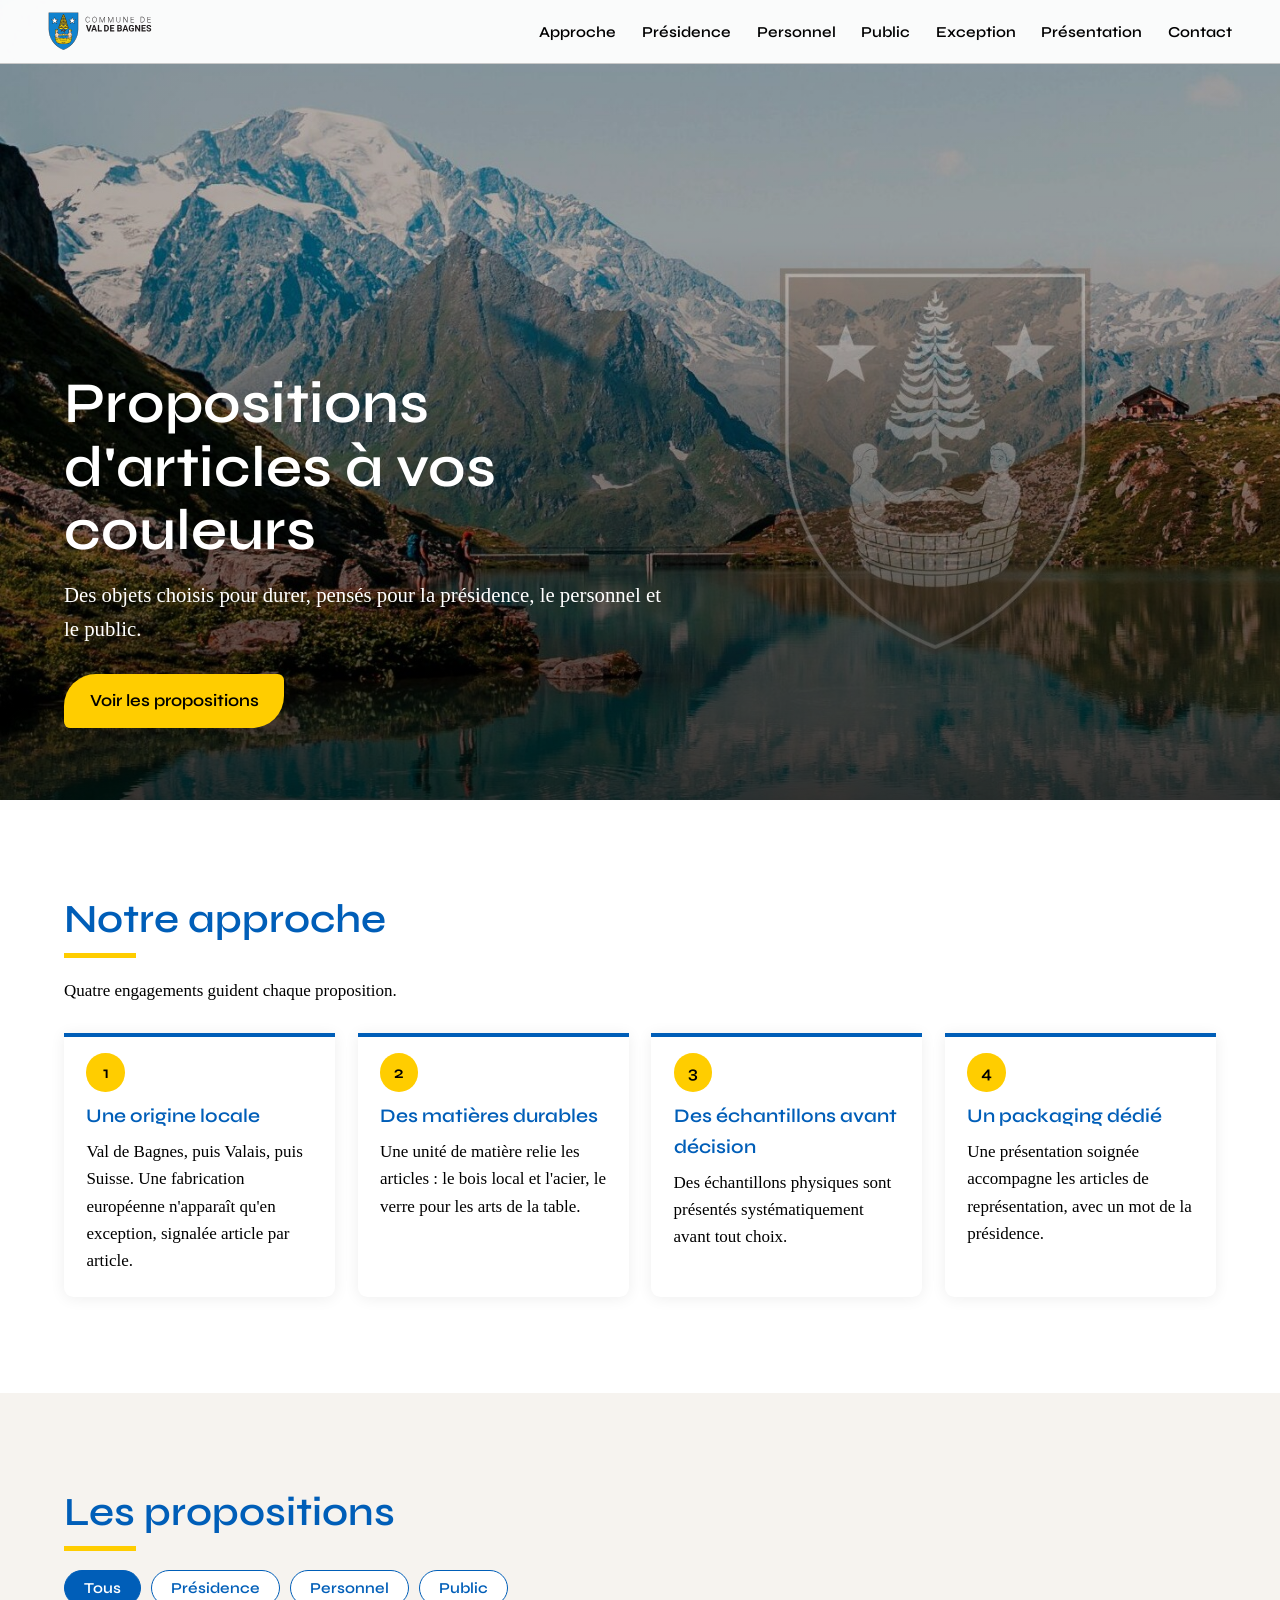
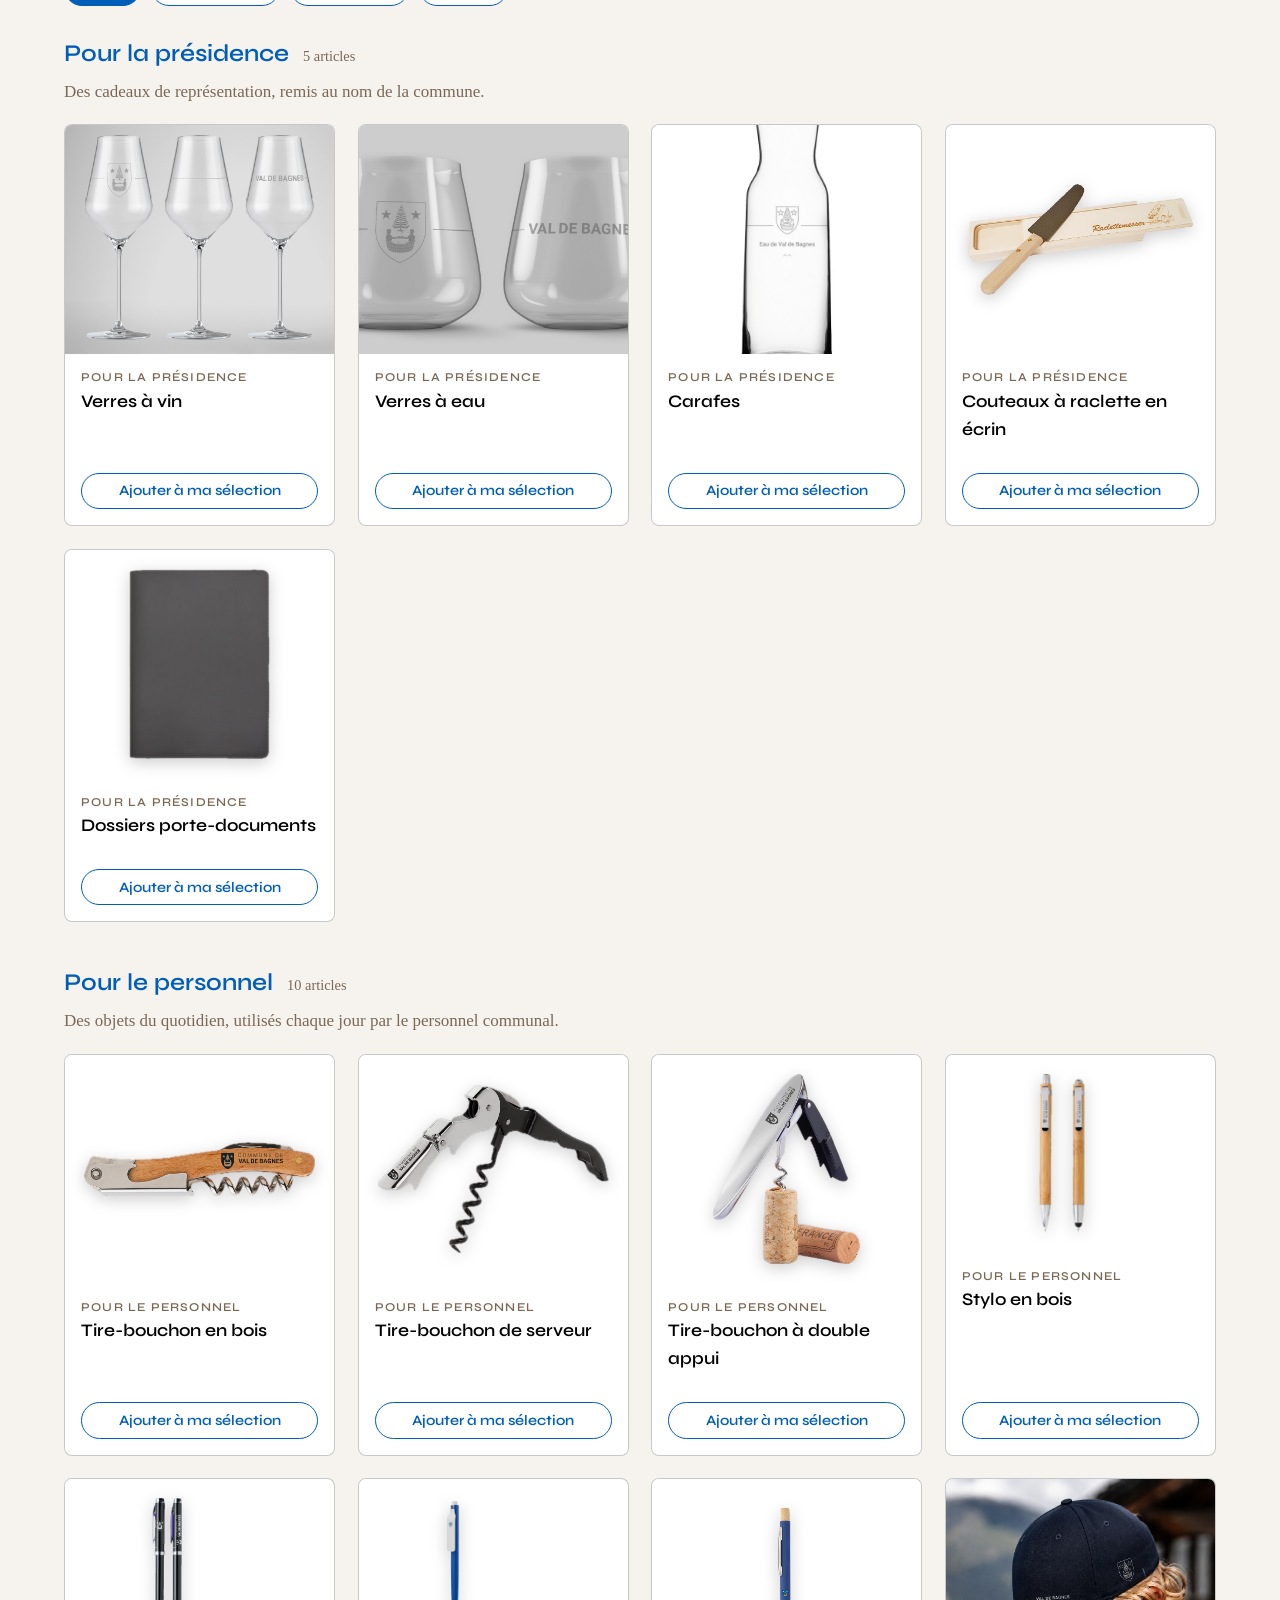
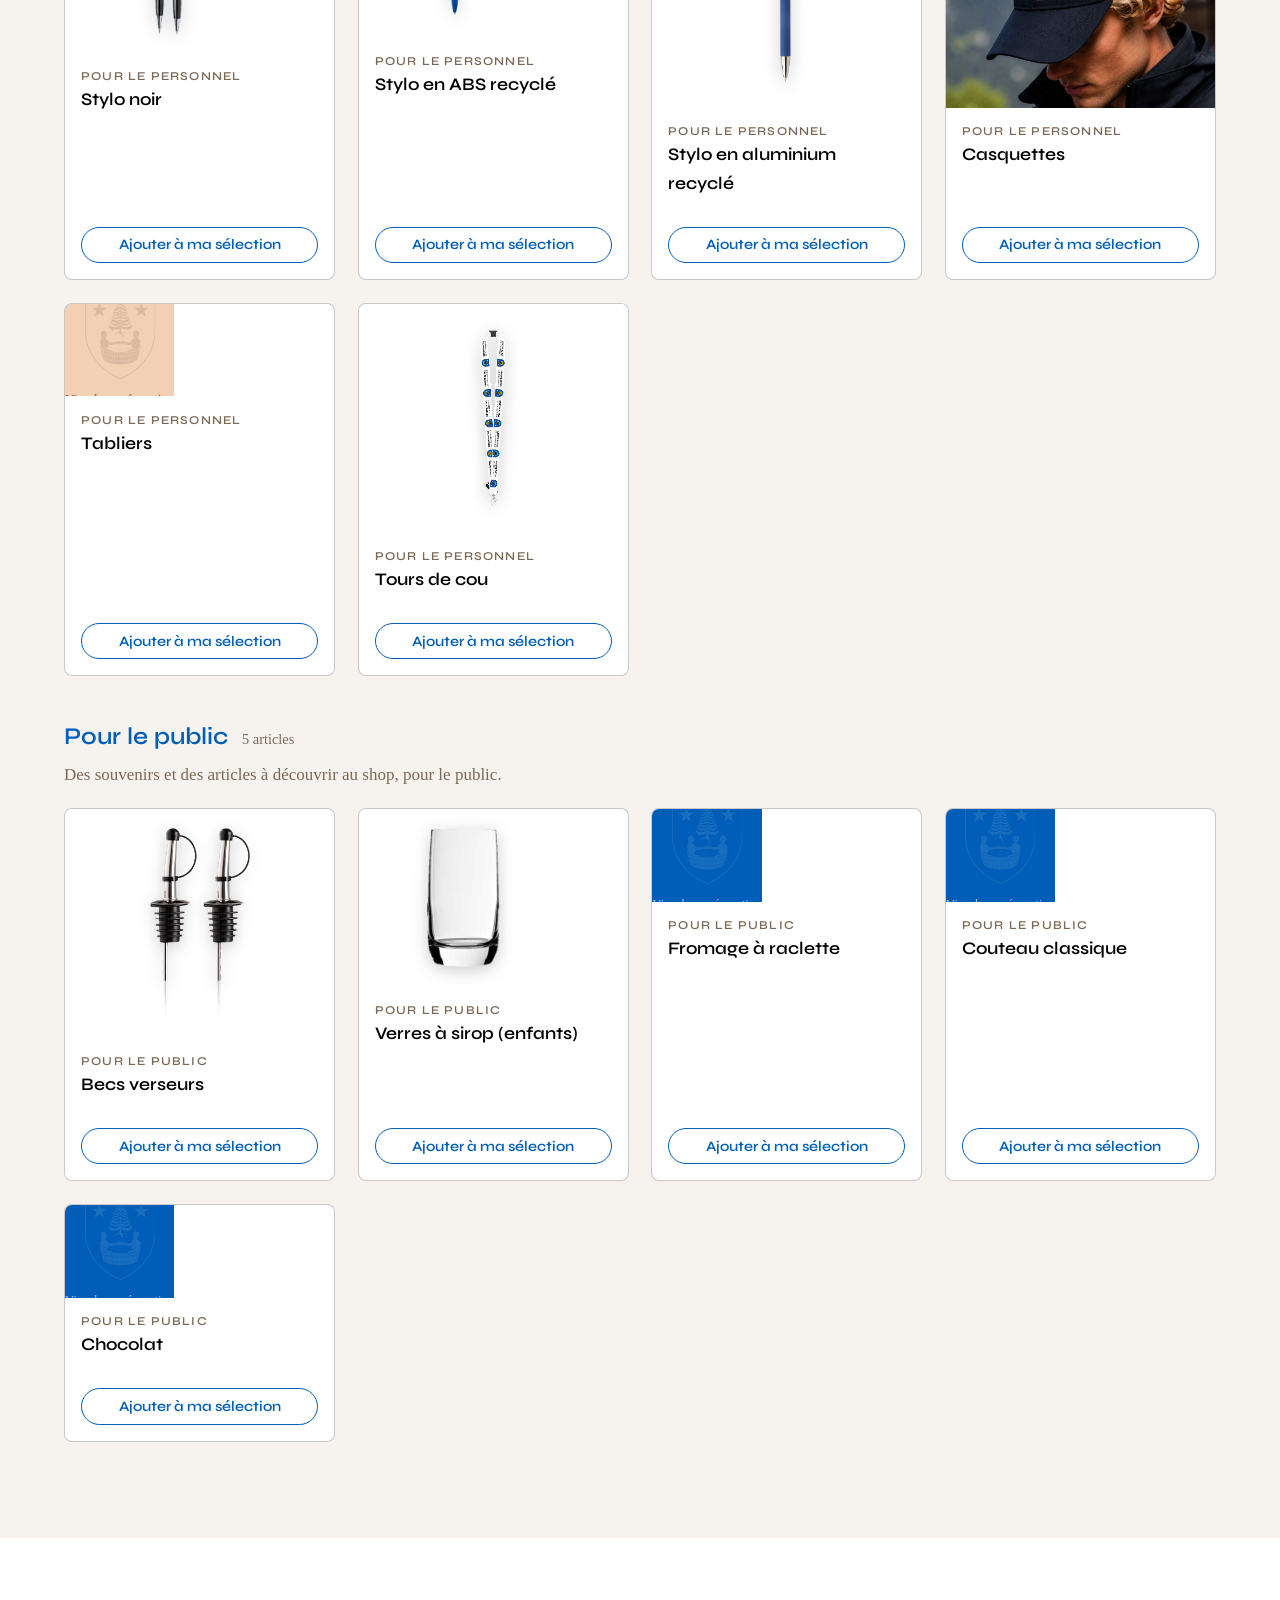
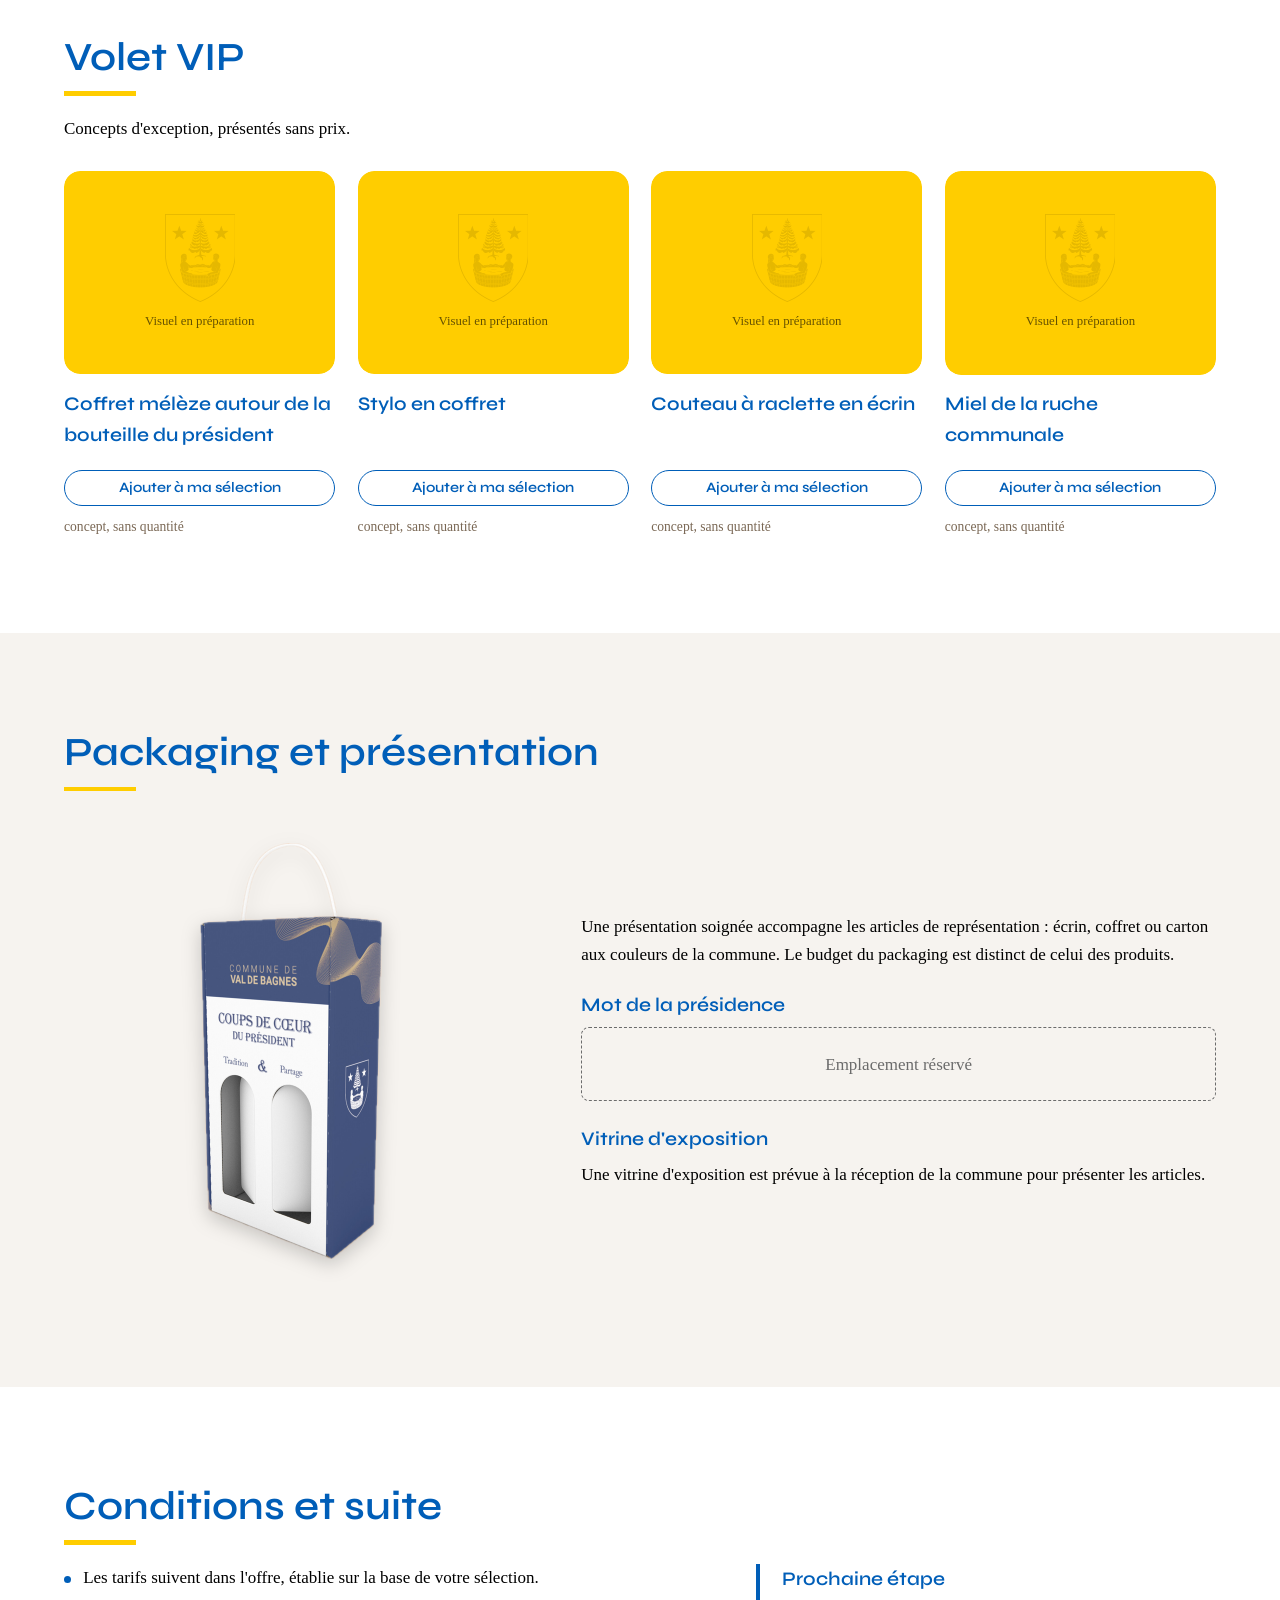
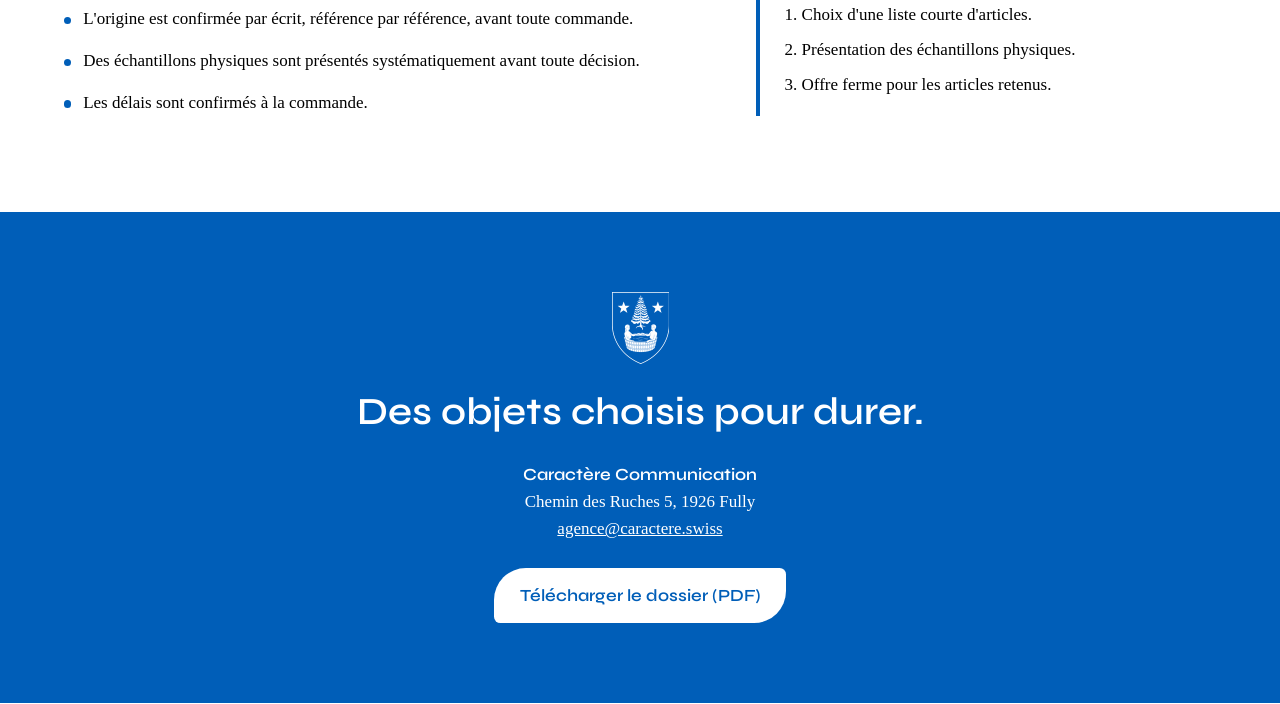
==== index.html @ a979a8ec "Publication 261025" ====
<!doctype html>
<html lang="fr-CH">
<head>
<meta charset="utf-8">
<meta name="viewport" content="width=device-width, initial-scale=1">
<meta name="robots" content="noindex, nofollow">
<meta name="author" content="Caractère Communication">
<title>Propositions d'articles à vos couleurs · Commune de Val de Bagnes</title>
<link rel="stylesheet" href="css/charte.css">
<link rel="stylesheet" href="css/landing.css">

</head>
<body class="mode-web">
<a class="saut" href="#contenu">Aller au contenu</a>
<header class="entete">
  <a class="entete-logo" href="#haut"><img src="assets/logos/logo-commune-couleur.svg" alt="Commune de Val de Bagnes"></a>
  <nav aria-label="Sections"><ul>
    <li><a href="#approche">Approche</a></li>
    <li><a href="#chap-president">Présidence</a></li>
    <li><a href="#chap-personnel">Personnel</a></li>
    <li><a href="#chap-public">Public</a></li>
    <li><a href="#exception">Exception</a></li>
    <li><a href="#presentation">Présentation</a></li>
    <li><a href="#contact">Contact</a></li>
  </ul></nav>
</header>
<main id="contenu">
<section class="accroche" id="haut">
  <img class="accroche-fond" src="assets/visuels/fond-couverture.jpg" alt="">
  <div class="accroche-texte">
    <h1>Propositions d'articles à vos couleurs</h1>
    <p>Des objets choisis pour durer, pensés pour la présidence, le personnel et le public.</p>
    <a class="bouton" href="#articles">Voir les propositions</a>
  </div>
</section>

<section class="bloc" id="approche">
  <h2>Notre approche</h2>
  <p class="intro">Quatre engagements guident chaque proposition.</p>
  <ul class="cartes-approche">
    <li><span class="num">1</span><h3>Une origine locale</h3><p>Val de Bagnes, puis Valais, puis Suisse. Une fabrication européenne n'apparaît qu'en exception, signalée article par article.</p></li>
    <li><span class="num">2</span><h3>Des matières durables</h3><p>Une unité de matière relie les articles : le bois local et l'acier, le verre pour les arts de la table.</p></li>
    <li><span class="num">3</span><h3>Des échantillons avant décision</h3><p>Des échantillons physiques sont présentés systématiquement avant tout choix.</p></li>
    <li><span class="num">4</span><h3>Un packaging dédié</h3><p>Une présentation soignée accompagne les articles de représentation, avec un mot de la présidence.</p></li>
  </ul>
</section>

<section class="bloc bloc-gris" id="articles">
  <h2>Les propositions</h2>
  <div class="filtres" role="group" aria-label="Filtrer par famille">
    <button type="button" class="filtre" data-filtre="tous" aria-pressed="true">Tous</button>
    <button type="button" class="filtre" data-filtre="president" aria-pressed="false">Présidence</button>
    <button type="button" class="filtre" data-filtre="personnel" aria-pressed="false">Personnel</button>
    <button type="button" class="filtre" data-filtre="public" aria-pressed="false">Public</button>
  </div>
  <div id="grille">
    <div class="chapitre-web" id="chap-president" data-famille="president">
      <h3 class="chapitre-web-titre">Pour la présidence <span class="chapitre-web-nb">5 articles</span></h3>
      <p class="chapitre-web-intro">Des cadeaux de représentation, remis au nom de la commune.</p>
      <ul class="grille">
        <li class="carte-item" data-famille="president">
      <button type="button" class="carte famille-president" data-id="A01" aria-haspopup="dialog">
        <span class="carte-visuel vis-photo"><img class="photo" src="assets/visuels/verres/verre-vin-v03-1-sans-signature.jpg" alt="Verres à vin" loading="lazy">
          <span class="voile"><span>Verres à vin personnalisés aux couleurs de la commune.</span><span class="voile-origine">Fabrication annoncée : à confirmer</span></span>
        </span>
        <span class="carte-texte"><span class="carte-famille">Pour la présidence</span><span class="carte-titre">Verres à vin</span></span>
      </button>
      <div class="sel">
      <button type="button" class="sel-btn" data-sel-id="A01" aria-pressed="false"><span class="sel-txt">Ajouter à ma sélection</span><span class="sr"> : Verres à vin</span></button>
      <label class="sel-qte" hidden><span>Quantité envisagée</span><select data-sel-qte="A01"><option value="500">500</option><option value="1 000">1 000</option><option value="2 000">2 000</option><option value="à définir" selected>à définir</option></select></label>
    </div>
    </li>
        <li class="carte-item" data-famille="president">
      <button type="button" class="carte famille-president" data-id="A04" aria-haspopup="dialog">
        <span class="carte-visuel vis-photo"><img class="photo" src="assets/visuels/verres/verre-eau-v03-2-sans-signature.jpg" alt="Verres à eau" loading="lazy">
          <span class="voile"><span>Verres à eau personnalisés aux couleurs de la commune.</span><span class="voile-origine">Fabrication annoncée : à confirmer</span></span>
        </span>
        <span class="carte-texte"><span class="carte-famille">Pour la présidence</span><span class="carte-titre">Verres à eau</span></span>
      </button>
      <div class="sel">
      <button type="button" class="sel-btn" data-sel-id="A04" aria-pressed="false"><span class="sel-txt">Ajouter à ma sélection</span><span class="sr"> : Verres à eau</span></button>
      <label class="sel-qte" hidden><span>Quantité envisagée</span><select data-sel-qte="A04"><option value="500">500</option><option value="1 000">1 000</option><option value="2 000">2 000</option><option value="à définir" selected>à définir</option></select></label>
    </div>
    </li>
        <li class="carte-item" data-famille="president">
      <button type="button" class="carte famille-president" data-id="A06" aria-haspopup="dialog">
        <span class="carte-visuel vis-photo"><img class="photo" src="assets/visuels/verres/carafe-decor-v03-2.jpg" alt="Carafes" loading="lazy">
          <span class="voile"><span>Carafes personnalisées aux couleurs de la commune.</span><span class="voile-origine">Fabrication annoncée : à confirmer</span></span>
        </span>
        <span class="carte-texte"><span class="carte-famille">Pour la présidence</span><span class="carte-titre">Carafes</span></span>
      </button>
      <div class="sel">
      <button type="button" class="sel-btn" data-sel-id="A06" aria-pressed="false"><span class="sel-txt">Ajouter à ma sélection</span><span class="sr"> : Carafes</span></button>
      <label class="sel-qte" hidden><span>Quantité envisagée</span><select data-sel-qte="A06"><option value="500">500</option><option value="1 000">1 000</option><option value="2 000">2 000</option><option value="à définir" selected>à définir</option></select></label>
    </div>
    </li>
        <li class="carte-item" data-famille="president">
      <button type="button" class="carte famille-president" data-id="A09" aria-haspopup="dialog">
        <span class="carte-visuel vis-detoure"><img src="assets/visuels/detoures/couteau-raclette-ecrin.png" alt="Couteaux à raclette en écrin" loading="lazy">
          <span class="voile"><span>Couteaux à raclette présentés en écrin, personnalisés aux couleurs de la commune.</span><span class="voile-origine">Fabrication annoncée : à confirmer</span></span>
        </span>
        <span class="carte-texte"><span class="carte-famille">Pour la présidence</span><span class="carte-titre">Couteaux à raclette en écrin</span></span>
      </button>
      <div class="sel">
      <button type="button" class="sel-btn" data-sel-id="A09" aria-pressed="false"><span class="sel-txt">Ajouter à ma sélection</span><span class="sr"> : Couteaux à raclette en écrin</span></button>
      <label class="sel-qte" hidden><span>Quantité envisagée</span><select data-sel-qte="A09"><option value="500">500</option><option value="1 000">1 000</option><option value="2 000">2 000</option><option value="à définir" selected>à définir</option></select></label>
    </div>
    </li>
        <li class="carte-item" data-famille="president">
      <button type="button" class="carte famille-president" data-id="A11" aria-haspopup="dialog">
        <span class="carte-visuel vis-detoure"><img src="assets/visuels/detoures/dossiers-porte-documents.png" alt="Dossiers porte-documents" loading="lazy">
          <span class="voile"><span>Dossiers porte-documents personnalisés aux couleurs de la commune.</span><span class="voile-origine">Fabrication annoncée : à confirmer</span></span>
        </span>
        <span class="carte-texte"><span class="carte-famille">Pour la présidence</span><span class="carte-titre">Dossiers porte-documents</span></span>
      </button>
      <div class="sel">
      <button type="button" class="sel-btn" data-sel-id="A11" aria-pressed="false"><span class="sel-txt">Ajouter à ma sélection</span><span class="sr"> : Dossiers porte-documents</span></button>
      <label class="sel-qte" hidden><span>Quantité envisagée</span><select data-sel-qte="A11"><option value="500">500</option><option value="1 000">1 000</option><option value="2 000">2 000</option><option value="à définir" selected>à définir</option></select></label>
    </div>
    </li>
      </ul>
    </div>
    <div class="chapitre-web" id="chap-personnel" data-famille="personnel">
      <h3 class="chapitre-web-titre">Pour le personnel <span class="chapitre-web-nb">10 articles</span></h3>
      <p class="chapitre-web-intro">Des objets du quotidien, utilisés chaque jour par le personnel communal.</p>
      <ul class="grille">
        <li class="carte-item" data-famille="personnel">
      <button type="button" class="carte famille-personnel" data-id="A03" aria-haspopup="dialog">
        <span class="carte-visuel vis-detoure"><img src="assets/visuels/detoures/tire-bouchon.png" alt="Tire-bouchon en bois" loading="lazy">
          <span class="voile"><span>Tire-bouchon avec décapsuleur, en bois de hêtre certifié FSC et acier inoxydable, personnalisé aux couleurs de la commune.</span><span class="voile-origine">Fabrication annoncée : à confirmer</span></span>
        </span>
        <span class="carte-texte"><span class="carte-famille">Pour le personnel</span><span class="carte-titre">Tire-bouchon en bois</span></span>
      </button>
      <div class="sel">
      <button type="button" class="sel-btn" data-sel-id="A03" aria-pressed="false"><span class="sel-txt">Ajouter à ma sélection</span><span class="sr"> : Tire-bouchon en bois</span></button>
      <label class="sel-qte" hidden><span>Quantité envisagée</span><select data-sel-qte="A03"><option value="500">500</option><option value="1 000">1 000</option><option value="2 000">2 000</option><option value="à définir" selected>à définir</option></select></label>
    </div>
    </li>
        <li class="carte-item" data-famille="personnel">
      <button type="button" class="carte famille-personnel" data-id="A15" aria-haspopup="dialog">
        <span class="carte-visuel vis-detoure"><img src="assets/visuels/detoures/tire-bouchon-serveur.png" alt="Tire-bouchon de serveur" loading="lazy">
          <span class="voile"><span>Tire-bouchon de serveur en acier inoxydable, avec lame pour couper la capsule, double levier et décapsuleur, personnalisé aux couleurs de la commune.</span><span class="voile-origine">Fabrication annoncée : à confirmer</span></span>
        </span>
        <span class="carte-texte"><span class="carte-famille">Pour le personnel</span><span class="carte-titre">Tire-bouchon de serveur</span></span>
      </button>
      <div class="sel">
      <button type="button" class="sel-btn" data-sel-id="A15" aria-pressed="false"><span class="sel-txt">Ajouter à ma sélection</span><span class="sr"> : Tire-bouchon de serveur</span></button>
      <label class="sel-qte" hidden><span>Quantité envisagée</span><select data-sel-qte="A15"><option value="500">500</option><option value="1 000">1 000</option><option value="2 000">2 000</option><option value="à définir" selected>à définir</option></select></label>
    </div>
    </li>
        <li class="carte-item" data-famille="personnel">
      <button type="button" class="carte famille-personnel" data-id="A16" aria-haspopup="dialog">
        <span class="carte-visuel vis-detoure"><img src="assets/visuels/detoures/tire-bouchon-double-appui.png" alt="Tire-bouchon à double appui" loading="lazy">
          <span class="voile"><span>Tire-bouchon à double appui en alliage de zinc, personnalisé aux couleurs de la commune.</span><span class="voile-origine">Fabrication annoncée : à confirmer</span></span>
        </span>
        <span class="carte-texte"><span class="carte-famille">Pour le personnel</span><span class="carte-titre">Tire-bouchon à double appui</span></span>
      </button>
      <div class="sel">
      <button type="button" class="sel-btn" data-sel-id="A16" aria-pressed="false"><span class="sel-txt">Ajouter à ma sélection</span><span class="sr"> : Tire-bouchon à double appui</span></button>
      <label class="sel-qte" hidden><span>Quantité envisagée</span><select data-sel-qte="A16"><option value="500">500</option><option value="1 000">1 000</option><option value="2 000">2 000</option><option value="à définir" selected>à définir</option></select></label>
    </div>
    </li>
        <li class="carte-item" data-famille="personnel">
      <button type="button" class="carte famille-personnel" data-id="A07" aria-haspopup="dialog">
        <span class="carte-visuel vis-detoure"><img src="assets/visuels/detoures/stylo.png" alt="Stylo en bois" loading="lazy">
          <span class="voile"><span>Stylo en bois et métal, personnalisé aux couleurs de la commune.</span><span class="voile-origine">Fabrication annoncée : à confirmer</span></span>
        </span>
        <span class="carte-texte"><span class="carte-famille">Pour le personnel</span><span class="carte-titre">Stylo en bois</span></span>
      </button>
      <div class="sel">
      <button type="button" class="sel-btn" data-sel-id="A07" aria-pressed="false"><span class="sel-txt">Ajouter à ma sélection</span><span class="sr"> : Stylo en bois</span></button>
      <label class="sel-qte" hidden><span>Quantité envisagée</span><select data-sel-qte="A07"><option value="500">500</option><option value="1 000">1 000</option><option value="2 000">2 000</option><option value="à définir" selected>à définir</option></select></label>
    </div>
    </li>
        <li class="carte-item" data-famille="personnel">
      <button type="button" class="carte famille-personnel" data-id="A17" aria-haspopup="dialog">
        <span class="carte-visuel vis-detoure"><img src="assets/visuels/detoures/stylo-noir.png" alt="Stylo noir" loading="lazy">
          <span class="voile"><span>Stylo à bille noir à finitions chromées, personnalisé aux couleurs de la commune.</span><span class="voile-origine">Fabrication annoncée : à confirmer</span></span>
        </span>
        <span class="carte-texte"><span class="carte-famille">Pour le personnel</span><span class="carte-titre">Stylo noir</span></span>
      </button>
      <div class="sel">
      <button type="button" class="sel-btn" data-sel-id="A17" aria-pressed="false"><span class="sel-txt">Ajouter à ma sélection</span><span class="sr"> : Stylo noir</span></button>
      <label class="sel-qte" hidden><span>Quantité envisagée</span><select data-sel-qte="A17"><option value="500">500</option><option value="1 000">1 000</option><option value="2 000">2 000</option><option value="à définir" selected>à définir</option></select></label>
    </div>
    </li>
        <li class="carte-item" data-famille="personnel">
      <button type="button" class="carte famille-personnel" data-id="A19" aria-haspopup="dialog">
        <span class="carte-visuel vis-detoure"><img src="assets/visuels/extraits/stylo-1.png" alt="Stylo en ABS recyclé" loading="lazy">
          <span class="voile"><span>Stylo en ABS recyclé, encre à faible viscosité, personnalisé aux couleurs de la commune.</span><span class="voile-origine">Fabrication annoncée : à confirmer</span></span>
        </span>
        <span class="carte-texte"><span class="carte-famille">Pour le personnel</span><span class="carte-titre">Stylo en ABS recyclé</span></span>
      </button>
      <div class="sel">
      <button type="button" class="sel-btn" data-sel-id="A19" aria-pressed="false"><span class="sel-txt">Ajouter à ma sélection</span><span class="sr"> : Stylo en ABS recyclé</span></button>
      <label class="sel-qte" hidden><span>Quantité envisagée</span><select data-sel-qte="A19"><option value="500">500</option><option value="1 000">1 000</option><option value="2 000">2 000</option><option value="à définir" selected>à définir</option></select></label>
    </div>
    </li>
        <li class="carte-item" data-famille="personnel">
      <button type="button" class="carte famille-personnel" data-id="A21" aria-haspopup="dialog">
        <span class="carte-visuel vis-detoure"><img src="assets/visuels/extraits/stylo-3.png" alt="Stylo en aluminium recyclé" loading="lazy">
          <span class="voile"><span>Stylo à bille en aluminium recyclé, finition caoutchoutée, bouton en bambou et détails chromés, personnalisé aux couleurs de la commune.</span><span class="voile-origine">Fabrication annoncée : à confirmer</span></span>
        </span>
        <span class="carte-texte"><span class="carte-famille">Pour le personnel</span><span class="carte-titre">Stylo en aluminium recyclé</span></span>
      </button>
      <div class="sel">
      <button type="button" class="sel-btn" data-sel-id="A21" aria-pressed="false"><span class="sel-txt">Ajouter à ma sélection</span><span class="sr"> : Stylo en aluminium recyclé</span></button>
      <label class="sel-qte" hidden><span>Quantité envisagée</span><select data-sel-qte="A21"><option value="500">500</option><option value="1 000">1 000</option><option value="2 000">2 000</option><option value="à définir" selected>à définir</option></select></label>
    </div>
    </li>
        <li class="carte-item" data-famille="personnel">
      <button type="button" class="carte famille-personnel" data-id="A08" aria-haspopup="dialog">
        <span class="carte-visuel vis-photo"><img class="photo" src="assets/visuels/casquette.jpg" alt="Casquettes" loading="lazy">
          <span class="voile"><span>Casquettes personnalisées aux couleurs de la commune.</span><span class="voile-origine">Fabrication annoncée : à confirmer</span></span>
        </span>
        <span class="carte-texte"><span class="carte-famille">Pour le personnel</span><span class="carte-titre">Casquettes</span></span>
      </button>
      <div class="sel">
      <button type="button" class="sel-btn" data-sel-id="A08" aria-pressed="false"><span class="sel-txt">Ajouter à ma sélection</span><span class="sr"> : Casquettes</span></button>
      <label class="sel-qte" hidden><span>Quantité envisagée</span><select data-sel-qte="A08"><option value="500">500</option><option value="1 000">1 000</option><option value="2 000">2 000</option><option value="à définir" selected>à définir</option></select></label>
    </div>
    </li>
        <li class="carte-item" data-famille="personnel">
      <button type="button" class="carte famille-personnel" data-id="A10" aria-haspopup="dialog">
        <span class="carte-visuel vis-vide"><span class="vide-web"><img src="assets/logos/blason-noir.png" alt=""><em>Visuel en préparation</em></span>
          <span class="voile"><span>Tabliers personnalisés aux couleurs de la commune.</span><span class="voile-origine">Fabrication annoncée : à confirmer</span></span>
        </span>
        <span class="carte-texte"><span class="carte-famille">Pour le personnel</span><span class="carte-titre">Tabliers</span></span>
      </button>
      <div class="sel">
      <button type="button" class="sel-btn" data-sel-id="A10" aria-pressed="false"><span class="sel-txt">Ajouter à ma sélection</span><span class="sr"> : Tabliers</span></button>
      <label class="sel-qte" hidden><span>Quantité envisagée</span><select data-sel-qte="A10"><option value="500">500</option><option value="1 000">1 000</option><option value="2 000">2 000</option><option value="à définir" selected>à définir</option></select></label>
    </div>
    </li>
        <li class="carte-item" data-famille="personnel">
      <button type="button" class="carte famille-personnel" data-id="A22" aria-haspopup="dialog">
        <span class="carte-visuel vis-detoure"><img src="assets/visuels/extraits/tour-de-cou-1.png" alt="Tours de cou" loading="lazy">
          <span class="voile"><span>Tour de cou en RPET (matière recyclée), avec mousqueton en métal et système anti-étranglement, imprimé sur les deux côtés aux couleurs de la commune.</span><span class="voile-origine">Fabrication annoncée : à confirmer</span></span>
        </span>
        <span class="carte-texte"><span class="carte-famille">Pour le personnel</span><span class="carte-titre">Tours de cou</span></span>
      </button>
      <div class="sel">
      <button type="button" class="sel-btn" data-sel-id="A22" aria-pressed="false"><span class="sel-txt">Ajouter à ma sélection</span><span class="sr"> : Tours de cou</span></button>
      <label class="sel-qte" hidden><span>Quantité envisagée</span><select data-sel-qte="A22"><option value="500">500</option><option value="1 000">1 000</option><option value="2 000">2 000</option><option value="à définir" selected>à définir</option></select></label>
    </div>
    </li>
      </ul>
    </div>
    <div class="chapitre-web" id="chap-public" data-famille="public">
      <h3 class="chapitre-web-titre">Pour le public <span class="chapitre-web-nb">5 articles</span></h3>
      <p class="chapitre-web-intro">Des souvenirs et des articles à découvrir au shop, pour le public.</p>
      <ul class="grille">
        <li class="carte-item" data-famille="public">
      <button type="button" class="carte famille-public" data-id="A02" aria-haspopup="dialog">
        <span class="carte-visuel vis-detoure"><img src="assets/visuels/detoures/becs-verseurs.png" alt="Becs verseurs" loading="lazy">
          <span class="voile"><span>Becs verseurs personnalisés aux couleurs de la commune.</span><span class="voile-origine">Fabrication annoncée : à confirmer</span></span>
        </span>
        <span class="carte-texte"><span class="carte-famille">Pour le public</span><span class="carte-titre">Becs verseurs</span></span>
      </button>
      <div class="sel">
      <button type="button" class="sel-btn" data-sel-id="A02" aria-pressed="false"><span class="sel-txt">Ajouter à ma sélection</span><span class="sr"> : Becs verseurs</span></button>
      <label class="sel-qte" hidden><span>Quantité envisagée</span><select data-sel-qte="A02"><option value="500">500</option><option value="1 000">1 000</option><option value="2 000">2 000</option><option value="à définir" selected>à définir</option></select></label>
    </div>
    </li>
        <li class="carte-item" data-famille="public">
      <button type="button" class="carte famille-public" data-id="A05" aria-haspopup="dialog">
        <span class="carte-visuel vis-detoure"><img src="assets/visuels/detoures/verres-sirop.png" alt="Verres à sirop (enfants)" loading="lazy">
          <span class="voile"><span>Verres à sirop pour enfants, personnalisés aux couleurs de la commune.</span><span class="voile-origine">Fabrication annoncée : à confirmer</span></span>
        </span>
        <span class="carte-texte"><span class="carte-famille">Pour le public</span><span class="carte-titre">Verres à sirop (enfants)</span></span>
      </button>
      <div class="sel">
      <button type="button" class="sel-btn" data-sel-id="A05" aria-pressed="false"><span class="sel-txt">Ajouter à ma sélection</span><span class="sr"> : Verres à sirop (enfants)</span></button>
      <label class="sel-qte" hidden><span>Quantité envisagée</span><select data-sel-qte="A05"><option value="500">500</option><option value="1 000">1 000</option><option value="2 000">2 000</option><option value="à définir" selected>à définir</option></select></label>
    </div>
    </li>
        <li class="carte-item" data-famille="public">
      <button type="button" class="carte famille-public" data-id="A12" aria-haspopup="dialog">
        <span class="carte-visuel vis-vide"><span class="vide-web"><img src="assets/logos/blason-noir.png" alt=""><em>Visuel en préparation</em></span>
          <span class="voile"><span>Fromage à raclette présenté aux couleurs de la commune.</span><span class="voile-origine">Fabrication annoncée : à confirmer</span></span>
        </span>
        <span class="carte-texte"><span class="carte-famille">Pour le public</span><span class="carte-titre">Fromage à raclette</span></span>
      </button>
      <div class="sel">
      <button type="button" class="sel-btn" data-sel-id="A12" aria-pressed="false"><span class="sel-txt">Ajouter à ma sélection</span><span class="sr"> : Fromage à raclette</span></button>
      <label class="sel-qte" hidden><span>Quantité envisagée</span><select data-sel-qte="A12"><option value="500">500</option><option value="1 000">1 000</option><option value="2 000">2 000</option><option value="à définir" selected>à définir</option></select></label>
    </div>
    </li>
        <li class="carte-item" data-famille="public">
      <button type="button" class="carte famille-public" data-id="A13" aria-haspopup="dialog">
        <span class="carte-visuel vis-vide"><span class="vide-web"><img src="assets/logos/blason-noir.png" alt=""><em>Visuel en préparation</em></span>
          <span class="voile"><span>Couteau de poche traditionnel, lame inox de 8,5 cm, manche en bois personnalisé aux couleurs de la commune, livré avec une pierre à aiguiser naturelle.</span><span class="voile-origine">Fabrication annoncée : à confirmer</span></span>
        </span>
        <span class="carte-texte"><span class="carte-famille">Pour le public</span><span class="carte-titre">Couteau classique</span></span>
      </button>
      <div class="sel">
      <button type="button" class="sel-btn" data-sel-id="A13" aria-pressed="false"><span class="sel-txt">Ajouter à ma sélection</span><span class="sr"> : Couteau classique</span></button>
      <label class="sel-qte" hidden><span>Quantité envisagée</span><select data-sel-qte="A13"><option value="500">500</option><option value="1 000">1 000</option><option value="2 000">2 000</option><option value="à définir" selected>à définir</option></select></label>
    </div>
    </li>
        <li class="carte-item" data-famille="public">
      <button type="button" class="carte famille-public" data-id="A14" aria-haspopup="dialog">
        <span class="carte-visuel vis-vide"><span class="vide-web"><img src="assets/logos/blason-noir.png" alt=""><em>Visuel en préparation</em></span>
          <span class="voile"><span>Chocolats de Thoos Raphaël, chocolatier-pâtissier à Sarreyer, présentés aux couleurs de la commune.</span><span class="voile-origine">Fabrication annoncée : à confirmer</span></span>
        </span>
        <span class="carte-texte"><span class="carte-famille">Pour le public</span><span class="carte-titre">Chocolat</span></span>
      </button>
      <div class="sel">
      <button type="button" class="sel-btn" data-sel-id="A14" aria-pressed="false"><span class="sel-txt">Ajouter à ma sélection</span><span class="sr"> : Chocolat</span></button>
      <label class="sel-qte" hidden><span>Quantité envisagée</span><select data-sel-qte="A14"><option value="500">500</option><option value="1 000">1 000</option><option value="2 000">2 000</option><option value="à définir" selected>à définir</option></select></label>
    </div>
    </li>
      </ul>
    </div>
  </div>
</section>

<section class="bloc" id="exception">
  <h2>Volet VIP</h2>
  <p class="intro">Concepts d'exception, présentés sans prix.</p>
  <ul class="cartes-vip">
    <li><div class="vip-vis"><span class="vide-web"><img src="assets/logos/blason-noir.png" alt=""><em>Visuel en préparation</em></span></div><h3>Coffret mélèze autour de la bouteille du président</h3><div class="sel">
      <button type="button" class="sel-btn" data-sel-id="concept-1" aria-pressed="false"><span class="sel-txt">Ajouter à ma sélection</span><span class="sr"> : Coffret mélèze autour de la bouteille du président</span></button>
      <p class="sel-note">concept, sans quantité</p>
    </div></li>
    <li><div class="vip-vis"><span class="vide-web"><img src="assets/logos/blason-noir.png" alt=""><em>Visuel en préparation</em></span></div><h3>Stylo en coffret</h3><div class="sel">
      <button type="button" class="sel-btn" data-sel-id="concept-2" aria-pressed="false"><span class="sel-txt">Ajouter à ma sélection</span><span class="sr"> : Stylo en coffret</span></button>
      <p class="sel-note">concept, sans quantité</p>
    </div></li>
    <li><div class="vip-vis"><span class="vide-web"><img src="assets/logos/blason-noir.png" alt=""><em>Visuel en préparation</em></span></div><h3>Couteau à raclette en écrin</h3><div class="sel">
      <button type="button" class="sel-btn" data-sel-id="concept-3" aria-pressed="false"><span class="sel-txt">Ajouter à ma sélection</span><span class="sr"> : Couteau à raclette en écrin</span></button>
      <p class="sel-note">concept, sans quantité</p>
    </div></li>
    <li><div class="vip-vis"><span class="vide-web"><img src="assets/logos/blason-noir.png" alt=""><em>Visuel en préparation</em></span></div><h3>Miel de la ruche communale</h3><div class="sel">
      <button type="button" class="sel-btn" data-sel-id="concept-4" aria-pressed="false"><span class="sel-txt">Ajouter à ma sélection</span><span class="sr"> : Miel de la ruche communale</span></button>
      <p class="sel-note">concept, sans quantité</p>
    </div></li>
  </ul>
</section>


<section class="bloc bloc-gris" id="presentation">
  <h2>Packaging et présentation</h2>
  <div class="presentation">
    <div class="presentation-vis vis-detoure"><img src="assets/visuels/detoures/packaging-coffret.png" alt="Packaging et présentation"></div>
    <div>
      <p>Une présentation soignée accompagne les articles de représentation : écrin, coffret ou carton aux couleurs de la commune. Le budget du packaging est distinct de celui des produits.</p>
      <h3>Mot de la présidence</h3>
      <div class="cadre-mot">Emplacement réservé</div>
      <h3>Vitrine d'exposition</h3>
      <p>Une vitrine d'exposition est prévue à la réception de la commune pour présenter les articles.</p>
    </div>
  </div>
</section>

<section class="bloc" id="suite">
  <h2>Conditions et suite</h2>
  <div class="suite-grille">
    <ul><li>Les tarifs suivent dans l'offre, établie sur la base de votre sélection.</li><li>L'origine est confirmée par écrit, référence par référence, avant toute commande.</li><li>Des échantillons physiques sont présentés systématiquement avant toute décision.</li><li>Les délais sont confirmés à la commande.</li></ul>
    <div class="suite-etapes"><h3>Prochaine étape</h3><ol><li>Choix d'une liste courte d'articles.</li><li>Présentation des échantillons physiques.</li><li>Offre ferme pour les articles retenus.</li></ol></div>
  </div>
</section>
</main>

<footer class="pied" id="contact">
  <img class="pied-blason" src="assets/logos/blason-blanc.png" alt="">
  <p class="pied-phrase">Des objets choisis pour durer.</p>
  <address>
    <strong>Caractère Communication</strong><br>Chemin des Ruches 5, 1926 Fully<br>
    <a href="mailto:agence@caractere.swiss">agence@caractere.swiss</a>
  </address>
  <a class="bouton bouton-clair" href="VDB_dossier-goodies_v2.pdf" download>Télécharger le dossier (PDF)</a>
</footer>

<dialog id="detail" aria-labelledby="detail-titre">
  <button type="button" class="fermer" id="detail-fermer" aria-label="Fermer">&times;</button>
  <div class="detail-grille">
    <div class="detail-vis" id="detail-vis"></div>
    <div class="detail-texte">
      <p class="carte-famille" id="detail-famille"></p>
      <h2 id="detail-titre"></h2>
      <p id="detail-description"></p>
      <dl>
        <dt>Matière</dt><dd id="detail-matiere"></dd>
        <dt>Fabrication annoncée</dt><dd id="detail-origine"></dd>
        <dt>Personnalisation</dt><dd id="detail-perso"></dd>
        <dt>À noter</dt><dd id="detail-mention"></dd>
      </dl>
      <div id="detail-nuancier"></div>
    </div>
  </div>
</dialog>
<button type="button" class="sel-indicateur" id="sel-indicateur" aria-haspopup="dialog" hidden>Ma sélection (<span id="sel-n">0</span>)</button>
<p class="sr" id="sel-live" role="status" aria-live="polite"></p>
<dialog id="selection" class="dialogue-sel" aria-labelledby="sel-titre">
  <button type="button" class="fermer" id="sel-fermer" aria-label="Fermer la sélection">&times;</button>
  <div class="sel-corps">
    <h2 id="sel-titre">Ma sélection</h2>
    <p class="sel-intro">Articles retenus pour votre demande d'offre.</p>
    <ul class="sel-liste" id="sel-liste"></ul>
    <label class="sel-remarque-label" for="sel-remarque">Remarque (facultatif)</label>
    <textarea id="sel-remarque" rows="3" maxlength="600"></textarea>
    <div class="sel-envoi">
      <a class="bouton" id="sel-envoyer" href="#">Envoyer ma demande d'offre</a>
      <div id="sel-copie" hidden>
        <button type="button" class="bouton" id="sel-copier">Copier ma demande</button>
        <p class="sel-adresse">Adresse : <strong id="sel-adresse"></strong></p>
        <textarea id="sel-texte" rows="7" readonly aria-label="Copier ma demande"></textarea>
        <p id="sel-copie-msg" role="status"></p>
      </div>
    </div>
    <p class="sel-phrase">Votre demande nous parvient par votre messagerie. Elle ne vous engage à rien : nous revenons vers vous avec une offre.</p>
  </div>
</dialog>
<script type="application/json" id="donnees-selection">{"courriel":"agence@caractere.swiss","objet":"Demande d'offre · articles à vos couleurs · Commune de Val de Bagnes","corps_intro":"Ma sélection :","concept_court":"concept","signature":"Demande envoyée depuis le dossier de propositions (octobre 2026)","seuil":1500,"famille_concept":"Concept d'exception","ajouter":"Ajouter à ma sélection","retirer":"Retirer de ma sélection","sans_quantite":"concept, sans quantité","quantite_label":"Quantité envisagée","retirer_court":"Retirer","copie_ok":"Demande copiée. Collez-la dans un message à l'adresse ci-dessous.","copie_echec":"Copie impossible : sélectionnez le texte ci-dessous et copiez-le.","concepts":[{"id":"concept-1","nom":"Coffret mélèze autour de la bouteille du président"},{"id":"concept-2","nom":"Stylo en coffret"},{"id":"concept-3","nom":"Couteau à raclette en écrin"},{"id":"concept-4","nom":"Miel de la ruche communale"}]}</script>
<script type="application/json" id="donnees-articles">[{"id":"A01","nom":"Verres à vin","famille":"Pour la présidence","description":"Verres à vin personnalisés aux couleurs de la commune.","matiere":"Verre","origine":"à confirmer","personnalisation":"Gravure, 1 couleur","visuel":"assets/visuels/verres/verre-vin-v03-1-sans-signature.jpg","detoure":false,"type":"photo","couleurs":[],"mention":"","classe":"famille-president"},{"id":"A04","nom":"Verres à eau","famille":"Pour la présidence","description":"Verres à eau personnalisés aux couleurs de la commune.","matiere":"","origine":"à confirmer","personnalisation":"à définir","visuel":"assets/visuels/verres/verre-eau-v03-2-sans-signature.jpg","detoure":false,"type":"photo","couleurs":[],"mention":"","classe":"famille-president"},{"id":"A06","nom":"Carafes","famille":"Pour la présidence","description":"Carafes personnalisées aux couleurs de la commune.","matiere":"","origine":"à confirmer","personnalisation":"à définir","visuel":"assets/visuels/verres/carafe-decor-v03-2.jpg","detoure":false,"type":"photo","couleurs":[],"mention":"","classe":"famille-president"},{"id":"A09","nom":"Couteaux à raclette en écrin","famille":"Pour la présidence","description":"Couteaux à raclette présentés en écrin, personnalisés aux couleurs de la commune.","matiere":"","origine":"à confirmer","personnalisation":"à définir","visuel":"assets/visuels/detoures/couteau-raclette-ecrin.png","detoure":true,"type":"detoure","couleurs":[],"mention":"","classe":"famille-president"},{"id":"A11","nom":"Dossiers porte-documents","famille":"Pour la présidence","description":"Dossiers porte-documents personnalisés aux couleurs de la commune.","matiere":"","origine":"à confirmer","personnalisation":"à définir","visuel":"assets/visuels/detoures/dossiers-porte-documents.png","detoure":true,"type":"detoure","couleurs":[],"mention":"","classe":"famille-president"},{"id":"A03","nom":"Tire-bouchon en bois","famille":"Pour le personnel","description":"Tire-bouchon avec décapsuleur, en bois de hêtre certifié FSC et acier inoxydable, personnalisé aux couleurs de la commune.","matiere":"Bois de hêtre et acier inoxydable","origine":"à confirmer","personnalisation":"Gravure laser","visuel":"assets/visuels/detoures/tire-bouchon.png","detoure":true,"type":"detoure","couleurs":[],"mention":"","classe":"famille-personnel"},{"id":"A15","nom":"Tire-bouchon de serveur","famille":"Pour le personnel","description":"Tire-bouchon de serveur en acier inoxydable, avec lame pour couper la capsule, double levier et décapsuleur, personnalisé aux couleurs de la commune.","matiere":"Acier inoxydable","origine":"à confirmer","personnalisation":"Gravure laser","visuel":"assets/visuels/detoures/tire-bouchon-serveur.png","detoure":true,"type":"detoure","couleurs":[],"mention":"","classe":"famille-personnel"},{"id":"A16","nom":"Tire-bouchon à double appui","famille":"Pour le personnel","description":"Tire-bouchon à double appui en alliage de zinc, personnalisé aux couleurs de la commune.","matiere":"Alliage de zinc","origine":"à confirmer","personnalisation":"Gravure laser","visuel":"assets/visuels/detoures/tire-bouchon-double-appui.png","detoure":true,"type":"detoure","couleurs":[],"mention":"","classe":"famille-personnel"},{"id":"A07","nom":"Stylo en bois","famille":"Pour le personnel","description":"Stylo en bois et métal, personnalisé aux couleurs de la commune.","matiere":"Bois et métal","origine":"à confirmer","personnalisation":"Tampographie, 2 couleurs","visuel":"assets/visuels/detoures/stylo.png","detoure":true,"type":"detoure","couleurs":[],"mention":"","classe":"famille-personnel"},{"id":"A17","nom":"Stylo noir","famille":"Pour le personnel","description":"Stylo à bille noir à finitions chromées, personnalisé aux couleurs de la commune.","matiere":"","origine":"à confirmer","personnalisation":"à définir","visuel":"assets/visuels/detoures/stylo-noir.png","detoure":true,"type":"detoure","couleurs":[],"mention":"","classe":"famille-personnel"},{"id":"A19","nom":"Stylo en ABS recyclé","famille":"Pour le personnel","description":"Stylo en ABS recyclé, encre à faible viscosité, personnalisé aux couleurs de la commune.","matiere":"ABS recyclé","origine":"à confirmer","personnalisation":"Impression du blason","visuel":"assets/visuels/extraits/stylo-1.png","detoure":true,"type":"detoure","couleurs":[],"mention":"","classe":"famille-personnel"},{"id":"A21","nom":"Stylo en aluminium recyclé","famille":"Pour le personnel","description":"Stylo à bille en aluminium recyclé, finition caoutchoutée, bouton en bambou et détails chromés, personnalisé aux couleurs de la commune.","matiere":"Aluminium recyclé et bambou","origine":"à confirmer","personnalisation":"Impression UV en quadrichromie","visuel":"assets/visuels/extraits/stylo-3.png","detoure":true,"type":"detoure","couleurs":[],"mention":"","classe":"famille-personnel"},{"id":"A08","nom":"Casquettes","famille":"Pour le personnel","description":"Casquettes personnalisées aux couleurs de la commune.","matiere":"","origine":"à confirmer","personnalisation":"à définir","visuel":"assets/visuels/casquette.jpg","detoure":false,"type":"photo","couleurs":[],"mention":"","classe":"famille-personnel"},{"id":"A10","nom":"Tabliers","famille":"Pour le personnel","description":"Tabliers personnalisés aux couleurs de la commune.","matiere":"","origine":"à confirmer","personnalisation":"à définir","visuel":"","detoure":false,"type":"vide","couleurs":[],"mention":"","classe":"famille-personnel"},{"id":"A22","nom":"Tours de cou","famille":"Pour le personnel","description":"Tour de cou en RPET (matière recyclée), avec mousqueton en métal et système anti-étranglement, imprimé sur les deux côtés aux couleurs de la commune.","matiere":"RPET (matière recyclée) et métal","origine":"à confirmer","personnalisation":"Sublimation recto verso en quadrichromie","visuel":"assets/visuels/extraits/tour-de-cou-1.png","detoure":true,"type":"detoure","couleurs":[],"mention":"Quantité minimum à confirmer","classe":"famille-personnel"},{"id":"A02","nom":"Becs verseurs","famille":"Pour le public","description":"Becs verseurs personnalisés aux couleurs de la commune.","matiere":"","origine":"à confirmer","personnalisation":"à définir","visuel":"assets/visuels/detoures/becs-verseurs.png","detoure":true,"type":"detoure","couleurs":[],"mention":"","classe":"famille-public"},{"id":"A05","nom":"Verres à sirop (enfants)","famille":"Pour le public","description":"Verres à sirop pour enfants, personnalisés aux couleurs de la commune.","matiere":"","origine":"à confirmer","personnalisation":"à définir","visuel":"assets/visuels/detoures/verres-sirop.png","detoure":true,"type":"detoure","couleurs":[],"mention":"","classe":"famille-public"},{"id":"A12","nom":"Fromage à raclette","famille":"Pour le public","description":"Fromage à raclette présenté aux couleurs de la commune.","matiere":"","origine":"à confirmer","personnalisation":"à définir","visuel":"","detoure":false,"type":"vide","couleurs":[],"mention":"","classe":"famille-public"},{"id":"A13","nom":"Couteau classique","famille":"Pour le public","description":"Couteau de poche traditionnel, lame inox de 8,5 cm, manche en bois personnalisé aux couleurs de la commune, livré avec une pierre à aiguiser naturelle.","matiere":"","origine":"à confirmer","personnalisation":"à définir","visuel":"","detoure":false,"type":"vide","couleurs":[],"mention":"","classe":"famille-public"},{"id":"A14","nom":"Chocolat","famille":"Pour le public","description":"Chocolats de Thoos Raphaël, chocolatier-pâtissier à Sarreyer, présentés aux couleurs de la commune.","matiere":"","origine":"à confirmer","personnalisation":"à définir","visuel":"","detoure":false,"type":"vide","couleurs":[],"mention":"","classe":"famille-public"}]</script>
<script src="js/landing.js"></script>
</body>
</html>
---- css/charte.css ----
/* Charte du client. Généré par export-v2.mjs depuis client.json (typographie : agence) : ne pas modifier à la main. */

@font-face {
  font-family: "Syne";
  src: url("../assets/polices/Syne-SemiBold.ttf") format("truetype");
  font-weight: 600;
  font-style: normal;
}
@font-face {
  font-family: "Poppins";
  src: url("../assets/polices/Poppins-Light.ttf") format("truetype");
  font-weight: 300;
  font-style: normal;
}
@font-face {
  font-family: "Poppins";
  src: url("../assets/polices/Poppins-Regular.ttf") format("truetype");
  font-weight: 400;
  font-style: normal;
}

:root {
  --bleu: #005EB8;
  --jaune: #FFCD00;
  --taupe: #7A6855;
  --sable: #F3CFB3;
  --noir: #000000;
  --arche: #FFCD00;
  --fond: #FFFFFF;
  --filet: #C8C8C8;
  --cadre: #E4E4E4;
  --cadre-texte: #6B6B6B;
  --police-titre: "Syne";
  --police-texte: "Poppins";
  --poids-titre: 600;
  --poids-texte: 300;
  --poids-texte-plein: 400;
}
---- css/landing.css ----
/* Page d'atterrissage. Couleurs et polices viennent de charte.css (variables). Aucune ressource externe. */

* { box-sizing: border-box; }
html { scroll-behavior: smooth; scroll-padding-top: 4.5rem; -webkit-text-size-adjust: 100%; }
@media (prefers-reduced-motion: reduce) { html { scroll-behavior: auto; } * { transition: none !important; } }

body {
  margin: 0; background: var(--fond); color: var(--noir);
  font-family: var(--police-texte); font-weight: var(--poids-texte); font-synthesis: none; font-size: 1.0625rem; line-height: 1.6;
  overflow-x: hidden;
}
h1, h2, h3, strong, .carte-famille, .carte-titre, .filtre, .bouton, dt { font-family: var(--police-titre); font-weight: var(--poids-titre); }
h1, h2, h3, p, ul, ol, dl, dd, address { margin: 0; padding: 0; }
ul, ol { list-style: none; }
img { max-width: 100%; height: auto; display: block; }
a { color: var(--bleu); }
:focus-visible { outline: 0.2rem solid var(--bleu); outline-offset: 0.2rem; }
.sr { position: absolute; width: 1px; height: 1px; overflow: hidden; clip: rect(0 0 0 0); white-space: nowrap; }
.saut { position: absolute; left: -999px; top: 0; background: var(--fond); padding: 0.6rem 1rem; z-index: 100; }
.saut:focus { left: 0.5rem; top: 0.5rem; }

/* ---- en-tête fixe ---- */
.entete {
  position: fixed; top: 0; left: 0; right: 0; z-index: 50; height: 4rem;
  display: flex; align-items: center; justify-content: space-between; gap: 1rem;
  padding: 0 clamp(1rem, 4vw, 3rem);
  background: rgba(255, 255, 255, 0.96); border-bottom: 0.1rem solid var(--filet);
}
.entete-logo img { height: 2.4rem; width: auto; }
.entete nav ul { display: flex; gap: clamp(0.6rem, 2vw, 1.6rem); flex-wrap: nowrap; }
.entete nav a { color: var(--noir); text-decoration: none; font-family: var(--police-titre); font-weight: var(--poids-titre); font-size: 0.95rem; padding: 0.3rem 0; border-bottom: 0.18rem solid transparent; }
.entete nav a:hover, .entete nav a:focus-visible { border-bottom-color: var(--arche); }
@media (max-width: 40rem) {
  .entete { height: auto; min-height: 4rem; flex-wrap: wrap; padding-block: 0.4rem; }
  .entete nav { width: 100%; overflow-x: auto; }
  .entete nav ul { gap: 1rem; padding-bottom: 0.3rem; }
  .entete nav a { font-size: 0.85rem; white-space: nowrap; }
  html { scroll-padding-top: 6.5rem; }
}

/* ---- bandeau d'accroche ---- */
.accroche { position: relative; min-height: min(100vh, 50rem); min-height: min(100svh, 50rem); display: flex; align-items: flex-end; color: var(--fond); overflow: hidden; }
/* Le blason est dans la photo (40,7 à 56,5 % de la largeur, 40,5 à 75 % de la hauteur). Au-dessus de 56rem la photo est
   agrandie à 150 % et calée à gauche : le blason passe à 61-85 % de la largeur, à droite du texte (qui s'arrête à 59 %).
   Au-dessous de 56rem le texte passe sous la photo entière : le blason reste dégagé. */
.accroche-fond { position: absolute; top: 0; left: 0; width: 150%; max-width: none; height: 100%; object-fit: cover; object-position: 50% 60%; }
.accroche::before { content: ""; position: absolute; inset: 0; z-index: 1; background: linear-gradient(to top, rgba(0, 0, 0, 0.72), rgba(0, 0, 0, 0.15) 70%); }
.accroche-texte, .accroche-texte * { text-shadow: none; }
.accroche p { font-weight: var(--poids-texte-plein); }
.accroche-texte { position: relative; z-index: 2; max-width: min(46rem, 59%); padding: 6rem clamp(1rem, 5vw, 4rem) clamp(2.5rem, 8vh, 5rem); }
.accroche h1 { font-size: clamp(2rem, 6vw, 3.6rem); line-height: 1.1; margin-bottom: 1rem; }
.accroche p { font-size: clamp(1.05rem, 2.2vw, 1.3rem); margin-bottom: 1.8rem; }
@media (max-width: 56rem) {
  .accroche { display: block; min-height: 0; background: var(--bleu); }
  .accroche::before { display: none; }
  .accroche-fond { position: relative; width: 100%; max-width: 100%; height: auto; aspect-ratio: 4 / 3; object-position: 48% 50%; }
  .accroche-texte { max-width: none; padding: 2rem clamp(1rem, 5vw, 4rem) 3rem; }
}
.bouton { display: inline-block; background: var(--jaune); color: var(--noir); text-decoration: none; padding: 0.85rem 1.6rem; border-radius: 2rem 0.4rem 2rem 0.4rem; }
.bouton:hover { background: var(--fond); }
.bouton-clair { background: var(--fond); color: var(--bleu); }
.bouton-clair:hover { background: var(--jaune); color: var(--noir); }

/* ---- blocs ---- */
.bloc { padding: clamp(3rem, 8vw, 6rem) clamp(1rem, 5vw, 4rem); max-width: 80rem; margin: 0 auto; }
.bloc-gris { max-width: none; background: #F6F3EF; }
.bloc-gris > * { max-width: 72rem; margin-left: auto; margin-right: auto; }
.bloc h2 { font-size: clamp(1.7rem, 4vw, 2.5rem); line-height: 1.15; color: var(--bleu); margin-bottom: 1.2rem; }
.bloc h2::after { content: ""; display: block; width: 4.5rem; height: 0.3rem; background: var(--jaune); margin-top: 0.7rem; }
.bloc h3 { font-size: 1.2rem; color: var(--bleu); margin: 1.4rem 0 0.4rem; }
.intro { max-width: 40rem; margin-bottom: 1.8rem; }

/* ---- approche ---- */
.cartes-approche { display: grid; grid-template-columns: repeat(auto-fit, minmax(15rem, 1fr)); gap: 1.4rem; }
.cartes-approche li { position: relative; padding: 4rem 1.4rem 1.4rem; border-top: 0.25rem solid var(--bleu); background: var(--fond); border-radius: 0 0 0.6rem 0.6rem; box-shadow: 0 0.1rem 0.9rem rgba(0, 0, 0, 0.07); }
.cartes-approche .num { position: absolute; left: 1.4rem; top: 1rem; width: 2.4rem; height: 2.4rem; border-radius: 50%; background: var(--jaune); display: flex; align-items: center; justify-content: center; font-family: var(--police-titre); font-weight: var(--poids-titre); }
.cartes-approche h3 { margin-top: 0; }

/* ---- filtres ---- */
.filtres { display: flex; flex-wrap: wrap; gap: 0.6rem; margin-bottom: 1.8rem; }
.filtre { border: 0.12rem solid var(--bleu); background: var(--fond); color: var(--bleu); padding: 0.5rem 1.2rem; border-radius: 2rem; font-size: 0.95rem; cursor: pointer; }
.filtre:hover { background: #EAF2FA; }
.filtre[aria-pressed="true"] { background: var(--bleu); color: var(--fond); }

/* ---- grille de cartes ---- */
.grille { display: grid; grid-template-columns: repeat(auto-fill, minmax(16rem, 1fr)); gap: 1.4rem; }
.carte-item[hidden] { display: none; }
/* flex en colonne, contenu calé en haut : un bouton centre son contenu à la verticale, ce qui laissait une bande blanche au-dessus du visuel quand la carte est étirée par la grille */
.carte { width: 100%; text-align: left; font: inherit; padding: 0; border: 0.1rem solid var(--filet); background: var(--fond); cursor: pointer; border-radius: 0.5rem; overflow: hidden; display: flex; flex-direction: column; justify-content: flex-start; color: inherit; }
.carte:hover { box-shadow: 0 0.2rem 1.2rem rgba(0, 0, 0, 0.14); }
/* aucun aplat de couleur derrière un produit détouré ni derrière une photo : le visuel est posé sur le fond blanc de la carte ; seule la carte « Visuel en préparation » est pleine */
.carte-visuel { position: relative; display: flex; align-items: center; justify-content: center; aspect-ratio: 4 / 3.4; padding: 1.2rem; overflow: hidden; background: var(--fond); }
.carte-visuel > img { max-width: 100%; max-height: 100%; width: auto; height: auto; object-fit: contain; filter: drop-shadow(0 0.3rem 0.5rem rgba(0, 0, 0, 0.2)); }
.carte-visuel > img.photo { width: 100%; height: 100%; max-height: none; object-fit: cover; filter: none; border-radius: 1rem; }
/* photo et carte « Visuel en préparation » : pleine largeur, collées au haut de la carte (le haut arrondi est celui de la carte, qui rogne) ; le produit détouré garde sa marge */
.carte-visuel.vis-photo, .carte-visuel.vis-vide { padding: 0; }
.carte-visuel.vis-photo > img.photo, .carte-visuel.vis-vide > .vide-web { border-radius: 0; }
.vide-web { display: flex; flex-direction: column; align-items: center; justify-content: center; gap: 0.6rem; background: var(--arche); border-radius: 1rem; }
.carte-visuel > .vide-web { width: 100%; height: 100%; }
.carte.famille-personnel .vide-web { background: var(--sable); }
.carte.famille-public .vide-web { background: var(--bleu); }
.vide-web img { height: 5.5rem; width: auto; opacity: 0.1; }
.vide-web em { font-style: normal; font-size: 0.8rem; opacity: 0.6; }
.carte.famille-public .vide-web img { filter: invert(1); }
.carte.famille-public .vide-web em { color: var(--fond); }
.voile { position: absolute; inset: 0; padding: 1rem; display: flex; flex-direction: column; justify-content: flex-end; gap: 0.5rem; background: rgba(0, 94, 184, 0.93); color: var(--fond); font-size: 0.9rem; line-height: 1.4; font-weight: var(--poids-texte-plein); opacity: 0; transition: opacity 0.2s; }
.carte:hover .voile, .carte:focus-visible .voile { opacity: 1; }
@media (hover: none) { .voile { display: none; } }
.voile-origine { font-family: var(--police-titre); font-weight: var(--poids-titre); font-size: 0.8rem; }
.carte-texte { display: block; padding: 0.9rem 1rem 1.1rem; }
.carte-famille { display: block; font-size: 0.75rem; text-transform: uppercase; letter-spacing: 0.1em; color: var(--taupe); }
.carte-titre { display: block; font-size: 1.1rem; color: var(--noir); }

/* description rendue sur 2 lignes ou moins : à gauche (classe posée par js/landing.js d'après la hauteur rendue) */
.court { text-align: left; }

/* ---- concepts d'exception ---- */
.cartes-vip { display: grid; grid-template-columns: repeat(auto-fit, minmax(14rem, 1fr)); gap: 1.4rem; }
.vip-vis { aspect-ratio: 4 / 3; border-radius: 1rem; display: flex; align-items: center; justify-content: center; overflow: hidden; }
.vip-vis > img { width: 100%; height: 100%; object-fit: cover; }
.vip-vis > .vide-web { width: 100%; height: 100%; }
.cartes-vip h3 { margin-top: 0.9rem; }

/* ---- présentation ---- */
.presentation { display: grid; grid-template-columns: minmax(0, 1fr) minmax(0, 1.4fr); gap: clamp(1.5rem, 5vw, 4rem); align-items: center; }
.presentation-vis { padding: 2rem; display: flex; justify-content: center; }
.presentation-vis img { max-height: 26rem; width: auto; filter: drop-shadow(0 0.4rem 0.6rem rgba(0, 0, 0, 0.2)); }
.presentation-vis.vis-photo { padding: 0; }
.presentation-vis.vis-photo img { border-radius: 1rem; filter: none; }
.cadre-mot { border: 0.1rem dashed var(--cadre-texte); border-radius: 0.5rem; padding: 1.4rem; text-align: center; color: var(--cadre-texte); }
blockquote { margin: 0; padding: 0.6rem 1rem; border-left: 0.3rem solid var(--jaune); }
@media (max-width: 48rem) { .presentation { grid-template-columns: 1fr; } }

/* ---- suite ---- */
.suite-grille { display: grid; grid-template-columns: 1.4fr 1fr; gap: clamp(1.5rem, 5vw, 3rem); }
.suite-grille > ul { display: grid; gap: 0.9rem; }
.suite-grille > ul li { padding-left: 1.2rem; position: relative; }
.suite-grille > ul li::before { content: ""; position: absolute; left: 0; top: 0.7em; width: 0.45rem; height: 0.45rem; border-radius: 50%; background: var(--bleu); }
.suite-etapes { border-left: 0.3rem solid var(--bleu); padding-left: 1.4rem; }
.suite-etapes h3 { margin-top: 0; }
.suite-etapes ol { list-style: decimal; padding-left: 1.2rem; display: grid; gap: 0.5rem; }
@media (max-width: 48rem) { .suite-grille { grid-template-columns: 1fr; } }

/* ---- pied ---- */
.pied { background: var(--bleu); color: var(--fond); text-align: center; padding: clamp(3rem, 8vw, 5rem) 1rem; display: flex; flex-direction: column; align-items: center; gap: 1.6rem; }
.pied-blason { height: 4.5rem; width: auto; }
.pied-phrase { font-family: var(--police-titre); font-weight: var(--poids-titre); font-size: clamp(1.5rem, 4vw, 2.4rem); line-height: 1.2; max-width: 40rem; }
.pied address { font-style: normal; }
.pied a { color: var(--fond); }
.pied .bouton-clair { color: var(--bleu); }

/* ---- panneau de détail ---- */
dialog { border: 0; padding: 0; width: min(54rem, calc(100vw - 1.5rem)); max-height: calc(100vh - 1.5rem); max-height: calc(100svh - 1.5rem); border-radius: 0.8rem; color: var(--noir); background: var(--fond); overflow: auto; }
dialog::backdrop { background: rgba(0, 0, 0, 0.6); }
.fermer { position: absolute; right: 0.6rem; top: 0.6rem; z-index: 2; width: 2.6rem; height: 2.6rem; border-radius: 50%; border: 0; background: var(--fond); font-size: 1.6rem; line-height: 1; cursor: pointer; color: var(--noir); }
.detail-grille { display: grid; grid-template-columns: 1fr 1fr; min-height: 22rem; }
/* panneau de détail : produit détouré sur le fond blanc ; photo à arrondi régulier ; sans visuel, carte pleine à la couleur de la famille */
.detail-vis { padding: 2rem; display: flex; align-items: center; justify-content: center; }
.detail-vis.vis-vide { background: var(--arche); border-radius: 1rem; margin: 2rem 0 2rem 1.2rem; padding: 0; }
.detail-vis.vis-vide.famille-personnel { background: var(--sable); }
.detail-vis.vis-vide.famille-public { background: var(--bleu); }
.detail-vis img { max-height: 22rem; width: auto; filter: drop-shadow(0 0.3rem 0.5rem rgba(0, 0, 0, 0.2)); }
.detail-vis img.photo { width: 100%; height: 100%; max-height: 24rem; object-fit: cover; border-radius: 1rem; filter: none; }
.detail-texte { padding: 2.2rem 1.8rem 1.8rem; }
.detail-texte h2 { font-size: 1.7rem; color: var(--bleu); margin: 0.3rem 0 0.8rem; }
.detail-texte dl { margin-top: 1.2rem; display: grid; gap: 0.2rem; }
.detail-texte dt { font-size: 0.85rem; color: var(--taupe); margin-top: 0.6rem; }
.detail-texte dd { margin: 0; }
#detail-nuancier { display: flex; gap: 0.5rem; margin-top: 1rem; flex-wrap: wrap; }
#detail-nuancier span { width: 1.6rem; height: 1.6rem; border-radius: 50%; border: 0.1rem solid rgba(0, 0, 0, 0.3); }
@media (max-width: 40rem) { .detail-grille { grid-template-columns: 1fr; } .detail-vis { min-height: 14rem; } .detail-vis img { max-height: 14rem; } }

/* ---- sélection : bouton sous chaque carte, indicateur fixe, panneau de demande d'offre ---- */
.carte-item { display: flex; flex-direction: column; }
.carte-item .carte { border-bottom: 0; border-radius: 0.5rem 0.5rem 0 0; flex: 1; }
.sel { display: flex; flex-direction: column; gap: 0.6rem; padding: 0.7rem 1rem 1rem; background: var(--fond); }
.carte-item .sel { border: 0.1rem solid var(--filet); border-top: 0; border-radius: 0 0 0.5rem 0.5rem; }
.sel-btn { font-family: var(--police-titre); font-weight: var(--poids-titre); font-size: 0.9rem; cursor: pointer; border: 0.12rem solid var(--bleu); background: var(--fond); color: var(--bleu); padding: 0.55rem 1rem; border-radius: 2rem; width: 100%; }
.sel-btn:hover { background: var(--sable); }
.sel-btn[aria-pressed="true"] { background: var(--bleu); color: var(--fond); }
.sel-qte { display: flex; flex-direction: column; gap: 0.25rem; font-size: 0.85rem; color: var(--taupe); }
.sel-qte[hidden] { display: none; }
.sel-qte span { font-family: var(--police-titre); font-weight: var(--poids-titre); }
.sel-qte select, #sel-remarque, #sel-texte { font: inherit; font-size: 0.95rem; color: var(--noir); background: var(--fond); border: 0.1rem solid var(--taupe); border-radius: 0.4rem; padding: 0.45rem 0.6rem; width: 100%; }
.sel-note { font-size: 0.85rem; color: var(--taupe); }
.cartes-vip li { display: flex; flex-direction: column; }
.cartes-vip .sel { padding: 0.8rem 0 0; margin-top: auto; }

.sel-indicateur { position: fixed; right: clamp(0.75rem, 2vw, 1.5rem); bottom: clamp(0.75rem, 2vw, 1.5rem); z-index: 40; font-family: var(--police-titre); font-weight: var(--poids-titre); font-size: 1rem; cursor: pointer; border: 0.12rem solid var(--noir); background: var(--jaune); color: var(--noir); padding: 0.7rem 1.3rem; border-radius: 2rem 0.4rem 2rem 0.4rem; box-shadow: 0 0.2rem 1rem rgba(0, 0, 0, 0.25); }
.sel-indicateur[hidden] { display: none; }
.sel-indicateur:hover { background: var(--fond); }

.dialogue-sel { width: min(36rem, calc(100vw - 1.5rem)); }
.sel-corps { padding: 2rem 1.5rem 1.5rem; display: flex; flex-direction: column; gap: 0.9rem; }
.sel-corps h2 { font-size: 1.6rem; color: var(--bleu); padding-right: 2.5rem; }
.sel-liste { display: grid; gap: 0.6rem; }
.sel-liste li { display: flex; align-items: center; justify-content: space-between; gap: 0.8rem; padding: 0.7rem 0.9rem; background: var(--fond); border: 0.1rem solid var(--filet); border-left: 0.3rem solid var(--bleu); border-radius: 0 0.4rem 0.4rem 0; }
.sel-ligne { display: flex; flex-direction: column; min-width: 0; }
.sel-ligne strong { overflow-wrap: anywhere; }
.sel-famille { font-size: 0.75rem; text-transform: uppercase; letter-spacing: 0.1em; color: var(--taupe); }
.sel-quantite { font-size: 0.9rem; }
.sel-retirer { font-family: var(--police-titre); font-weight: var(--poids-titre); font-size: 0.85rem; cursor: pointer; border: 0.12rem solid var(--taupe); background: var(--fond); color: var(--noir); padding: 0.4rem 0.8rem; border-radius: 2rem; white-space: nowrap; }
.sel-retirer:hover { background: var(--sable); }
.sel-remarque-label { font-family: var(--police-titre); font-weight: var(--poids-titre); font-size: 0.9rem; color: var(--bleu); }
#sel-remarque, #sel-texte { resize: vertical; }
.sel-envoi { display: flex; flex-direction: column; gap: 0.7rem; }
.sel-envoi .bouton { text-align: center; border: 0; font-size: 1rem; cursor: pointer; }
.sel-envoi [hidden] { display: none; }
#sel-copie { display: flex; flex-direction: column; gap: 0.7rem; }
#sel-copie[hidden] { display: none; }
.sel-phrase { font-size: 0.9rem; color: var(--taupe); }
@media (max-width: 40rem) { .sel-liste li { flex-wrap: wrap; } }

/* ---- chapitres (présidence, personnel, public) : mêmes trois chapitres que le PDF ---- */
.chapitre-web { scroll-margin-top: 5rem; margin-top: 2.6rem; }
.chapitre-web:first-child { margin-top: 0; }
.bloc .chapitre-web-titre { font-size: 1.5rem; margin: 0 0 0.3rem; }
.chapitre-web-nb { font-family: var(--police-texte); font-weight: 400; font-size: 0.9rem; color: var(--taupe); margin-left: 0.5rem; }
.chapitre-web-intro { margin: 0 0 1.2rem; color: var(--taupe); }
.chapitre-web[hidden] { display: none; }

/* ---- écran tactile ou étroit : cibles d'au moins 44 x 44 px (WCAG 2.5.5), en-tête qui reste lisible ---- */
@media (pointer: coarse), (max-width: 40rem) {
  .entete-logo { display: flex; align-items: center; min-height: 2.75rem; }
  .entete nav a { display: inline-flex; align-items: center; min-height: 2.75rem; padding: 0 0.3rem; }
  .filtre, .sel-btn, .sel-retirer, .sel-qte select, .sel-indicateur, .sel-envoi .bouton, .bouton { min-height: 2.75rem; }
  .fermer { width: 2.75rem; height: 2.75rem; }
  .pied address a { display: inline-block; min-height: 2.75rem; line-height: 2.75rem; }
  html { scroll-padding-top: 8rem; }
}
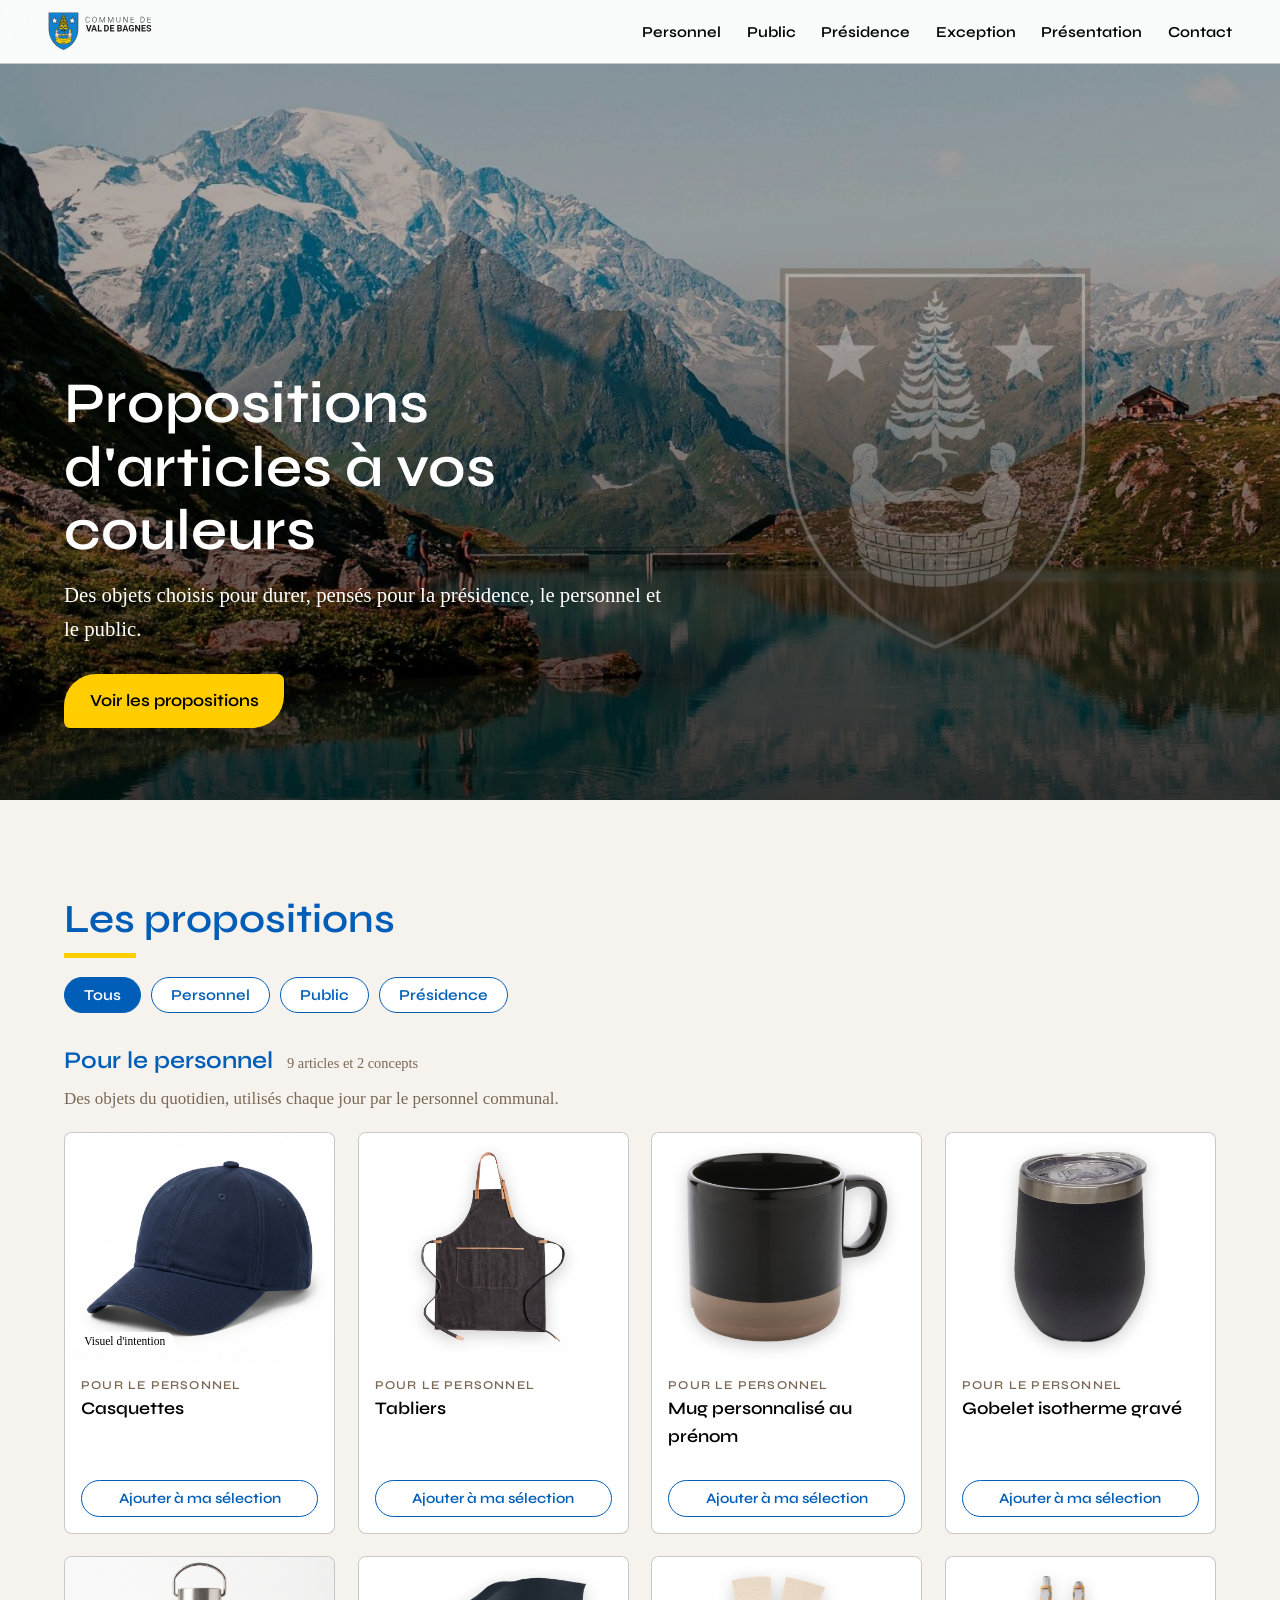
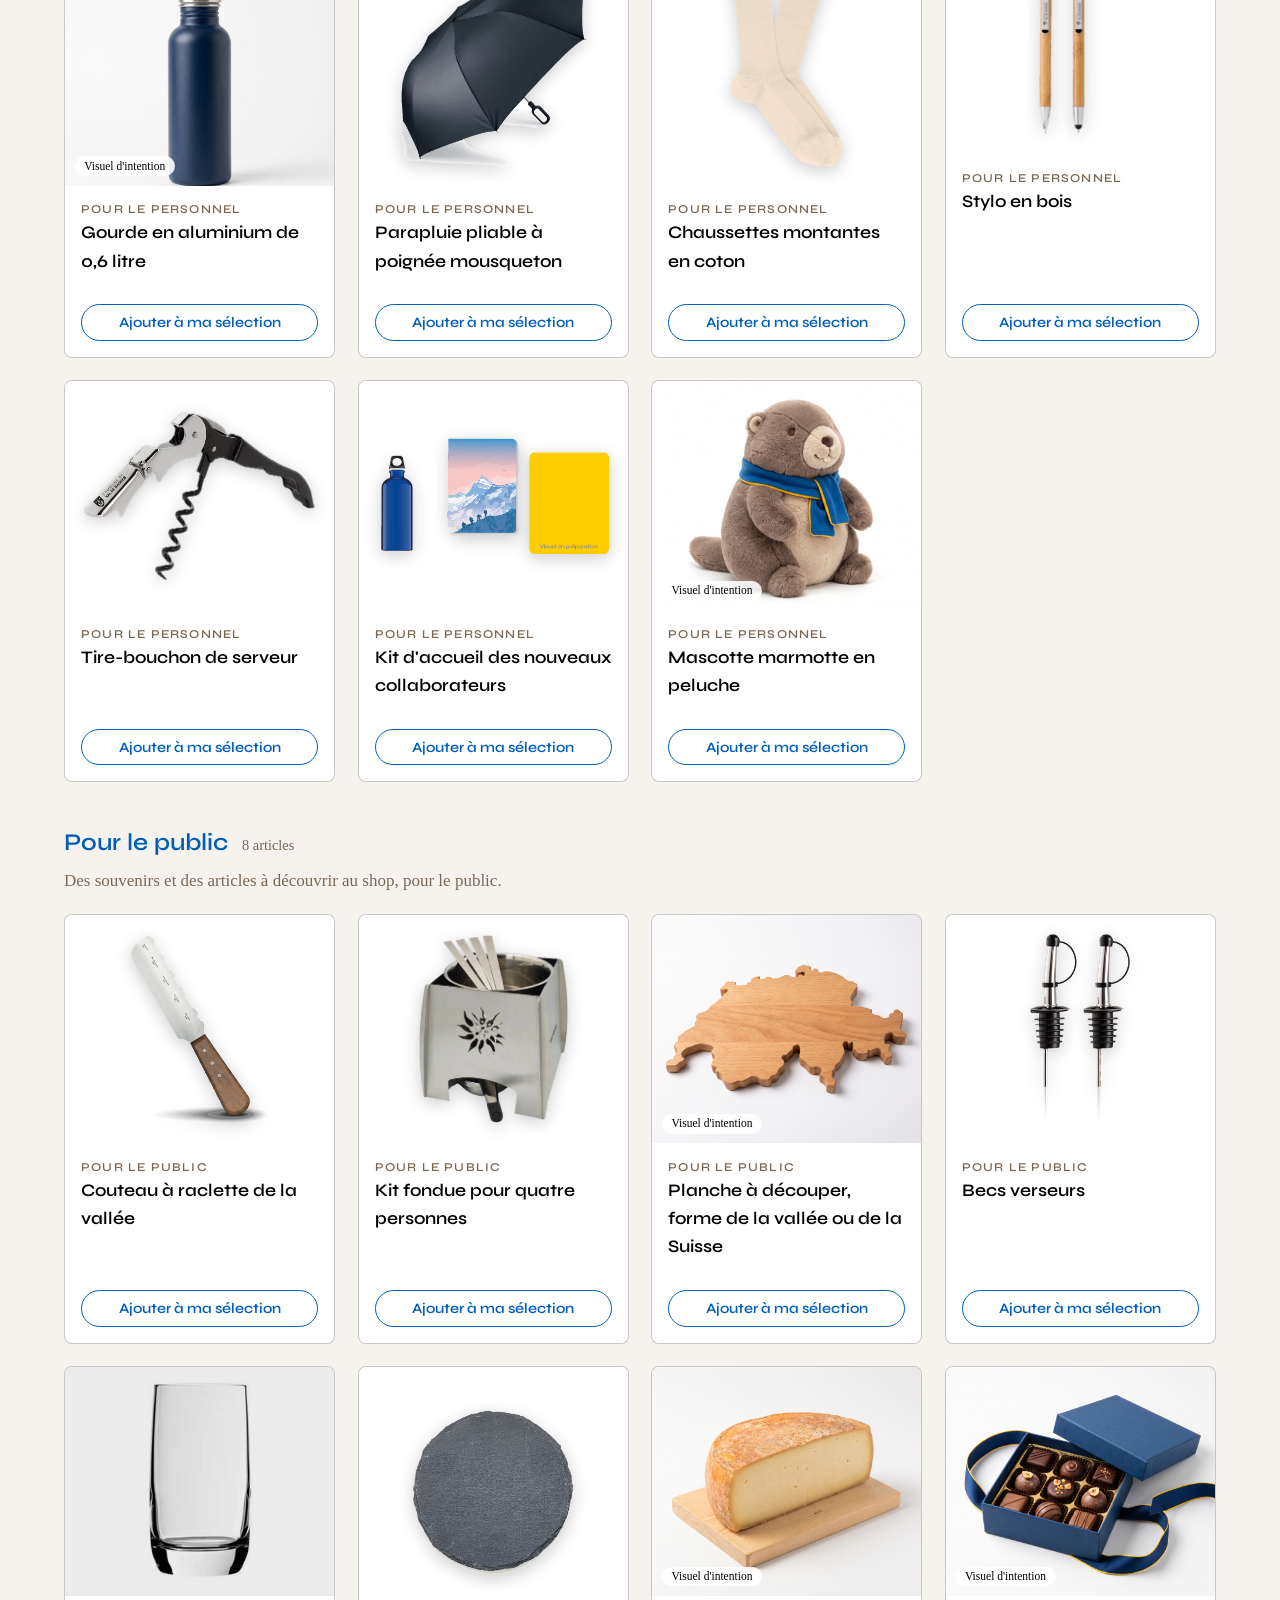
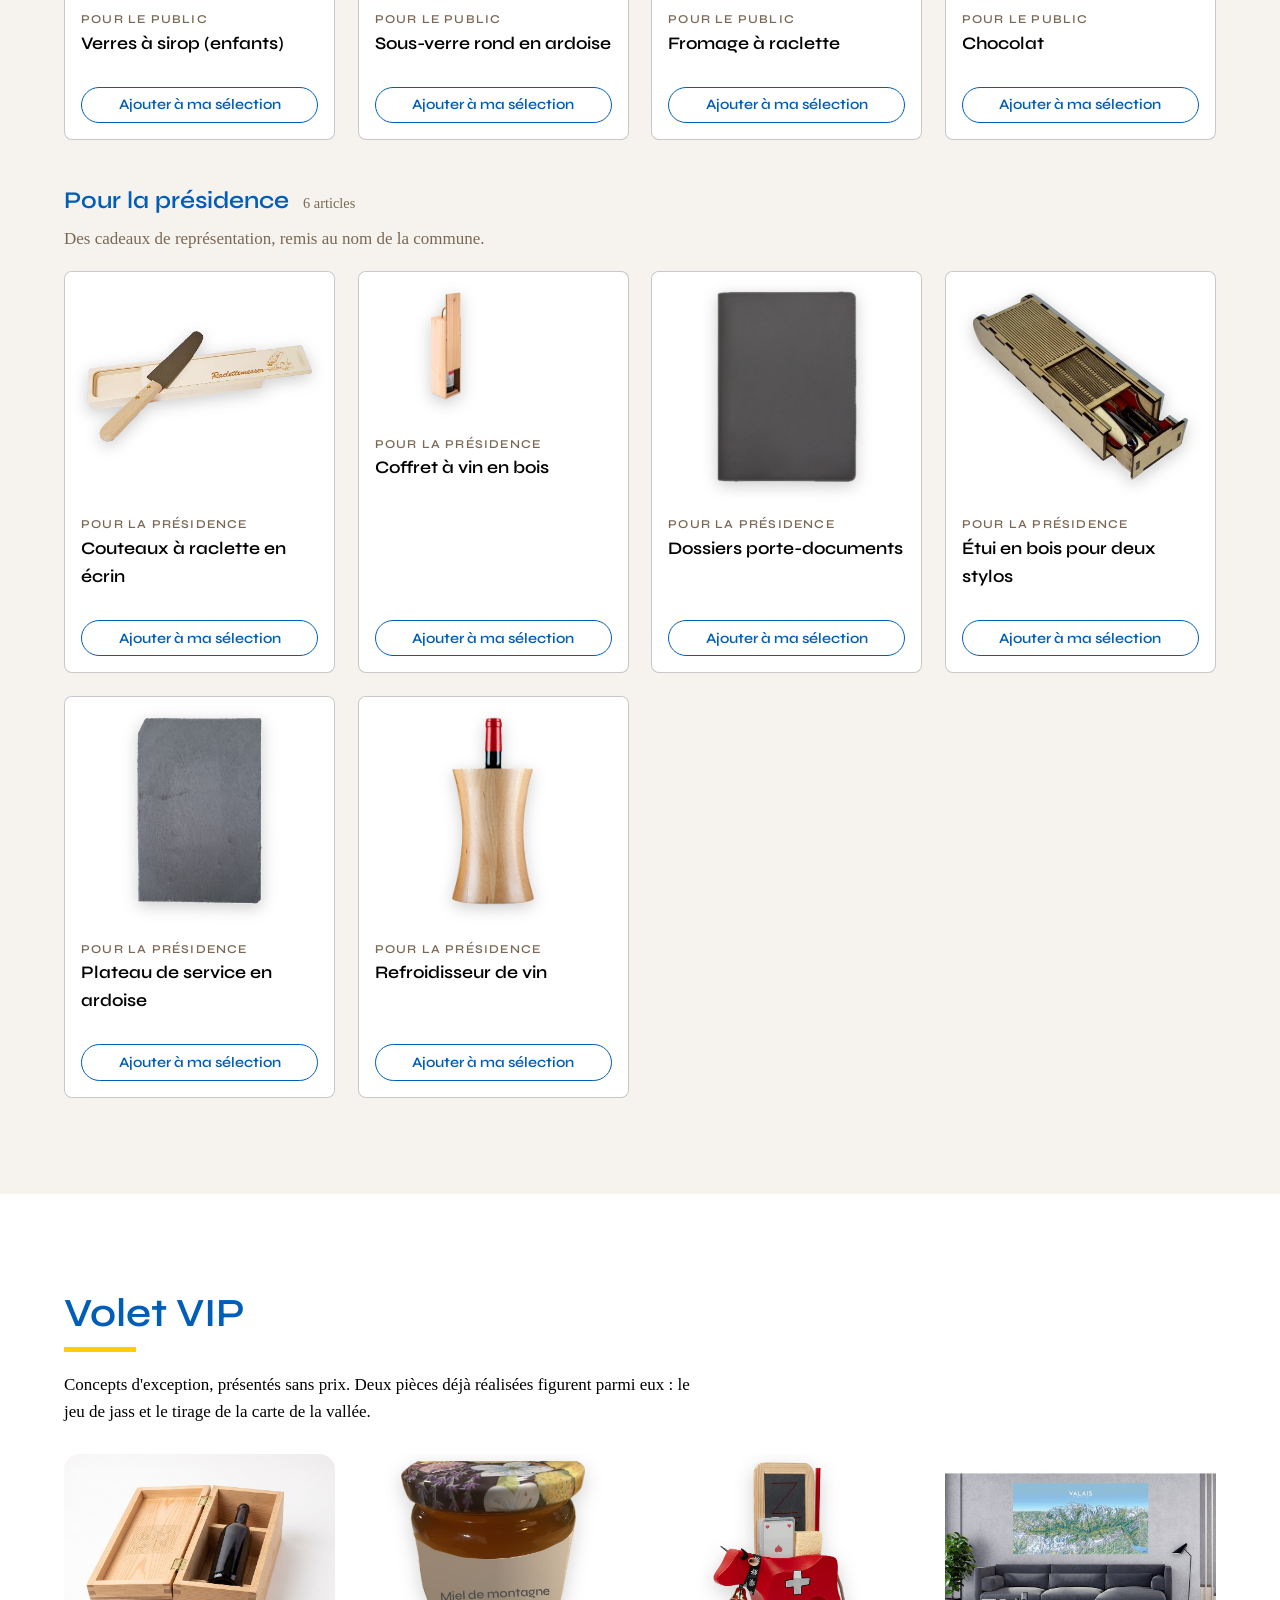
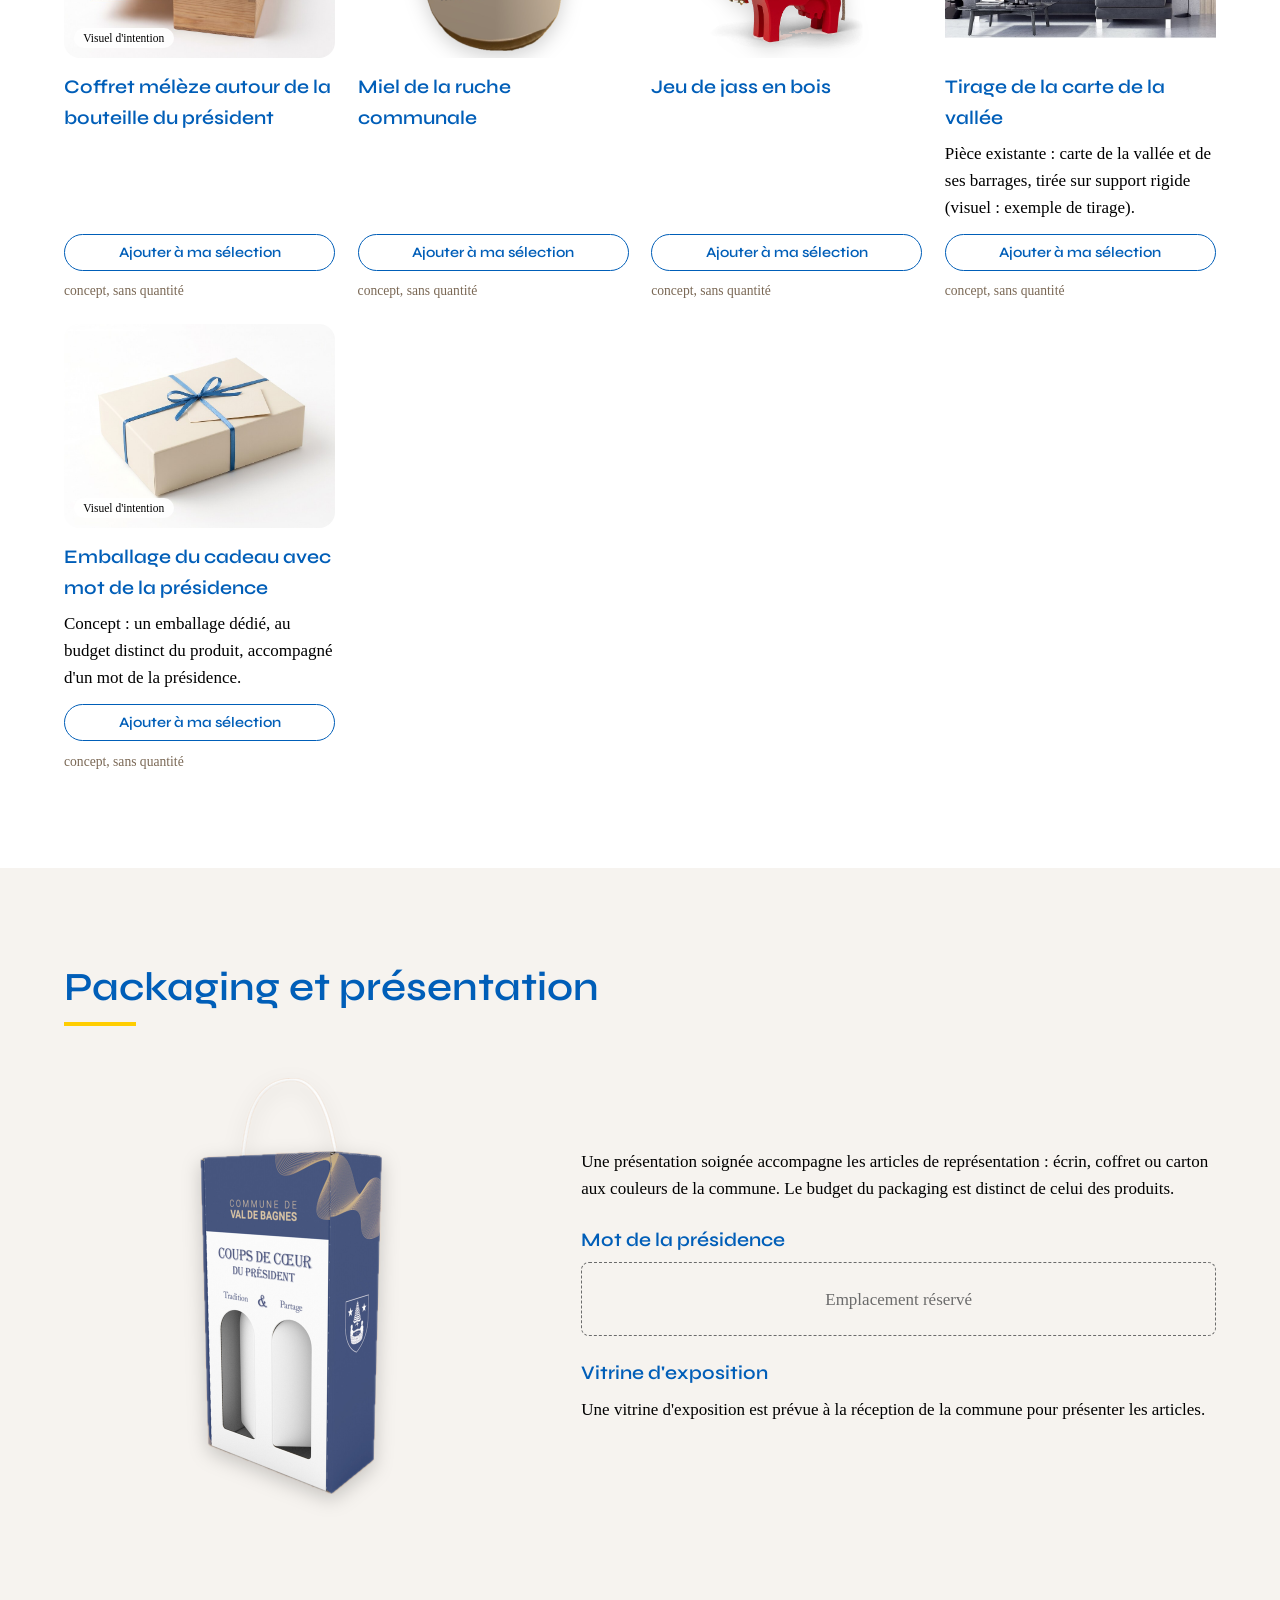
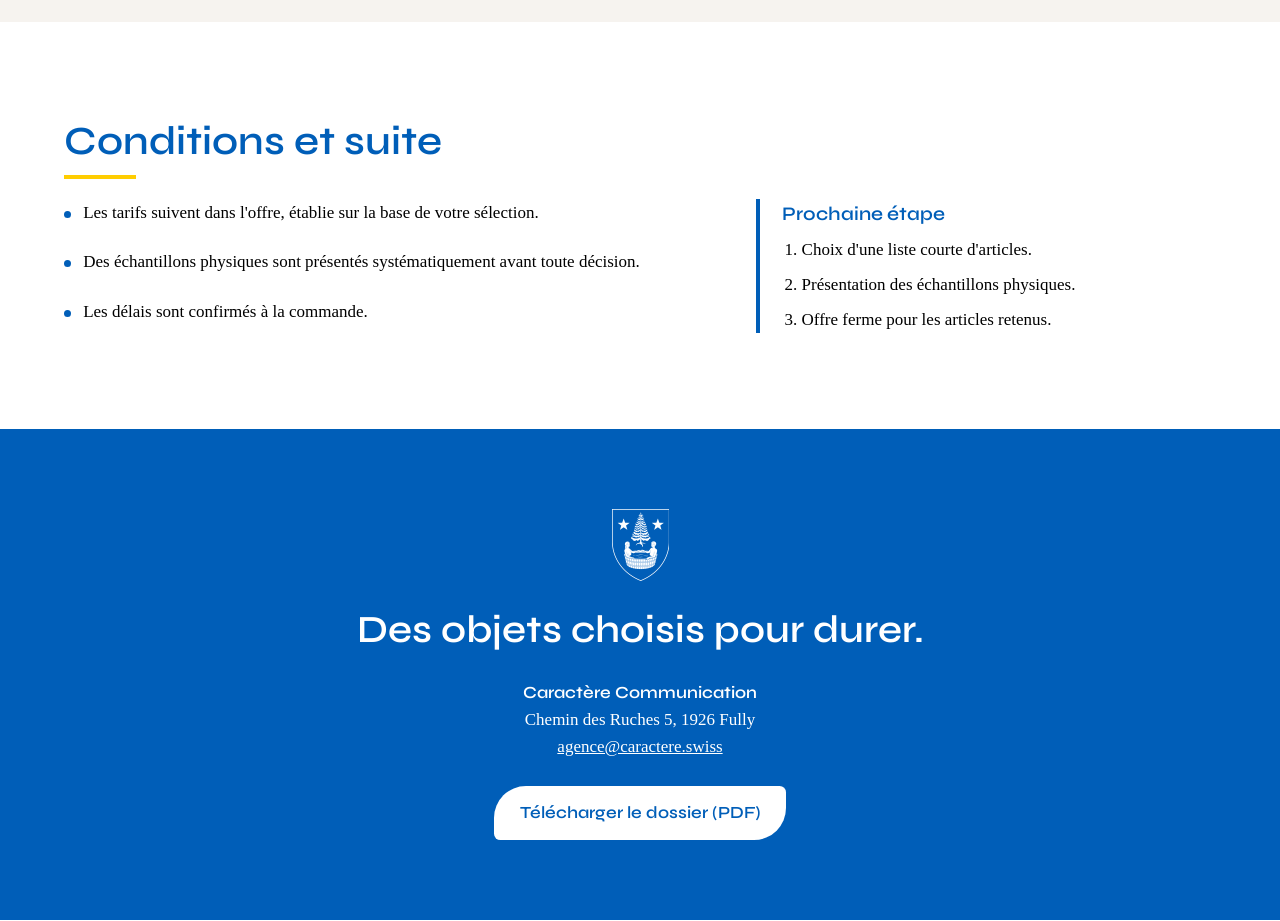
==== commit bb6b53bf: "Publication 261026" ====
--- a/index.html
+++ b/index.html
@@ -15,10 +15,9 @@
 <header class="entete">
   <a class="entete-logo" href="#haut"><img src="assets/logos/logo-commune-couleur.svg" alt="Commune de Val de Bagnes"></a>
   <nav aria-label="Sections"><ul>
-    <li><a href="#approche">Approche</a></li>
-    <li><a href="#chap-president">Présidence</a></li>
     <li><a href="#chap-personnel">Personnel</a></li>
     <li><a href="#chap-public">Public</a></li>
+    <li><a href="#chap-president">Présidence</a></li>
     <li><a href="#exception">Exception</a></li>
     <li><a href="#presentation">Présentation</a></li>
     <li><a href="#contact">Contact</a></li>
@@ -34,70 +33,263 @@
   </div>
 </section>
 
-<section class="bloc" id="approche">
-  <h2>Notre approche</h2>
-  <p class="intro">Quatre engagements guident chaque proposition.</p>
-  <ul class="cartes-approche">
-    <li><span class="num">1</span><h3>Une origine locale</h3><p>Val de Bagnes, puis Valais, puis Suisse. Une fabrication européenne n'apparaît qu'en exception, signalée article par article.</p></li>
-    <li><span class="num">2</span><h3>Des matières durables</h3><p>Une unité de matière relie les articles : le bois local et l'acier, le verre pour les arts de la table.</p></li>
-    <li><span class="num">3</span><h3>Des échantillons avant décision</h3><p>Des échantillons physiques sont présentés systématiquement avant tout choix.</p></li>
-    <li><span class="num">4</span><h3>Un packaging dédié</h3><p>Une présentation soignée accompagne les articles de représentation, avec un mot de la présidence.</p></li>
-  </ul>
-</section>
-
 <section class="bloc bloc-gris" id="articles">
   <h2>Les propositions</h2>
   <div class="filtres" role="group" aria-label="Filtrer par famille">
     <button type="button" class="filtre" data-filtre="tous" aria-pressed="true">Tous</button>
-    <button type="button" class="filtre" data-filtre="president" aria-pressed="false">Présidence</button>
     <button type="button" class="filtre" data-filtre="personnel" aria-pressed="false">Personnel</button>
     <button type="button" class="filtre" data-filtre="public" aria-pressed="false">Public</button>
+    <button type="button" class="filtre" data-filtre="president" aria-pressed="false">Présidence</button>
   </div>
   <div id="grille">
+    <div class="chapitre-web" id="chap-personnel" data-famille="personnel">
+      <h3 class="chapitre-web-titre">Pour le personnel <span class="chapitre-web-nb">9 articles et 2 concepts</span></h3>
+      <p class="chapitre-web-intro">Des objets du quotidien, utilisés chaque jour par le personnel communal.</p>
+      <ul class="grille">
+        <li class="carte-item" data-famille="personnel">
+      <button type="button" class="carte famille-personnel" data-id="A08" aria-haspopup="dialog">
+        <span class="carte-visuel vis-photo"><img class="photo" src="assets/visuels/ia/a08-casquette.png" alt="Casquettes" loading="lazy"><span class="etiquette-intention">Visuel d'intention</span>
+          <span class="voile"><span>Casquettes personnalisées aux couleurs de la commune.</span></span>
+        </span>
+        <span class="carte-texte"><span class="carte-famille">Pour le personnel</span><span class="carte-titre">Casquettes</span></span>
+      </button>
+      <div class="sel">
+      <button type="button" class="sel-btn" data-sel-id="A08" aria-pressed="false"><span class="sel-txt">Ajouter à ma sélection</span><span class="sr"> : Casquettes</span></button>
+      <label class="sel-qte" hidden><span>Quantité envisagée</span><select data-sel-qte="A08"><option value="500">500</option><option value="1 000">1 000</option><option value="2 000">2 000</option><option value="à définir" selected>à définir</option></select></label>
+    </div>
+    </li>
+        <li class="carte-item" data-famille="personnel">
+      <button type="button" class="carte famille-personnel" data-id="A10" aria-haspopup="dialog">
+        <span class="carte-visuel vis-detoure"><img src="assets/visuels/detoures-g23/A10-tablier-toile.png" alt="Tabliers" loading="lazy">
+          <span class="voile"><span>Tabliers personnalisés aux couleurs de la commune.</span></span>
+        </span>
+        <span class="carte-texte"><span class="carte-famille">Pour le personnel</span><span class="carte-titre">Tabliers</span></span>
+      </button>
+      <div class="sel">
+      <button type="button" class="sel-btn" data-sel-id="A10" aria-pressed="false"><span class="sel-txt">Ajouter à ma sélection</span><span class="sr"> : Tabliers</span></button>
+      <label class="sel-qte" hidden><span>Quantité envisagée</span><select data-sel-qte="A10"><option value="500">500</option><option value="1 000">1 000</option><option value="2 000">2 000</option><option value="à définir" selected>à définir</option></select></label>
+    </div>
+    </li>
+        <li class="carte-item" data-famille="personnel">
+      <button type="button" class="carte famille-personnel" data-id="A59" aria-haspopup="dialog">
+        <span class="carte-visuel vis-detoure"><img src="assets/visuels/detoures-g23/A59-mug-ceramique.png" alt="Mug personnalisé au prénom" loading="lazy">
+          <span class="voile"><span>Mug en céramique, avec le prénom de chaque collaborateur. Idée reprise du mug offert en 2024.</span></span>
+        </span>
+        <span class="carte-texte"><span class="carte-famille">Pour le personnel</span><span class="carte-titre">Mug personnalisé au prénom</span></span>
+      </button>
+      <div class="sel">
+      <button type="button" class="sel-btn" data-sel-id="A59" aria-pressed="false"><span class="sel-txt">Ajouter à ma sélection</span><span class="sr"> : Mug personnalisé au prénom</span></button>
+      <label class="sel-qte" hidden><span>Quantité envisagée</span><select data-sel-qte="A59"><option value="500">500</option><option value="1 000">1 000</option><option value="2 000">2 000</option><option value="à définir" selected>à définir</option></select></label>
+    </div>
+    </li>
+        <li class="carte-item" data-famille="personnel">
+      <button type="button" class="carte famille-personnel" data-id="A25" aria-haspopup="dialog">
+        <span class="carte-visuel vis-detoure"><img src="assets/visuels/detoures-g24/A25-gobelet.png" alt="Gobelet isotherme gravé" loading="lazy">
+          <span class="voile"><span>Gobelet isotherme à couvercle, pour boisson chaude ou froide. Idée proposée : un prénom gravé pour chaque collaborateur.</span></span>
+        </span>
+        <span class="carte-texte"><span class="carte-famille">Pour le personnel</span><span class="carte-titre">Gobelet isotherme gravé</span></span>
+      </button>
+      <div class="sel">
+      <button type="button" class="sel-btn" data-sel-id="A25" aria-pressed="false"><span class="sel-txt">Ajouter à ma sélection</span><span class="sr"> : Gobelet isotherme gravé</span></button>
+      <label class="sel-qte" hidden><span>Quantité envisagée</span><select data-sel-qte="A25"><option value="500">500</option><option value="1 000">1 000</option><option value="2 000">2 000</option><option value="à définir" selected>à définir</option></select></label>
+    </div>
+    </li>
+        <li class="carte-item" data-famille="personnel">
+      <button type="button" class="carte famille-personnel" data-id="A61" aria-haspopup="dialog">
+        <span class="carte-visuel vis-photo"><img class="photo" src="assets/visuels/ia/a61-gourde.png" alt="Gourde en aluminium de 0,6 litre" loading="lazy"><span class="etiquette-intention">Visuel d'intention</span>
+          <span class="voile"><span>Gourde légère en aluminium, réutilisable, à bouchon vissé, pour les sorties et le bureau.</span></span>
+        </span>
+        <span class="carte-texte"><span class="carte-famille">Pour le personnel</span><span class="carte-titre">Gourde en aluminium de 0,6 litre</span></span>
+      </button>
+      <div class="sel">
+      <button type="button" class="sel-btn" data-sel-id="A61" aria-pressed="false"><span class="sel-txt">Ajouter à ma sélection</span><span class="sr"> : Gourde en aluminium de 0,6 litre</span></button>
+      <label class="sel-qte" hidden><span>Quantité envisagée</span><select data-sel-qte="A61"><option value="500">500</option><option value="1 000">1 000</option><option value="2 000">2 000</option><option value="à définir" selected>à définir</option></select></label>
+    </div>
+    </li>
+        <li class="carte-item" data-famille="personnel">
+      <button type="button" class="carte famille-personnel" data-id="A70" aria-haspopup="dialog">
+        <span class="carte-visuel vis-detoure"><img src="assets/visuels/g20/g20-parapluie-pliable.png" alt="Parapluie pliable à poignée mousqueton" loading="lazy">
+          <span class="voile"><span>Parapluie pliable avec poignée à mousqueton pour l'accrocher au sac.</span></span>
+        </span>
+        <span class="carte-texte"><span class="carte-famille">Pour le personnel</span><span class="carte-titre">Parapluie pliable à poignée mousqueton</span></span>
+      </button>
+      <div class="sel">
+      <button type="button" class="sel-btn" data-sel-id="A70" aria-pressed="false"><span class="sel-txt">Ajouter à ma sélection</span><span class="sr"> : Parapluie pliable à poignée mousqueton</span></button>
+      <label class="sel-qte" hidden><span>Quantité envisagée</span><select data-sel-qte="A70"><option value="500">500</option><option value="1 000">1 000</option><option value="2 000">2 000</option><option value="à définir" selected>à définir</option></select></label>
+    </div>
+    </li>
+        <li class="carte-item" data-famille="personnel">
+      <button type="button" class="carte famille-personnel" data-id="A73" aria-haspopup="dialog">
+        <span class="carte-visuel vis-detoure"><img src="assets/visuels/detoures-g23/A73-chaussettes.png" alt="Chaussettes montantes en coton" loading="lazy">
+          <span class="voile"><span>Chaussettes montantes en coton, tricotées sur mesure aux couleurs de la commune, pour la marche et le quotidien.</span></span>
+        </span>
+        <span class="carte-texte"><span class="carte-famille">Pour le personnel</span><span class="carte-titre">Chaussettes montantes en coton</span></span>
+      </button>
+      <div class="sel">
+      <button type="button" class="sel-btn" data-sel-id="A73" aria-pressed="false"><span class="sel-txt">Ajouter à ma sélection</span><span class="sr"> : Chaussettes montantes en coton</span></button>
+      <label class="sel-qte" hidden><span>Quantité envisagée</span><select data-sel-qte="A73"><option value="500">500</option><option value="1 000">1 000</option><option value="2 000">2 000</option><option value="à définir" selected>à définir</option></select></label>
+    </div>
+    </li>
+        <li class="carte-item" data-famille="personnel">
+      <button type="button" class="carte famille-personnel" data-id="A07" aria-haspopup="dialog">
+        <span class="carte-visuel vis-detoure"><img src="assets/visuels/detoures/stylo.png" alt="Stylo en bois" loading="lazy">
+          <span class="voile"><span>Stylo en bois et métal, personnalisé aux couleurs de la commune.</span></span>
+        </span>
+        <span class="carte-texte"><span class="carte-famille">Pour le personnel</span><span class="carte-titre">Stylo en bois</span></span>
+      </button>
+      <div class="sel">
+      <button type="button" class="sel-btn" data-sel-id="A07" aria-pressed="false"><span class="sel-txt">Ajouter à ma sélection</span><span class="sr"> : Stylo en bois</span></button>
+      <label class="sel-qte" hidden><span>Quantité envisagée</span><select data-sel-qte="A07"><option value="500">500</option><option value="1 000">1 000</option><option value="2 000">2 000</option><option value="à définir" selected>à définir</option></select></label>
+    </div>
+    </li>
+        <li class="carte-item" data-famille="personnel">
+      <button type="button" class="carte famille-personnel" data-id="A15" aria-haspopup="dialog">
+        <span class="carte-visuel vis-detoure"><img src="assets/visuels/detoures/tire-bouchon-serveur.png" alt="Tire-bouchon de serveur" loading="lazy">
+          <span class="voile"><span>Tire-bouchon de serveur en acier inoxydable, avec lame pour couper la capsule, double levier et décapsuleur, personnalisé aux couleurs de la commune.</span></span>
+        </span>
+        <span class="carte-texte"><span class="carte-famille">Pour le personnel</span><span class="carte-titre">Tire-bouchon de serveur</span></span>
+      </button>
+      <div class="sel">
+      <button type="button" class="sel-btn" data-sel-id="A15" aria-pressed="false"><span class="sel-txt">Ajouter à ma sélection</span><span class="sr"> : Tire-bouchon de serveur</span></button>
+      <label class="sel-qte" hidden><span>Quantité envisagée</span><select data-sel-qte="A15"><option value="500">500</option><option value="1 000">1 000</option><option value="2 000">2 000</option><option value="à définir" selected>à définir</option></select></label>
+    </div>
+    </li>
+        <li class="carte-item" data-famille="personnel">
+      <button type="button" class="carte famille-personnel" data-id="A29" aria-haspopup="dialog">
+        <span class="carte-visuel vis-detoure"><img src="assets/visuels/personnel/kit-accueil-trio.png" alt="Kit d'accueil des nouveaux collaborateurs" loading="lazy">
+          <span class="voile"><span>Kit de bienvenue composé d'une gourde en aluminium, d'un carnet en papier recyclé et d'un sac en coton, aux couleurs de la commune.</span></span>
+        </span>
+        <span class="carte-texte"><span class="carte-famille">Pour le personnel</span><span class="carte-titre">Kit d'accueil des nouveaux collaborateurs</span></span>
+      </button>
+      <div class="sel">
+      <button type="button" class="sel-btn" data-sel-id="A29" aria-pressed="false"><span class="sel-txt">Ajouter à ma sélection</span><span class="sr"> : Kit d'accueil des nouveaux collaborateurs</span></button>
+      <label class="sel-qte" hidden><span>Quantité envisagée</span><select data-sel-qte="A29"><option value="500">500</option><option value="1 000">1 000</option><option value="2 000">2 000</option><option value="à définir" selected>à définir</option></select></label>
+    </div>
+    </li>
+        <li class="carte-item" data-famille="personnel">
+      <button type="button" class="carte famille-personnel" data-id="A28" aria-haspopup="dialog">
+        <span class="carte-visuel vis-photo"><img class="photo" src="assets/visuels/ia/ia-marmotte.jpg" alt="Mascotte marmotte en peluche" loading="lazy"><span class="etiquette-intention">Visuel d'intention</span>
+          <span class="voile"><span>Peluche marmotte aux couleurs de la commune, idée de cadeau pour le personnel.</span></span>
+        </span>
+        <span class="carte-texte"><span class="carte-famille">Pour le personnel</span><span class="carte-titre">Mascotte marmotte en peluche</span></span>
+      </button>
+      <div class="sel">
+      <button type="button" class="sel-btn" data-sel-id="A28" aria-pressed="false"><span class="sel-txt">Ajouter à ma sélection</span><span class="sr"> : Mascotte marmotte en peluche</span></button>
+      <label class="sel-qte" hidden><span>Quantité envisagée</span><select data-sel-qte="A28"><option value="500">500</option><option value="1 000">1 000</option><option value="2 000">2 000</option><option value="à définir" selected>à définir</option></select></label>
+    </div>
+    </li>
+      </ul>
+    </div>
+    <div class="chapitre-web" id="chap-public" data-famille="public">
+      <h3 class="chapitre-web-titre">Pour le public <span class="chapitre-web-nb">8 articles</span></h3>
+      <p class="chapitre-web-intro">Des souvenirs et des articles à découvrir au shop, pour le public.</p>
+      <ul class="grille">
+        <li class="carte-item" data-famille="public">
+      <button type="button" class="carte famille-public" data-id="A40" aria-haspopup="dialog">
+        <span class="carte-visuel vis-detoure"><img src="assets/visuels/public/couteau-raclette-vallee.png" alt="Couteau à raclette de la vallée" loading="lazy">
+          <span class="voile"><span>Couteau à raclette dont la lame reprend la crête de la vallée et nomme cinq sommets, manche en noyer.</span></span>
+        </span>
+        <span class="carte-texte"><span class="carte-famille">Pour le public</span><span class="carte-titre">Couteau à raclette de la vallée</span></span>
+      </button>
+      <div class="sel">
+      <button type="button" class="sel-btn" data-sel-id="A40" aria-pressed="false"><span class="sel-txt">Ajouter à ma sélection</span><span class="sr"> : Couteau à raclette de la vallée</span></button>
+      <label class="sel-qte" hidden><span>Quantité envisagée</span><select data-sel-qte="A40"><option value="500">500</option><option value="1 000">1 000</option><option value="2 000">2 000</option><option value="à définir" selected>à définir</option></select></label>
+    </div>
+    </li>
+        <li class="carte-item" data-famille="public">
+      <button type="button" class="carte famille-public" data-id="A75" aria-haspopup="dialog">
+        <span class="carte-visuel vis-detoure"><img src="assets/visuels/g20/g20-kit-fondue-quatre.png" alt="Kit fondue pour quatre personnes" loading="lazy">
+          <span class="voile"><span>Kit fondue en acier inoxydable : réchaud démontable, caquelon de 800 ml et quatre fourchettes.</span></span>
+        </span>
+        <span class="carte-texte"><span class="carte-famille">Pour le public</span><span class="carte-titre">Kit fondue pour quatre personnes</span></span>
+      </button>
+      <div class="sel">
+      <button type="button" class="sel-btn" data-sel-id="A75" aria-pressed="false"><span class="sel-txt">Ajouter à ma sélection</span><span class="sr"> : Kit fondue pour quatre personnes</span></button>
+      <label class="sel-qte" hidden><span>Quantité envisagée</span><select data-sel-qte="A75"><option value="500">500</option><option value="1 000">1 000</option><option value="2 000">2 000</option><option value="à définir" selected>à définir</option></select></label>
+    </div>
+    </li>
+        <li class="carte-item" data-famille="public">
+      <button type="button" class="carte famille-public" data-id="A80" aria-haspopup="dialog">
+        <span class="carte-visuel vis-photo"><img class="photo" src="assets/visuels/ia/a80-planche.png" alt="Planche à découper, forme de la vallée ou de la Suisse" loading="lazy"><span class="etiquette-intention">Visuel d'intention</span>
+          <span class="voile"><span>Planche à découper en bois, au contour de la vallée ou de la Suisse, avec cordon en cuir. Forme découpée à la demande.</span></span>
+        </span>
+        <span class="carte-texte"><span class="carte-famille">Pour le public</span><span class="carte-titre">Planche à découper, forme de la vallée ou de la Suisse</span></span>
+      </button>
+      <div class="sel">
+      <button type="button" class="sel-btn" data-sel-id="A80" aria-pressed="false"><span class="sel-txt">Ajouter à ma sélection</span><span class="sr"> : Planche à découper, forme de la vallée ou de la Suisse</span></button>
+      <label class="sel-qte" hidden><span>Quantité envisagée</span><select data-sel-qte="A80"><option value="500">500</option><option value="1 000">1 000</option><option value="2 000">2 000</option><option value="à définir" selected>à définir</option></select></label>
+    </div>
+    </li>
+        <li class="carte-item" data-famille="public">
+      <button type="button" class="carte famille-public" data-id="A02" aria-haspopup="dialog">
+        <span class="carte-visuel vis-detoure"><img src="assets/visuels/detoures/becs-verseurs.png" alt="Becs verseurs" loading="lazy">
+          <span class="voile"><span>Becs verseurs personnalisés aux couleurs de la commune.</span></span>
+        </span>
+        <span class="carte-texte"><span class="carte-famille">Pour le public</span><span class="carte-titre">Becs verseurs</span></span>
+      </button>
+      <div class="sel">
+      <button type="button" class="sel-btn" data-sel-id="A02" aria-pressed="false"><span class="sel-txt">Ajouter à ma sélection</span><span class="sr"> : Becs verseurs</span></button>
+      <label class="sel-qte" hidden><span>Quantité envisagée</span><select data-sel-qte="A02"><option value="500">500</option><option value="1 000">1 000</option><option value="2 000">2 000</option><option value="à définir" selected>à définir</option></select></label>
+    </div>
+    </li>
+        <li class="carte-item" data-famille="public">
+      <button type="button" class="carte famille-public" data-id="A05" aria-haspopup="dialog">
+        <span class="carte-visuel vis-photo"><img class="photo" src="assets/visuels/detoures-g24/verres-sirop-v2.jpg" alt="Verres à sirop (enfants)" loading="lazy">
+          <span class="voile"><span>Verres à sirop pour enfants, personnalisés aux couleurs de la commune.</span></span>
+        </span>
+        <span class="carte-texte"><span class="carte-famille">Pour le public</span><span class="carte-titre">Verres à sirop (enfants)</span></span>
+      </button>
+      <div class="sel">
+      <button type="button" class="sel-btn" data-sel-id="A05" aria-pressed="false"><span class="sel-txt">Ajouter à ma sélection</span><span class="sr"> : Verres à sirop (enfants)</span></button>
+      <label class="sel-qte" hidden><span>Quantité envisagée</span><select data-sel-qte="A05"><option value="500">500</option><option value="1 000">1 000</option><option value="2 000">2 000</option><option value="à définir" selected>à définir</option></select></label>
+    </div>
+    </li>
+        <li class="carte-item" data-famille="public">
+      <button type="button" class="carte famille-public" data-id="A49" aria-haspopup="dialog">
+        <span class="carte-visuel vis-detoure"><img src="assets/visuels/public/sous-verre-ardoise.png" alt="Sous-verre rond en ardoise" loading="lazy">
+          <span class="voile"><span>Sous-verre rond en ardoise de 10 cm, gravure sur demande.</span></span>
+        </span>
+        <span class="carte-texte"><span class="carte-famille">Pour le public</span><span class="carte-titre">Sous-verre rond en ardoise</span></span>
+      </button>
+      <div class="sel">
+      <button type="button" class="sel-btn" data-sel-id="A49" aria-pressed="false"><span class="sel-txt">Ajouter à ma sélection</span><span class="sr"> : Sous-verre rond en ardoise</span></button>
+      <label class="sel-qte" hidden><span>Quantité envisagée</span><select data-sel-qte="A49"><option value="500">500</option><option value="1 000">1 000</option><option value="2 000">2 000</option><option value="à définir" selected>à définir</option></select></label>
+    </div>
+    </li>
+        <li class="carte-item" data-famille="public">
+      <button type="button" class="carte famille-public" data-id="A12" aria-haspopup="dialog">
+        <span class="carte-visuel vis-photo"><img class="photo" src="assets/visuels/ia/a12-fromage.png" alt="Fromage à raclette" loading="lazy"><span class="etiquette-intention">Visuel d'intention</span>
+          <span class="voile"><span>Fromage à raclette présenté aux couleurs de la commune.</span></span>
+        </span>
+        <span class="carte-texte"><span class="carte-famille">Pour le public</span><span class="carte-titre">Fromage à raclette</span></span>
+      </button>
+      <div class="sel">
+      <button type="button" class="sel-btn" data-sel-id="A12" aria-pressed="false"><span class="sel-txt">Ajouter à ma sélection</span><span class="sr"> : Fromage à raclette</span></button>
+      <label class="sel-qte" hidden><span>Quantité envisagée</span><select data-sel-qte="A12"><option value="500">500</option><option value="1 000">1 000</option><option value="2 000">2 000</option><option value="à définir" selected>à définir</option></select></label>
+    </div>
+    </li>
+        <li class="carte-item" data-famille="public">
+      <button type="button" class="carte famille-public" data-id="A14" aria-haspopup="dialog">
+        <span class="carte-visuel vis-photo"><img class="photo" src="assets/visuels/ia/a14-chocolat.png" alt="Chocolat" loading="lazy"><span class="etiquette-intention">Visuel d'intention</span>
+          <span class="voile"><span>Chocolats présentés aux couleurs de la commune. Variante proposée : un coffret de bois personnalisé de 6 ou 9 chocolats.</span></span>
+        </span>
+        <span class="carte-texte"><span class="carte-famille">Pour le public</span><span class="carte-titre">Chocolat</span></span>
+      </button>
+      <div class="sel">
+      <button type="button" class="sel-btn" data-sel-id="A14" aria-pressed="false"><span class="sel-txt">Ajouter à ma sélection</span><span class="sr"> : Chocolat</span></button>
+      <label class="sel-qte" hidden><span>Quantité envisagée</span><select data-sel-qte="A14"><option value="500">500</option><option value="1 000">1 000</option><option value="2 000">2 000</option><option value="à définir" selected>à définir</option></select></label>
+    </div>
+    </li>
+      </ul>
+    </div>
     <div class="chapitre-web" id="chap-president" data-famille="president">
-      <h3 class="chapitre-web-titre">Pour la présidence <span class="chapitre-web-nb">5 articles</span></h3>
+      <h3 class="chapitre-web-titre">Pour la présidence <span class="chapitre-web-nb">6 articles</span></h3>
       <p class="chapitre-web-intro">Des cadeaux de représentation, remis au nom de la commune.</p>
       <ul class="grille">
         <li class="carte-item" data-famille="president">
-      <button type="button" class="carte famille-president" data-id="A01" aria-haspopup="dialog">
-        <span class="carte-visuel vis-photo"><img class="photo" src="assets/visuels/verres/verre-vin-v03-1-sans-signature.jpg" alt="Verres à vin" loading="lazy">
-          <span class="voile"><span>Verres à vin personnalisés aux couleurs de la commune.</span><span class="voile-origine">Fabrication annoncée : à confirmer</span></span>
-        </span>
-        <span class="carte-texte"><span class="carte-famille">Pour la présidence</span><span class="carte-titre">Verres à vin</span></span>
-      </button>
-      <div class="sel">
-      <button type="button" class="sel-btn" data-sel-id="A01" aria-pressed="false"><span class="sel-txt">Ajouter à ma sélection</span><span class="sr"> : Verres à vin</span></button>
-      <label class="sel-qte" hidden><span>Quantité envisagée</span><select data-sel-qte="A01"><option value="500">500</option><option value="1 000">1 000</option><option value="2 000">2 000</option><option value="à définir" selected>à définir</option></select></label>
-    </div>
-    </li>
-        <li class="carte-item" data-famille="president">
-      <button type="button" class="carte famille-president" data-id="A04" aria-haspopup="dialog">
-        <span class="carte-visuel vis-photo"><img class="photo" src="assets/visuels/verres/verre-eau-v03-2-sans-signature.jpg" alt="Verres à eau" loading="lazy">
-          <span class="voile"><span>Verres à eau personnalisés aux couleurs de la commune.</span><span class="voile-origine">Fabrication annoncée : à confirmer</span></span>
-        </span>
-        <span class="carte-texte"><span class="carte-famille">Pour la présidence</span><span class="carte-titre">Verres à eau</span></span>
-      </button>
-      <div class="sel">
-      <button type="button" class="sel-btn" data-sel-id="A04" aria-pressed="false"><span class="sel-txt">Ajouter à ma sélection</span><span class="sr"> : Verres à eau</span></button>
-      <label class="sel-qte" hidden><span>Quantité envisagée</span><select data-sel-qte="A04"><option value="500">500</option><option value="1 000">1 000</option><option value="2 000">2 000</option><option value="à définir" selected>à définir</option></select></label>
-    </div>
-    </li>
-        <li class="carte-item" data-famille="president">
-      <button type="button" class="carte famille-president" data-id="A06" aria-haspopup="dialog">
-        <span class="carte-visuel vis-photo"><img class="photo" src="assets/visuels/verres/carafe-decor-v03-2.jpg" alt="Carafes" loading="lazy">
-          <span class="voile"><span>Carafes personnalisées aux couleurs de la commune.</span><span class="voile-origine">Fabrication annoncée : à confirmer</span></span>
-        </span>
-        <span class="carte-texte"><span class="carte-famille">Pour la présidence</span><span class="carte-titre">Carafes</span></span>
-      </button>
-      <div class="sel">
-      <button type="button" class="sel-btn" data-sel-id="A06" aria-pressed="false"><span class="sel-txt">Ajouter à ma sélection</span><span class="sr"> : Carafes</span></button>
-      <label class="sel-qte" hidden><span>Quantité envisagée</span><select data-sel-qte="A06"><option value="500">500</option><option value="1 000">1 000</option><option value="2 000">2 000</option><option value="à définir" selected>à définir</option></select></label>
-    </div>
-    </li>
-        <li class="carte-item" data-famille="president">
       <button type="button" class="carte famille-president" data-id="A09" aria-haspopup="dialog">
         <span class="carte-visuel vis-detoure"><img src="assets/visuels/detoures/couteau-raclette-ecrin.png" alt="Couteaux à raclette en écrin" loading="lazy">
-          <span class="voile"><span>Couteaux à raclette présentés en écrin, personnalisés aux couleurs de la commune.</span><span class="voile-origine">Fabrication annoncée : à confirmer</span></span>
+          <span class="voile"><span>Couteaux à raclette présentés en écrin, personnalisés aux couleurs de la commune.</span></span>
         </span>
         <span class="carte-texte"><span class="carte-famille">Pour la présidence</span><span class="carte-titre">Couteaux à raclette en écrin</span></span>
       </button>
@@ -107,9 +299,21 @@
     </div>
     </li>
         <li class="carte-item" data-famille="president">
+      <button type="button" class="carte famille-president" data-id="A35" aria-haspopup="dialog">
+        <span class="carte-visuel vis-detoure"><img src="assets/visuels/president/coffret-vin-bois.png" alt="Coffret à vin en bois" loading="lazy">
+          <span class="voile"><span>Coffret en bois à couvercle coulissant pour une bouteille, personnalisable aux couleurs de la commune.</span></span>
+        </span>
+        <span class="carte-texte"><span class="carte-famille">Pour la présidence</span><span class="carte-titre">Coffret à vin en bois</span></span>
+      </button>
+      <div class="sel">
+      <button type="button" class="sel-btn" data-sel-id="A35" aria-pressed="false"><span class="sel-txt">Ajouter à ma sélection</span><span class="sr"> : Coffret à vin en bois</span></button>
+      <label class="sel-qte" hidden><span>Quantité envisagée</span><select data-sel-qte="A35"><option value="500">500</option><option value="1 000">1 000</option><option value="2 000">2 000</option><option value="à définir" selected>à définir</option></select></label>
+    </div>
+    </li>
+        <li class="carte-item" data-famille="president">
       <button type="button" class="carte famille-president" data-id="A11" aria-haspopup="dialog">
         <span class="carte-visuel vis-detoure"><img src="assets/visuels/detoures/dossiers-porte-documents.png" alt="Dossiers porte-documents" loading="lazy">
-          <span class="voile"><span>Dossiers porte-documents personnalisés aux couleurs de la commune.</span><span class="voile-origine">Fabrication annoncée : à confirmer</span></span>
+          <span class="voile"><span>Dossiers porte-documents personnalisés aux couleurs de la commune.</span></span>
         </span>
         <span class="carte-texte"><span class="carte-famille">Pour la présidence</span><span class="carte-titre">Dossiers porte-documents</span></span>
       </button>
@@ -118,196 +322,40 @@
       <label class="sel-qte" hidden><span>Quantité envisagée</span><select data-sel-qte="A11"><option value="500">500</option><option value="1 000">1 000</option><option value="2 000">2 000</option><option value="à définir" selected>à définir</option></select></label>
     </div>
     </li>
-      </ul>
-    </div>
-    <div class="chapitre-web" id="chap-personnel" data-famille="personnel">
-      <h3 class="chapitre-web-titre">Pour le personnel <span class="chapitre-web-nb">10 articles</span></h3>
-      <p class="chapitre-web-intro">Des objets du quotidien, utilisés chaque jour par le personnel communal.</p>
-      <ul class="grille">
-        <li class="carte-item" data-famille="personnel">
-      <button type="button" class="carte famille-personnel" data-id="A03" aria-haspopup="dialog">
-        <span class="carte-visuel vis-detoure"><img src="assets/visuels/detoures/tire-bouchon.png" alt="Tire-bouchon en bois" loading="lazy">
-          <span class="voile"><span>Tire-bouchon avec décapsuleur, en bois de hêtre certifié FSC et acier inoxydable, personnalisé aux couleurs de la commune.</span><span class="voile-origine">Fabrication annoncée : à confirmer</span></span>
-        </span>
-        <span class="carte-texte"><span class="carte-famille">Pour le personnel</span><span class="carte-titre">Tire-bouchon en bois</span></span>
-      </button>
-      <div class="sel">
-      <button type="button" class="sel-btn" data-sel-id="A03" aria-pressed="false"><span class="sel-txt">Ajouter à ma sélection</span><span class="sr"> : Tire-bouchon en bois</span></button>
-      <label class="sel-qte" hidden><span>Quantité envisagée</span><select data-sel-qte="A03"><option value="500">500</option><option value="1 000">1 000</option><option value="2 000">2 000</option><option value="à définir" selected>à définir</option></select></label>
-    </div>
-    </li>
-        <li class="carte-item" data-famille="personnel">
-      <button type="button" class="carte famille-personnel" data-id="A15" aria-haspopup="dialog">
-        <span class="carte-visuel vis-detoure"><img src="assets/visuels/detoures/tire-bouchon-serveur.png" alt="Tire-bouchon de serveur" loading="lazy">
-          <span class="voile"><span>Tire-bouchon de serveur en acier inoxydable, avec lame pour couper la capsule, double levier et décapsuleur, personnalisé aux couleurs de la commune.</span><span class="voile-origine">Fabrication annoncée : à confirmer</span></span>
-        </span>
-        <span class="carte-texte"><span class="carte-famille">Pour le personnel</span><span class="carte-titre">Tire-bouchon de serveur</span></span>
-      </button>
-      <div class="sel">
-      <button type="button" class="sel-btn" data-sel-id="A15" aria-pressed="false"><span class="sel-txt">Ajouter à ma sélection</span><span class="sr"> : Tire-bouchon de serveur</span></button>
-      <label class="sel-qte" hidden><span>Quantité envisagée</span><select data-sel-qte="A15"><option value="500">500</option><option value="1 000">1 000</option><option value="2 000">2 000</option><option value="à définir" selected>à définir</option></select></label>
-    </div>
-    </li>
-        <li class="carte-item" data-famille="personnel">
-      <button type="button" class="carte famille-personnel" data-id="A16" aria-haspopup="dialog">
-        <span class="carte-visuel vis-detoure"><img src="assets/visuels/detoures/tire-bouchon-double-appui.png" alt="Tire-bouchon à double appui" loading="lazy">
-          <span class="voile"><span>Tire-bouchon à double appui en alliage de zinc, personnalisé aux couleurs de la commune.</span><span class="voile-origine">Fabrication annoncée : à confirmer</span></span>
-        </span>
-        <span class="carte-texte"><span class="carte-famille">Pour le personnel</span><span class="carte-titre">Tire-bouchon à double appui</span></span>
-      </button>
-      <div class="sel">
-      <button type="button" class="sel-btn" data-sel-id="A16" aria-pressed="false"><span class="sel-txt">Ajouter à ma sélection</span><span class="sr"> : Tire-bouchon à double appui</span></button>
-      <label class="sel-qte" hidden><span>Quantité envisagée</span><select data-sel-qte="A16"><option value="500">500</option><option value="1 000">1 000</option><option value="2 000">2 000</option><option value="à définir" selected>à définir</option></select></label>
-    </div>
-    </li>
-        <li class="carte-item" data-famille="personnel">
-      <button type="button" class="carte famille-personnel" data-id="A07" aria-haspopup="dialog">
-        <span class="carte-visuel vis-detoure"><img src="assets/visuels/detoures/stylo.png" alt="Stylo en bois" loading="lazy">
-          <span class="voile"><span>Stylo en bois et métal, personnalisé aux couleurs de la commune.</span><span class="voile-origine">Fabrication annoncée : à confirmer</span></span>
-        </span>
-        <span class="carte-texte"><span class="carte-famille">Pour le personnel</span><span class="carte-titre">Stylo en bois</span></span>
-      </button>
-      <div class="sel">
-      <button type="button" class="sel-btn" data-sel-id="A07" aria-pressed="false"><span class="sel-txt">Ajouter à ma sélection</span><span class="sr"> : Stylo en bois</span></button>
-      <label class="sel-qte" hidden><span>Quantité envisagée</span><select data-sel-qte="A07"><option value="500">500</option><option value="1 000">1 000</option><option value="2 000">2 000</option><option value="à définir" selected>à définir</option></select></label>
-    </div>
-    </li>
-        <li class="carte-item" data-famille="personnel">
-      <button type="button" class="carte famille-personnel" data-id="A17" aria-haspopup="dialog">
-        <span class="carte-visuel vis-detoure"><img src="assets/visuels/detoures/stylo-noir.png" alt="Stylo noir" loading="lazy">
-          <span class="voile"><span>Stylo à bille noir à finitions chromées, personnalisé aux couleurs de la commune.</span><span class="voile-origine">Fabrication annoncée : à confirmer</span></span>
-        </span>
-        <span class="carte-texte"><span class="carte-famille">Pour le personnel</span><span class="carte-titre">Stylo noir</span></span>
-      </button>
-      <div class="sel">
-      <button type="button" class="sel-btn" data-sel-id="A17" aria-pressed="false"><span class="sel-txt">Ajouter à ma sélection</span><span class="sr"> : Stylo noir</span></button>
-      <label class="sel-qte" hidden><span>Quantité envisagée</span><select data-sel-qte="A17"><option value="500">500</option><option value="1 000">1 000</option><option value="2 000">2 000</option><option value="à définir" selected>à définir</option></select></label>
-    </div>
-    </li>
-        <li class="carte-item" data-famille="personnel">
-      <button type="button" class="carte famille-personnel" data-id="A19" aria-haspopup="dialog">
-        <span class="carte-visuel vis-detoure"><img src="assets/visuels/extraits/stylo-1.png" alt="Stylo en ABS recyclé" loading="lazy">
-          <span class="voile"><span>Stylo en ABS recyclé, encre à faible viscosité, personnalisé aux couleurs de la commune.</span><span class="voile-origine">Fabrication annoncée : à confirmer</span></span>
-        </span>
-        <span class="carte-texte"><span class="carte-famille">Pour le personnel</span><span class="carte-titre">Stylo en ABS recyclé</span></span>
-      </button>
-      <div class="sel">
-      <button type="button" class="sel-btn" data-sel-id="A19" aria-pressed="false"><span class="sel-txt">Ajouter à ma sélection</span><span class="sr"> : Stylo en ABS recyclé</span></button>
-      <label class="sel-qte" hidden><span>Quantité envisagée</span><select data-sel-qte="A19"><option value="500">500</option><option value="1 000">1 000</option><option value="2 000">2 000</option><option value="à définir" selected>à définir</option></select></label>
-    </div>
-    </li>
-        <li class="carte-item" data-famille="personnel">
-      <button type="button" class="carte famille-personnel" data-id="A21" aria-haspopup="dialog">
-        <span class="carte-visuel vis-detoure"><img src="assets/visuels/extraits/stylo-3.png" alt="Stylo en aluminium recyclé" loading="lazy">
-          <span class="voile"><span>Stylo à bille en aluminium recyclé, finition caoutchoutée, bouton en bambou et détails chromés, personnalisé aux couleurs de la commune.</span><span class="voile-origine">Fabrication annoncée : à confirmer</span></span>
-        </span>
-        <span class="carte-texte"><span class="carte-famille">Pour le personnel</span><span class="carte-titre">Stylo en aluminium recyclé</span></span>
-      </button>
-      <div class="sel">
-      <button type="button" class="sel-btn" data-sel-id="A21" aria-pressed="false"><span class="sel-txt">Ajouter à ma sélection</span><span class="sr"> : Stylo en aluminium recyclé</span></button>
-      <label class="sel-qte" hidden><span>Quantité envisagée</span><select data-sel-qte="A21"><option value="500">500</option><option value="1 000">1 000</option><option value="2 000">2 000</option><option value="à définir" selected>à définir</option></select></label>
-    </div>
-    </li>
-        <li class="carte-item" data-famille="personnel">
-      <button type="button" class="carte famille-personnel" data-id="A08" aria-haspopup="dialog">
-        <span class="carte-visuel vis-photo"><img class="photo" src="assets/visuels/casquette.jpg" alt="Casquettes" loading="lazy">
-          <span class="voile"><span>Casquettes personnalisées aux couleurs de la commune.</span><span class="voile-origine">Fabrication annoncée : à confirmer</span></span>
-        </span>
-        <span class="carte-texte"><span class="carte-famille">Pour le personnel</span><span class="carte-titre">Casquettes</span></span>
-      </button>
-      <div class="sel">
-      <button type="button" class="sel-btn" data-sel-id="A08" aria-pressed="false"><span class="sel-txt">Ajouter à ma sélection</span><span class="sr"> : Casquettes</span></button>
-      <label class="sel-qte" hidden><span>Quantité envisagée</span><select data-sel-qte="A08"><option value="500">500</option><option value="1 000">1 000</option><option value="2 000">2 000</option><option value="à définir" selected>à définir</option></select></label>
-    </div>
-    </li>
-        <li class="carte-item" data-famille="personnel">
-      <button type="button" class="carte famille-personnel" data-id="A10" aria-haspopup="dialog">
-        <span class="carte-visuel vis-vide"><span class="vide-web"><img src="assets/logos/blason-noir.png" alt=""><em>Visuel en préparation</em></span>
-          <span class="voile"><span>Tabliers personnalisés aux couleurs de la commune.</span><span class="voile-origine">Fabrication annoncée : à confirmer</span></span>
-        </span>
-        <span class="carte-texte"><span class="carte-famille">Pour le personnel</span><span class="carte-titre">Tabliers</span></span>
-      </button>
-      <div class="sel">
-      <button type="button" class="sel-btn" data-sel-id="A10" aria-pressed="false"><span class="sel-txt">Ajouter à ma sélection</span><span class="sr"> : Tabliers</span></button>
-      <label class="sel-qte" hidden><span>Quantité envisagée</span><select data-sel-qte="A10"><option value="500">500</option><option value="1 000">1 000</option><option value="2 000">2 000</option><option value="à définir" selected>à définir</option></select></label>
-    </div>
-    </li>
-        <li class="carte-item" data-famille="personnel">
-      <button type="button" class="carte famille-personnel" data-id="A22" aria-haspopup="dialog">
-        <span class="carte-visuel vis-detoure"><img src="assets/visuels/extraits/tour-de-cou-1.png" alt="Tours de cou" loading="lazy">
-          <span class="voile"><span>Tour de cou en RPET (matière recyclée), avec mousqueton en métal et système anti-étranglement, imprimé sur les deux côtés aux couleurs de la commune.</span><span class="voile-origine">Fabrication annoncée : à confirmer</span></span>
-        </span>
-        <span class="carte-texte"><span class="carte-famille">Pour le personnel</span><span class="carte-titre">Tours de cou</span></span>
-      </button>
-      <div class="sel">
-      <button type="button" class="sel-btn" data-sel-id="A22" aria-pressed="false"><span class="sel-txt">Ajouter à ma sélection</span><span class="sr"> : Tours de cou</span></button>
-      <label class="sel-qte" hidden><span>Quantité envisagée</span><select data-sel-qte="A22"><option value="500">500</option><option value="1 000">1 000</option><option value="2 000">2 000</option><option value="à définir" selected>à définir</option></select></label>
-    </div>
-    </li>
-      </ul>
-    </div>
-    <div class="chapitre-web" id="chap-public" data-famille="public">
-      <h3 class="chapitre-web-titre">Pour le public <span class="chapitre-web-nb">5 articles</span></h3>
-      <p class="chapitre-web-intro">Des souvenirs et des articles à découvrir au shop, pour le public.</p>
-      <ul class="grille">
-        <li class="carte-item" data-famille="public">
-      <button type="button" class="carte famille-public" data-id="A02" aria-haspopup="dialog">
-        <span class="carte-visuel vis-detoure"><img src="assets/visuels/detoures/becs-verseurs.png" alt="Becs verseurs" loading="lazy">
-          <span class="voile"><span>Becs verseurs personnalisés aux couleurs de la commune.</span><span class="voile-origine">Fabrication annoncée : à confirmer</span></span>
-        </span>
-        <span class="carte-texte"><span class="carte-famille">Pour le public</span><span class="carte-titre">Becs verseurs</span></span>
-      </button>
-      <div class="sel">
-      <button type="button" class="sel-btn" data-sel-id="A02" aria-pressed="false"><span class="sel-txt">Ajouter à ma sélection</span><span class="sr"> : Becs verseurs</span></button>
-      <label class="sel-qte" hidden><span>Quantité envisagée</span><select data-sel-qte="A02"><option value="500">500</option><option value="1 000">1 000</option><option value="2 000">2 000</option><option value="à définir" selected>à définir</option></select></label>
-    </div>
-    </li>
-        <li class="carte-item" data-famille="public">
-      <button type="button" class="carte famille-public" data-id="A05" aria-haspopup="dialog">
-        <span class="carte-visuel vis-detoure"><img src="assets/visuels/detoures/verres-sirop.png" alt="Verres à sirop (enfants)" loading="lazy">
-          <span class="voile"><span>Verres à sirop pour enfants, personnalisés aux couleurs de la commune.</span><span class="voile-origine">Fabrication annoncée : à confirmer</span></span>
-        </span>
-        <span class="carte-texte"><span class="carte-famille">Pour le public</span><span class="carte-titre">Verres à sirop (enfants)</span></span>
-      </button>
-      <div class="sel">
-      <button type="button" class="sel-btn" data-sel-id="A05" aria-pressed="false"><span class="sel-txt">Ajouter à ma sélection</span><span class="sr"> : Verres à sirop (enfants)</span></button>
-      <label class="sel-qte" hidden><span>Quantité envisagée</span><select data-sel-qte="A05"><option value="500">500</option><option value="1 000">1 000</option><option value="2 000">2 000</option><option value="à définir" selected>à définir</option></select></label>
-    </div>
-    </li>
-        <li class="carte-item" data-famille="public">
-      <button type="button" class="carte famille-public" data-id="A12" aria-haspopup="dialog">
-        <span class="carte-visuel vis-vide"><span class="vide-web"><img src="assets/logos/blason-noir.png" alt=""><em>Visuel en préparation</em></span>
-          <span class="voile"><span>Fromage à raclette présenté aux couleurs de la commune.</span><span class="voile-origine">Fabrication annoncée : à confirmer</span></span>
-        </span>
-        <span class="carte-texte"><span class="carte-famille">Pour le public</span><span class="carte-titre">Fromage à raclette</span></span>
-      </button>
-      <div class="sel">
-      <button type="button" class="sel-btn" data-sel-id="A12" aria-pressed="false"><span class="sel-txt">Ajouter à ma sélection</span><span class="sr"> : Fromage à raclette</span></button>
-      <label class="sel-qte" hidden><span>Quantité envisagée</span><select data-sel-qte="A12"><option value="500">500</option><option value="1 000">1 000</option><option value="2 000">2 000</option><option value="à définir" selected>à définir</option></select></label>
-    </div>
-    </li>
-        <li class="carte-item" data-famille="public">
-      <button type="button" class="carte famille-public" data-id="A13" aria-haspopup="dialog">
-        <span class="carte-visuel vis-vide"><span class="vide-web"><img src="assets/logos/blason-noir.png" alt=""><em>Visuel en préparation</em></span>
-          <span class="voile"><span>Couteau de poche traditionnel, lame inox de 8,5 cm, manche en bois personnalisé aux couleurs de la commune, livré avec une pierre à aiguiser naturelle.</span><span class="voile-origine">Fabrication annoncée : à confirmer</span></span>
-        </span>
-        <span class="carte-texte"><span class="carte-famille">Pour le public</span><span class="carte-titre">Couteau classique</span></span>
-      </button>
-      <div class="sel">
-      <button type="button" class="sel-btn" data-sel-id="A13" aria-pressed="false"><span class="sel-txt">Ajouter à ma sélection</span><span class="sr"> : Couteau classique</span></button>
-      <label class="sel-qte" hidden><span>Quantité envisagée</span><select data-sel-qte="A13"><option value="500">500</option><option value="1 000">1 000</option><option value="2 000">2 000</option><option value="à définir" selected>à définir</option></select></label>
-    </div>
-    </li>
-        <li class="carte-item" data-famille="public">
-      <button type="button" class="carte famille-public" data-id="A14" aria-haspopup="dialog">
-        <span class="carte-visuel vis-vide"><span class="vide-web"><img src="assets/logos/blason-noir.png" alt=""><em>Visuel en préparation</em></span>
-          <span class="voile"><span>Chocolats de Thoos Raphaël, chocolatier-pâtissier à Sarreyer, présentés aux couleurs de la commune.</span><span class="voile-origine">Fabrication annoncée : à confirmer</span></span>
-        </span>
-        <span class="carte-texte"><span class="carte-famille">Pour le public</span><span class="carte-titre">Chocolat</span></span>
-      </button>
-      <div class="sel">
-      <button type="button" class="sel-btn" data-sel-id="A14" aria-pressed="false"><span class="sel-txt">Ajouter à ma sélection</span><span class="sr"> : Chocolat</span></button>
-      <label class="sel-qte" hidden><span>Quantité envisagée</span><select data-sel-qte="A14"><option value="500">500</option><option value="1 000">1 000</option><option value="2 000">2 000</option><option value="à définir" selected>à définir</option></select></label>
+        <li class="carte-item" data-famille="president">
+      <button type="button" class="carte famille-president" data-id="A37" aria-haspopup="dialog">
+        <span class="carte-visuel vis-detoure"><img src="assets/visuels/president/etui-stylos-bois.png" alt="Étui en bois pour deux stylos" loading="lazy">
+          <span class="voile"><span>Étui en bois à tiroir coulissant pour deux stylos, pour accompagner un stylo offert.</span></span>
+        </span>
+        <span class="carte-texte"><span class="carte-famille">Pour la présidence</span><span class="carte-titre">Étui en bois pour deux stylos</span></span>
+      </button>
+      <div class="sel">
+      <button type="button" class="sel-btn" data-sel-id="A37" aria-pressed="false"><span class="sel-txt">Ajouter à ma sélection</span><span class="sr"> : Étui en bois pour deux stylos</span></button>
+      <label class="sel-qte" hidden><span>Quantité envisagée</span><select data-sel-qte="A37"><option value="500">500</option><option value="1 000">1 000</option><option value="2 000">2 000</option><option value="à définir" selected>à définir</option></select></label>
+    </div>
+    </li>
+        <li class="carte-item" data-famille="president">
+      <button type="button" class="carte famille-president" data-id="A39" aria-haspopup="dialog">
+        <span class="carte-visuel vis-detoure"><img src="assets/visuels/president/plateau-ardoise.png" alt="Plateau de service en ardoise" loading="lazy">
+          <span class="voile"><span>Plateau de service rectangulaire en ardoise de 30 x 20 cm, gravure sur demande.</span></span>
+        </span>
+        <span class="carte-texte"><span class="carte-famille">Pour la présidence</span><span class="carte-titre">Plateau de service en ardoise</span></span>
+      </button>
+      <div class="sel">
+      <button type="button" class="sel-btn" data-sel-id="A39" aria-pressed="false"><span class="sel-txt">Ajouter à ma sélection</span><span class="sr"> : Plateau de service en ardoise</span></button>
+      <label class="sel-qte" hidden><span>Quantité envisagée</span><select data-sel-qte="A39"><option value="500">500</option><option value="1 000">1 000</option><option value="2 000">2 000</option><option value="à définir" selected>à définir</option></select></label>
+    </div>
+    </li>
+        <li class="carte-item" data-famille="president">
+      <button type="button" class="carte famille-president" data-id="A23" aria-haspopup="dialog">
+        <span class="carte-visuel vis-detoure"><img src="assets/visuels/president/refroidisseur-bois.png" alt="Refroidisseur de vin" loading="lazy">
+          <span class="voile"><span>Refroidisseur de bouteille en bois de hêtre, gravable, pour un cadeau de représentation.</span></span>
+        </span>
+        <span class="carte-texte"><span class="carte-famille">Pour la présidence</span><span class="carte-titre">Refroidisseur de vin</span></span>
+      </button>
+      <div class="sel">
+      <button type="button" class="sel-btn" data-sel-id="A23" aria-pressed="false"><span class="sel-txt">Ajouter à ma sélection</span><span class="sr"> : Refroidisseur de vin</span></button>
+      <label class="sel-qte" hidden><span>Quantité envisagée</span><select data-sel-qte="A23"><option value="500">500</option><option value="1 000">1 000</option><option value="2 000">2 000</option><option value="à définir" selected>à définir</option></select></label>
     </div>
     </li>
       </ul>
@@ -317,22 +365,26 @@
 
 <section class="bloc" id="exception">
   <h2>Volet VIP</h2>
-  <p class="intro">Concepts d'exception, présentés sans prix.</p>
+  <p class="intro">Concepts d'exception, présentés sans prix. Deux pièces déjà réalisées figurent parmi eux : le jeu de jass et le tirage de la carte de la vallée.</p>
   <ul class="cartes-vip">
-    <li><div class="vip-vis"><span class="vide-web"><img src="assets/logos/blason-noir.png" alt=""><em>Visuel en préparation</em></span></div><h3>Coffret mélèze autour de la bouteille du président</h3><div class="sel">
+    <li><div class="vip-vis"><img src="assets/visuels/ia/ia-coffret-melleze.jpg" alt="Coffret mélèze autour de la bouteille du président"><span class="etiquette-intention">Visuel d'intention</span></div><h3>Coffret mélèze autour de la bouteille du président</h3><div class="sel">
       <button type="button" class="sel-btn" data-sel-id="concept-1" aria-pressed="false"><span class="sel-txt">Ajouter à ma sélection</span><span class="sr"> : Coffret mélèze autour de la bouteille du président</span></button>
       <p class="sel-note">concept, sans quantité</p>
     </div></li>
-    <li><div class="vip-vis"><span class="vide-web"><img src="assets/logos/blason-noir.png" alt=""><em>Visuel en préparation</em></span></div><h3>Stylo en coffret</h3><div class="sel">
-      <button type="button" class="sel-btn" data-sel-id="concept-2" aria-pressed="false"><span class="sel-txt">Ajouter à ma sélection</span><span class="sr"> : Stylo en coffret</span></button>
+    <li><div class="vip-vis vip-detoure"><img src="assets/visuels/detoures-g24/vip-miel.png" alt="Miel de la ruche communale"></div><h3>Miel de la ruche communale</h3><div class="sel">
+      <button type="button" class="sel-btn" data-sel-id="concept-2" aria-pressed="false"><span class="sel-txt">Ajouter à ma sélection</span><span class="sr"> : Miel de la ruche communale</span></button>
       <p class="sel-note">concept, sans quantité</p>
     </div></li>
-    <li><div class="vip-vis"><span class="vide-web"><img src="assets/logos/blason-noir.png" alt=""><em>Visuel en préparation</em></span></div><h3>Couteau à raclette en écrin</h3><div class="sel">
-      <button type="button" class="sel-btn" data-sel-id="concept-3" aria-pressed="false"><span class="sel-txt">Ajouter à ma sélection</span><span class="sr"> : Couteau à raclette en écrin</span></button>
+    <li><div class="vip-vis vip-detoure"><img src="assets/visuels/vip/jeu-jass-bois.png" alt="Jeu de jass en bois"></div><h3>Jeu de jass en bois</h3><div class="sel">
+      <button type="button" class="sel-btn" data-sel-id="concept-3" aria-pressed="false"><span class="sel-txt">Ajouter à ma sélection</span><span class="sr"> : Jeu de jass en bois</span></button>
       <p class="sel-note">concept, sans quantité</p>
     </div></li>
-    <li><div class="vip-vis"><span class="vide-web"><img src="assets/logos/blason-noir.png" alt=""><em>Visuel en préparation</em></span></div><h3>Miel de la ruche communale</h3><div class="sel">
-      <button type="button" class="sel-btn" data-sel-id="concept-4" aria-pressed="false"><span class="sel-txt">Ajouter à ma sélection</span><span class="sr"> : Miel de la ruche communale</span></button>
+    <li><div class="vip-vis"><img src="assets/visuels/vip/carte-vallee-tirage.jpg" alt="Tirage de la carte de la vallée"></div><h3>Tirage de la carte de la vallée</h3><p>Pièce existante : carte de la vallée et de ses barrages, tirée sur support rigide (visuel : exemple de tirage).</p><div class="sel">
+      <button type="button" class="sel-btn" data-sel-id="concept-4" aria-pressed="false"><span class="sel-txt">Ajouter à ma sélection</span><span class="sr"> : Tirage de la carte de la vallée</span></button>
+      <p class="sel-note">concept, sans quantité</p>
+    </div></li>
+    <li><div class="vip-vis"><img src="assets/visuels/ia/ia-vip-emballage-presidence.jpg" alt="Emballage du cadeau avec mot de la présidence"><span class="etiquette-intention">Visuel d'intention</span></div><h3>Emballage du cadeau avec mot de la présidence</h3><p>Concept : un emballage dédié, au budget distinct du produit, accompagné d'un mot de la présidence.</p><div class="sel">
+      <button type="button" class="sel-btn" data-sel-id="concept-5" aria-pressed="false"><span class="sel-txt">Ajouter à ma sélection</span><span class="sr"> : Emballage du cadeau avec mot de la présidence</span></button>
       <p class="sel-note">concept, sans quantité</p>
     </div></li>
   </ul>
@@ -356,7 +408,7 @@
 <section class="bloc" id="suite">
   <h2>Conditions et suite</h2>
   <div class="suite-grille">
-    <ul><li>Les tarifs suivent dans l'offre, établie sur la base de votre sélection.</li><li>L'origine est confirmée par écrit, référence par référence, avant toute commande.</li><li>Des échantillons physiques sont présentés systématiquement avant toute décision.</li><li>Les délais sont confirmés à la commande.</li></ul>
+    <ul><li>Les tarifs suivent dans l'offre, établie sur la base de votre sélection.</li><li>Des échantillons physiques sont présentés systématiquement avant toute décision.</li><li>Les délais sont confirmés à la commande.</li></ul>
     <div class="suite-etapes"><h3>Prochaine étape</h3><ol><li>Choix d'une liste courte d'articles.</li><li>Présentation des échantillons physiques.</li><li>Offre ferme pour les articles retenus.</li></ol></div>
   </div>
 </section>
@@ -382,7 +434,7 @@
       <p id="detail-description"></p>
       <dl>
         <dt>Matière</dt><dd id="detail-matiere"></dd>
-        <dt>Fabrication annoncée</dt><dd id="detail-origine"></dd>
+        <dd id="detail-origine" hidden></dd>
         <dt>Personnalisation</dt><dd id="detail-perso"></dd>
         <dt>À noter</dt><dd id="detail-mention"></dd>
       </dl>
@@ -412,8 +464,8 @@
     <p class="sel-phrase">Votre demande nous parvient par votre messagerie. Elle ne vous engage à rien : nous revenons vers vous avec une offre.</p>
   </div>
 </dialog>
-<script type="application/json" id="donnees-selection">{"courriel":"agence@caractere.swiss","objet":"Demande d'offre · articles à vos couleurs · Commune de Val de Bagnes","corps_intro":"Ma sélection :","concept_court":"concept","signature":"Demande envoyée depuis le dossier de propositions (octobre 2026)","seuil":1500,"famille_concept":"Concept d'exception","ajouter":"Ajouter à ma sélection","retirer":"Retirer de ma sélection","sans_quantite":"concept, sans quantité","quantite_label":"Quantité envisagée","retirer_court":"Retirer","copie_ok":"Demande copiée. Collez-la dans un message à l'adresse ci-dessous.","copie_echec":"Copie impossible : sélectionnez le texte ci-dessous et copiez-le.","concepts":[{"id":"concept-1","nom":"Coffret mélèze autour de la bouteille du président"},{"id":"concept-2","nom":"Stylo en coffret"},{"id":"concept-3","nom":"Couteau à raclette en écrin"},{"id":"concept-4","nom":"Miel de la ruche communale"}]}</script>
-<script type="application/json" id="donnees-articles">[{"id":"A01","nom":"Verres à vin","famille":"Pour la présidence","description":"Verres à vin personnalisés aux couleurs de la commune.","matiere":"Verre","origine":"à confirmer","personnalisation":"Gravure, 1 couleur","visuel":"assets/visuels/verres/verre-vin-v03-1-sans-signature.jpg","detoure":false,"type":"photo","couleurs":[],"mention":"","classe":"famille-president"},{"id":"A04","nom":"Verres à eau","famille":"Pour la présidence","description":"Verres à eau personnalisés aux couleurs de la commune.","matiere":"","origine":"à confirmer","personnalisation":"à définir","visuel":"assets/visuels/verres/verre-eau-v03-2-sans-signature.jpg","detoure":false,"type":"photo","couleurs":[],"mention":"","classe":"famille-president"},{"id":"A06","nom":"Carafes","famille":"Pour la présidence","description":"Carafes personnalisées aux couleurs de la commune.","matiere":"","origine":"à confirmer","personnalisation":"à définir","visuel":"assets/visuels/verres/carafe-decor-v03-2.jpg","detoure":false,"type":"photo","couleurs":[],"mention":"","classe":"famille-president"},{"id":"A09","nom":"Couteaux à raclette en écrin","famille":"Pour la présidence","description":"Couteaux à raclette présentés en écrin, personnalisés aux couleurs de la commune.","matiere":"","origine":"à confirmer","personnalisation":"à définir","visuel":"assets/visuels/detoures/couteau-raclette-ecrin.png","detoure":true,"type":"detoure","couleurs":[],"mention":"","classe":"famille-president"},{"id":"A11","nom":"Dossiers porte-documents","famille":"Pour la présidence","description":"Dossiers porte-documents personnalisés aux couleurs de la commune.","matiere":"","origine":"à confirmer","personnalisation":"à définir","visuel":"assets/visuels/detoures/dossiers-porte-documents.png","detoure":true,"type":"detoure","couleurs":[],"mention":"","classe":"famille-president"},{"id":"A03","nom":"Tire-bouchon en bois","famille":"Pour le personnel","description":"Tire-bouchon avec décapsuleur, en bois de hêtre certifié FSC et acier inoxydable, personnalisé aux couleurs de la commune.","matiere":"Bois de hêtre et acier inoxydable","origine":"à confirmer","personnalisation":"Gravure laser","visuel":"assets/visuels/detoures/tire-bouchon.png","detoure":true,"type":"detoure","couleurs":[],"mention":"","classe":"famille-personnel"},{"id":"A15","nom":"Tire-bouchon de serveur","famille":"Pour le personnel","description":"Tire-bouchon de serveur en acier inoxydable, avec lame pour couper la capsule, double levier et décapsuleur, personnalisé aux couleurs de la commune.","matiere":"Acier inoxydable","origine":"à confirmer","personnalisation":"Gravure laser","visuel":"assets/visuels/detoures/tire-bouchon-serveur.png","detoure":true,"type":"detoure","couleurs":[],"mention":"","classe":"famille-personnel"},{"id":"A16","nom":"Tire-bouchon à double appui","famille":"Pour le personnel","description":"Tire-bouchon à double appui en alliage de zinc, personnalisé aux couleurs de la commune.","matiere":"Alliage de zinc","origine":"à confirmer","personnalisation":"Gravure laser","visuel":"assets/visuels/detoures/tire-bouchon-double-appui.png","detoure":true,"type":"detoure","couleurs":[],"mention":"","classe":"famille-personnel"},{"id":"A07","nom":"Stylo en bois","famille":"Pour le personnel","description":"Stylo en bois et métal, personnalisé aux couleurs de la commune.","matiere":"Bois et métal","origine":"à confirmer","personnalisation":"Tampographie, 2 couleurs","visuel":"assets/visuels/detoures/stylo.png","detoure":true,"type":"detoure","couleurs":[],"mention":"","classe":"famille-personnel"},{"id":"A17","nom":"Stylo noir","famille":"Pour le personnel","description":"Stylo à bille noir à finitions chromées, personnalisé aux couleurs de la commune.","matiere":"","origine":"à confirmer","personnalisation":"à définir","visuel":"assets/visuels/detoures/stylo-noir.png","detoure":true,"type":"detoure","couleurs":[],"mention":"","classe":"famille-personnel"},{"id":"A19","nom":"Stylo en ABS recyclé","famille":"Pour le personnel","description":"Stylo en ABS recyclé, encre à faible viscosité, personnalisé aux couleurs de la commune.","matiere":"ABS recyclé","origine":"à confirmer","personnalisation":"Impression du blason","visuel":"assets/visuels/extraits/stylo-1.png","detoure":true,"type":"detoure","couleurs":[],"mention":"","classe":"famille-personnel"},{"id":"A21","nom":"Stylo en aluminium recyclé","famille":"Pour le personnel","description":"Stylo à bille en aluminium recyclé, finition caoutchoutée, bouton en bambou et détails chromés, personnalisé aux couleurs de la commune.","matiere":"Aluminium recyclé et bambou","origine":"à confirmer","personnalisation":"Impression UV en quadrichromie","visuel":"assets/visuels/extraits/stylo-3.png","detoure":true,"type":"detoure","couleurs":[],"mention":"","classe":"famille-personnel"},{"id":"A08","nom":"Casquettes","famille":"Pour le personnel","description":"Casquettes personnalisées aux couleurs de la commune.","matiere":"","origine":"à confirmer","personnalisation":"à définir","visuel":"assets/visuels/casquette.jpg","detoure":false,"type":"photo","couleurs":[],"mention":"","classe":"famille-personnel"},{"id":"A10","nom":"Tabliers","famille":"Pour le personnel","description":"Tabliers personnalisés aux couleurs de la commune.","matiere":"","origine":"à confirmer","personnalisation":"à définir","visuel":"","detoure":false,"type":"vide","couleurs":[],"mention":"","classe":"famille-personnel"},{"id":"A22","nom":"Tours de cou","famille":"Pour le personnel","description":"Tour de cou en RPET (matière recyclée), avec mousqueton en métal et système anti-étranglement, imprimé sur les deux côtés aux couleurs de la commune.","matiere":"RPET (matière recyclée) et métal","origine":"à confirmer","personnalisation":"Sublimation recto verso en quadrichromie","visuel":"assets/visuels/extraits/tour-de-cou-1.png","detoure":true,"type":"detoure","couleurs":[],"mention":"Quantité minimum à confirmer","classe":"famille-personnel"},{"id":"A02","nom":"Becs verseurs","famille":"Pour le public","description":"Becs verseurs personnalisés aux couleurs de la commune.","matiere":"","origine":"à confirmer","personnalisation":"à définir","visuel":"assets/visuels/detoures/becs-verseurs.png","detoure":true,"type":"detoure","couleurs":[],"mention":"","classe":"famille-public"},{"id":"A05","nom":"Verres à sirop (enfants)","famille":"Pour le public","description":"Verres à sirop pour enfants, personnalisés aux couleurs de la commune.","matiere":"","origine":"à confirmer","personnalisation":"à définir","visuel":"assets/visuels/detoures/verres-sirop.png","detoure":true,"type":"detoure","couleurs":[],"mention":"","classe":"famille-public"},{"id":"A12","nom":"Fromage à raclette","famille":"Pour le public","description":"Fromage à raclette présenté aux couleurs de la commune.","matiere":"","origine":"à confirmer","personnalisation":"à définir","visuel":"","detoure":false,"type":"vide","couleurs":[],"mention":"","classe":"famille-public"},{"id":"A13","nom":"Couteau classique","famille":"Pour le public","description":"Couteau de poche traditionnel, lame inox de 8,5 cm, manche en bois personnalisé aux couleurs de la commune, livré avec une pierre à aiguiser naturelle.","matiere":"","origine":"à confirmer","personnalisation":"à définir","visuel":"","detoure":false,"type":"vide","couleurs":[],"mention":"","classe":"famille-public"},{"id":"A14","nom":"Chocolat","famille":"Pour le public","description":"Chocolats de Thoos Raphaël, chocolatier-pâtissier à Sarreyer, présentés aux couleurs de la commune.","matiere":"","origine":"à confirmer","personnalisation":"à définir","visuel":"","detoure":false,"type":"vide","couleurs":[],"mention":"","classe":"famille-public"}]</script>
+<script type="application/json" id="donnees-selection">{"courriel":"agence@caractere.swiss","objet":"Demande d'offre · articles à vos couleurs · Commune de Val de Bagnes","corps_intro":"Ma sélection :","concept_court":"concept","signature":"Demande envoyée depuis le dossier de propositions (octobre 2026)","seuil":1500,"famille_concept":"Concept d'exception","ajouter":"Ajouter à ma sélection","retirer":"Retirer de ma sélection","sans_quantite":"concept, sans quantité","quantite_label":"Quantité envisagée","retirer_court":"Retirer","copie_ok":"Demande copiée. Collez-la dans un message à l'adresse ci-dessous.","copie_echec":"Copie impossible : sélectionnez le texte ci-dessous et copiez-le.","concepts":[{"id":"concept-1","nom":"Coffret mélèze autour de la bouteille du président"},{"id":"concept-2","nom":"Miel de la ruche communale"},{"id":"concept-3","nom":"Jeu de jass en bois"},{"id":"concept-4","nom":"Tirage de la carte de la vallée"},{"id":"concept-5","nom":"Emballage du cadeau avec mot de la présidence"}]}</script>
+<script type="application/json" id="donnees-articles">[{"id":"A08","nom":"Casquettes","famille":"Pour le personnel","description":"Casquettes personnalisées aux couleurs de la commune.","matiere":"","origine":"","personnalisation":"à définir","visuel":"assets/visuels/ia/a08-casquette.png","detoure":false,"type":"photo","couleurs":[],"mention":"","intention":"Visuel d'intention","classe":"famille-personnel"},{"id":"A10","nom":"Tabliers","famille":"Pour le personnel","description":"Tabliers personnalisés aux couleurs de la commune.","matiere":"","origine":"","personnalisation":"à définir","visuel":"assets/visuels/detoures-g23/A10-tablier-toile.png","detoure":true,"type":"detoure","couleurs":[],"mention":"","intention":"","classe":"famille-personnel"},{"id":"A59","nom":"Mug personnalisé au prénom","famille":"Pour le personnel","description":"Mug en céramique, avec le prénom de chaque collaborateur. Idée reprise du mug offert en 2024.","matiere":"Céramique ou porcelaine","origine":"","personnalisation":"Impression, prénom à définir","visuel":"assets/visuels/detoures-g23/A59-mug-ceramique.png","detoure":true,"type":"detoure","couleurs":[],"mention":"","intention":"","classe":"famille-personnel"},{"id":"A25","nom":"Gobelet isotherme gravé","famille":"Pour le personnel","description":"Gobelet isotherme à couvercle, pour boisson chaude ou froide. Idée proposée : un prénom gravé pour chaque collaborateur.","matiere":"","origine":"","personnalisation":"Gravure sur métal, prénom à définir","visuel":"assets/visuels/detoures-g24/A25-gobelet.png","detoure":true,"type":"detoure","couleurs":[],"mention":"","intention":"","classe":"famille-personnel"},{"id":"A61","nom":"Gourde en aluminium de 0,6 litre","famille":"Pour le personnel","description":"Gourde légère en aluminium, réutilisable, à bouchon vissé, pour les sorties et le bureau.","matiere":"Aluminium","origine":"","personnalisation":"à définir","visuel":"assets/visuels/ia/a61-gourde.png","detoure":false,"type":"photo","couleurs":[],"mention":"","intention":"Visuel d'intention","classe":"famille-personnel"},{"id":"A70","nom":"Parapluie pliable à poignée mousqueton","famille":"Pour le personnel","description":"Parapluie pliable avec poignée à mousqueton pour l'accrocher au sac.","matiere":"Aluminium et polyester","origine":"","personnalisation":"à définir","visuel":"assets/visuels/g20/g20-parapluie-pliable.png","detoure":true,"type":"detoure","couleurs":[],"mention":"","intention":"","classe":"famille-personnel"},{"id":"A73","nom":"Chaussettes montantes en coton","famille":"Pour le personnel","description":"Chaussettes montantes en coton, tricotées sur mesure aux couleurs de la commune, pour la marche et le quotidien.","matiere":"Coton","origine":"","personnalisation":"à définir","visuel":"assets/visuels/detoures-g23/A73-chaussettes.png","detoure":true,"type":"detoure","couleurs":[],"mention":"","intention":"","classe":"famille-personnel"},{"id":"A07","nom":"Stylo en bois","famille":"Pour le personnel","description":"Stylo en bois et métal, personnalisé aux couleurs de la commune.","matiere":"Bois et métal","origine":"","personnalisation":"Tampographie, 2 couleurs","visuel":"assets/visuels/detoures/stylo.png","detoure":true,"type":"detoure","couleurs":[],"mention":"","intention":"","classe":"famille-personnel"},{"id":"A15","nom":"Tire-bouchon de serveur","famille":"Pour le personnel","description":"Tire-bouchon de serveur en acier inoxydable, avec lame pour couper la capsule, double levier et décapsuleur, personnalisé aux couleurs de la commune.","matiere":"Acier inoxydable","origine":"","personnalisation":"Gravure laser","visuel":"assets/visuels/detoures/tire-bouchon-serveur.png","detoure":true,"type":"detoure","couleurs":[],"mention":"","intention":"","classe":"famille-personnel"},{"id":"A29","nom":"Kit d'accueil des nouveaux collaborateurs","famille":"Pour le personnel","description":"Kit de bienvenue composé d'une gourde en aluminium, d'un carnet en papier recyclé et d'un sac en coton, aux couleurs de la commune.","matiere":"Aluminium, papier recyclé, coton","origine":"","personnalisation":"Marquage aux couleurs de la commune","visuel":"assets/visuels/personnel/kit-accueil-trio.png","detoure":true,"type":"detoure","couleurs":[],"mention":"Concept, composition à valider","intention":"","classe":"famille-personnel"},{"id":"A28","nom":"Mascotte marmotte en peluche","famille":"Pour le personnel","description":"Peluche marmotte aux couleurs de la commune, idée de cadeau pour le personnel.","matiere":"","origine":"","personnalisation":"Broderie ou marquage du logo","visuel":"assets/visuels/ia/ia-marmotte.jpg","detoure":false,"type":"photo","couleurs":[],"mention":"Concept à développer","intention":"Visuel d'intention","classe":"famille-personnel"},{"id":"A40","nom":"Couteau à raclette de la vallée","famille":"Pour le public","description":"Couteau à raclette dont la lame reprend la crête de la vallée et nomme cinq sommets, manche en noyer.","matiere":"Acier et noyer","origine":"","personnalisation":"à définir","visuel":"assets/visuels/public/couteau-raclette-vallee.png","detoure":true,"type":"detoure","couleurs":[],"mention":"Pièce signature de la sélection","intention":"","classe":"famille-public"},{"id":"A75","nom":"Kit fondue pour quatre personnes","famille":"Pour le public","description":"Kit fondue en acier inoxydable : réchaud démontable, caquelon de 800 ml et quatre fourchettes.","matiere":"Acier inoxydable","origine":"","personnalisation":"à définir","visuel":"assets/visuels/g20/g20-kit-fondue-quatre.png","detoure":true,"type":"detoure","couleurs":[],"mention":"Conçu pour la fondue en balade","intention":"","classe":"famille-public"},{"id":"A80","nom":"Planche à découper, forme de la vallée ou de la Suisse","famille":"Pour le public","description":"Planche à découper en bois, au contour de la vallée ou de la Suisse, avec cordon en cuir. Forme découpée à la demande.","matiere":"Bois","origine":"","personnalisation":"à définir","visuel":"assets/visuels/ia/a80-planche.png","detoure":false,"type":"photo","couleurs":[],"mention":"","intention":"Visuel d'intention","classe":"famille-public"},{"id":"A02","nom":"Becs verseurs","famille":"Pour le public","description":"Becs verseurs personnalisés aux couleurs de la commune.","matiere":"","origine":"","personnalisation":"à définir","visuel":"assets/visuels/detoures/becs-verseurs.png","detoure":true,"type":"detoure","couleurs":[],"mention":"","intention":"","classe":"famille-public"},{"id":"A05","nom":"Verres à sirop (enfants)","famille":"Pour le public","description":"Verres à sirop pour enfants, personnalisés aux couleurs de la commune.","matiere":"","origine":"","personnalisation":"à définir","visuel":"assets/visuels/detoures-g24/verres-sirop-v2.jpg","detoure":false,"type":"photo","couleurs":[],"mention":"","intention":"","classe":"famille-public"},{"id":"A49","nom":"Sous-verre rond en ardoise","famille":"Pour le public","description":"Sous-verre rond en ardoise de 10 cm, gravure sur demande.","matiere":"Ardoise","origine":"","personnalisation":"Gravure sur demande","visuel":"assets/visuels/public/sous-verre-ardoise.png","detoure":true,"type":"detoure","couleurs":[],"mention":"","intention":"","classe":"famille-public"},{"id":"A12","nom":"Fromage à raclette","famille":"Pour le public","description":"Fromage à raclette présenté aux couleurs de la commune.","matiere":"","origine":"","personnalisation":"à définir","visuel":"assets/visuels/ia/a12-fromage.png","detoure":false,"type":"photo","couleurs":[],"mention":"","intention":"Visuel d'intention","classe":"famille-public"},{"id":"A14","nom":"Chocolat","famille":"Pour le public","description":"Chocolats présentés aux couleurs de la commune. Variante proposée : un coffret de bois personnalisé de 6 ou 9 chocolats.","matiere":"","origine":"","personnalisation":"à définir","visuel":"assets/visuels/ia/a14-chocolat.png","detoure":false,"type":"photo","couleurs":[],"mention":"","intention":"Visuel d'intention","classe":"famille-public"},{"id":"A09","nom":"Couteaux à raclette en écrin","famille":"Pour la présidence","description":"Couteaux à raclette présentés en écrin, personnalisés aux couleurs de la commune.","matiere":"","origine":"","personnalisation":"à définir","visuel":"assets/visuels/detoures/couteau-raclette-ecrin.png","detoure":true,"type":"detoure","couleurs":[],"mention":"","intention":"","classe":"famille-president"},{"id":"A35","nom":"Coffret à vin en bois","famille":"Pour la présidence","description":"Coffret en bois à couvercle coulissant pour une bouteille, personnalisable aux couleurs de la commune.","matiere":"Bois","origine":"","personnalisation":"à définir","visuel":"assets/visuels/president/coffret-vin-bois.png","detoure":true,"type":"detoure","couleurs":[],"mention":"","intention":"","classe":"famille-president"},{"id":"A11","nom":"Dossiers porte-documents","famille":"Pour la présidence","description":"Dossiers porte-documents personnalisés aux couleurs de la commune.","matiere":"","origine":"","personnalisation":"à définir","visuel":"assets/visuels/detoures/dossiers-porte-documents.png","detoure":true,"type":"detoure","couleurs":[],"mention":"","intention":"","classe":"famille-president"},{"id":"A37","nom":"Étui en bois pour deux stylos","famille":"Pour la présidence","description":"Étui en bois à tiroir coulissant pour deux stylos, pour accompagner un stylo offert.","matiere":"Bois","origine":"","personnalisation":"Gravure ou découpe laser","visuel":"assets/visuels/president/etui-stylos-bois.png","detoure":true,"type":"detoure","couleurs":[],"mention":"","intention":"","classe":"famille-president"},{"id":"A39","nom":"Plateau de service en ardoise","famille":"Pour la présidence","description":"Plateau de service rectangulaire en ardoise de 30 x 20 cm, gravure sur demande.","matiere":"Ardoise","origine":"","personnalisation":"Gravure sur demande","visuel":"assets/visuels/president/plateau-ardoise.png","detoure":true,"type":"detoure","couleurs":[],"mention":"","intention":"","classe":"famille-president"},{"id":"A23","nom":"Refroidisseur de vin","famille":"Pour la présidence","description":"Refroidisseur de bouteille en bois de hêtre, gravable, pour un cadeau de représentation.","matiere":"Bois de hêtre","origine":"","personnalisation":"Gravure laser d'un texte ou d'un motif","visuel":"assets/visuels/president/refroidisseur-bois.png","detoure":true,"type":"detoure","couleurs":[],"mention":"","intention":"","classe":"famille-president"}]</script>
 <script src="js/landing.js"></script>
 </body>
 </html>
--- a/css/landing.css
+++ b/css/landing.css
@@ -69,12 +69,6 @@
 .bloc h2::after { content: ""; display: block; width: 4.5rem; height: 0.3rem; background: var(--jaune); margin-top: 0.7rem; }
 .bloc h3 { font-size: 1.2rem; color: var(--bleu); margin: 1.4rem 0 0.4rem; }
 .intro { max-width: 40rem; margin-bottom: 1.8rem; }
-
-/* ---- approche ---- */
-.cartes-approche { display: grid; grid-template-columns: repeat(auto-fit, minmax(15rem, 1fr)); gap: 1.4rem; }
-.cartes-approche li { position: relative; padding: 4rem 1.4rem 1.4rem; border-top: 0.25rem solid var(--bleu); background: var(--fond); border-radius: 0 0 0.6rem 0.6rem; box-shadow: 0 0.1rem 0.9rem rgba(0, 0, 0, 0.07); }
-.cartes-approche .num { position: absolute; left: 1.4rem; top: 1rem; width: 2.4rem; height: 2.4rem; border-radius: 50%; background: var(--jaune); display: flex; align-items: center; justify-content: center; font-family: var(--police-titre); font-weight: var(--poids-titre); }
-.cartes-approche h3 { margin-top: 0; }
 
 /* ---- filtres ---- */
 .filtres { display: flex; flex-wrap: wrap; gap: 0.6rem; margin-bottom: 1.8rem; }
@@ -118,6 +112,7 @@
 .cartes-vip { display: grid; grid-template-columns: repeat(auto-fit, minmax(14rem, 1fr)); gap: 1.4rem; }
 .vip-vis { aspect-ratio: 4 / 3; border-radius: 1rem; display: flex; align-items: center; justify-content: center; overflow: hidden; }
 .vip-vis > img { width: 100%; height: 100%; object-fit: cover; }
+.vip-vis.vip-detoure > img { object-fit: contain; filter: drop-shadow(0 0.4rem 0.6rem rgba(0, 0, 0, 0.18)); padding: 0.4rem; }
 .vip-vis > .vide-web { width: 100%; height: 100%; }
 .cartes-vip h3 { margin-top: 0.9rem; }
 
@@ -228,3 +223,7 @@
   .pied address a { display: inline-block; min-height: 2.75rem; line-height: 2.75rem; }
   html { scroll-padding-top: 8rem; }
 }
+
+/* étiquette « visuel d'intention » (rendu IA) : discrète, sur le visuel concerné seulement */
+.etiquette-intention { position: absolute; left: 0.6rem; bottom: 0.6rem; z-index: 2; padding: 0.15rem 0.6rem; border-radius: 1rem; background: rgba(255, 255, 255, 0.88); color: var(--noir); font-size: 0.72rem; line-height: 1.3; }
+.vip-vis, .detail-vis { position: relative; }
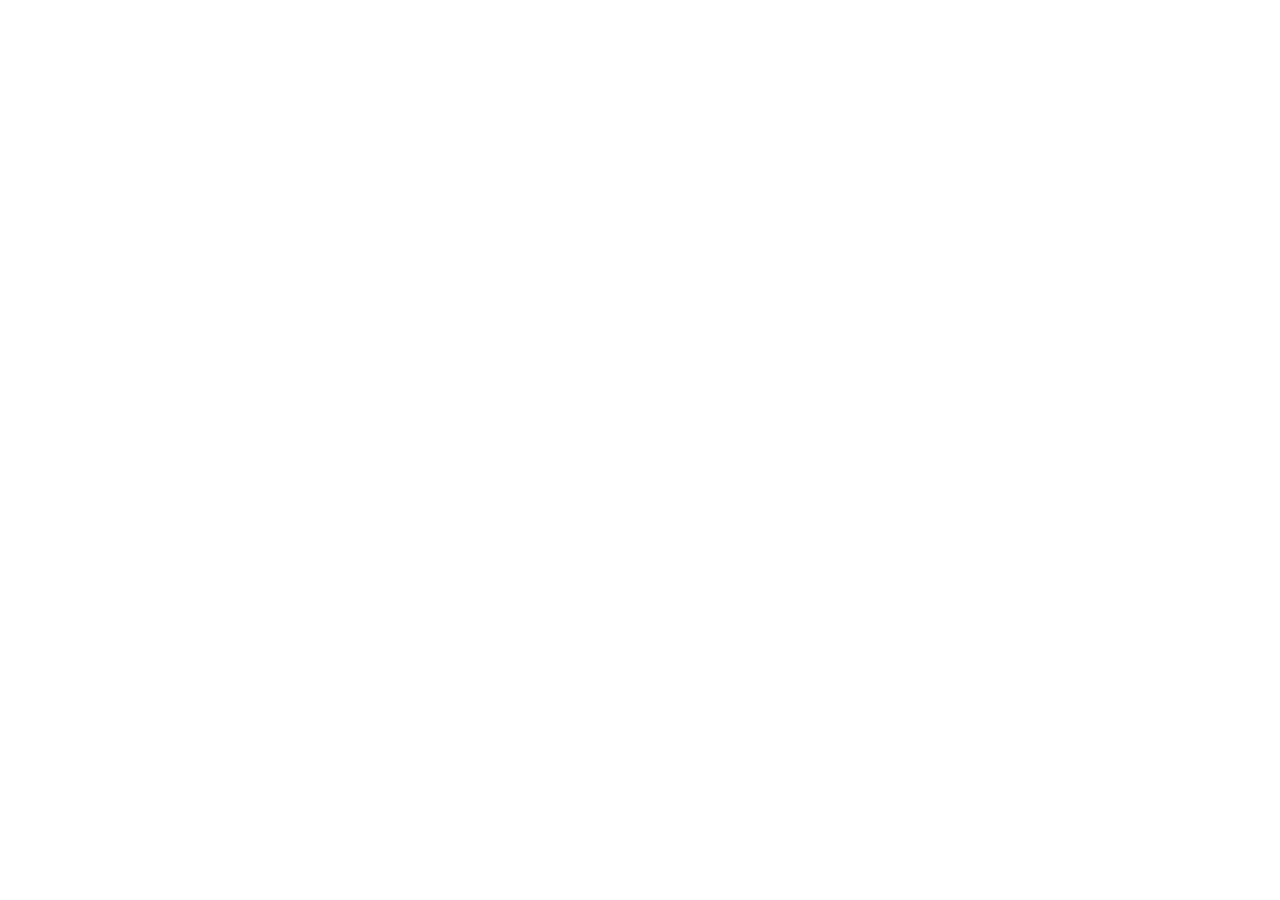
==== commit b9c980ac: "Redirection vers caractere.swiss" ====
--- a/index.html
+++ b/index.html
@@ -4,468 +4,12 @@
 <meta charset="utf-8">
 <meta name="viewport" content="width=device-width, initial-scale=1">
 <meta name="robots" content="noindex, nofollow">
-<meta name="author" content="Caractère Communication">
+<meta http-equiv="refresh" content="0; url=https://caractere.swiss/selection/val-de-bagnes/">
+<link rel="canonical" href="https://caractere.swiss/selection/val-de-bagnes/">
 <title>Propositions d'articles à vos couleurs · Commune de Val de Bagnes</title>
-<link rel="stylesheet" href="css/charte.css">
-<link rel="stylesheet" href="css/landing.css">
-
 </head>
-<body class="mode-web">
-<a class="saut" href="#contenu">Aller au contenu</a>
-<header class="entete">
-  <a class="entete-logo" href="#haut"><img src="assets/logos/logo-commune-couleur.svg" alt="Commune de Val de Bagnes"></a>
-  <nav aria-label="Sections"><ul>
-    <li><a href="#chap-personnel">Personnel</a></li>
-    <li><a href="#chap-public">Public</a></li>
-    <li><a href="#chap-president">Présidence</a></li>
-    <li><a href="#exception">Exception</a></li>
-    <li><a href="#presentation">Présentation</a></li>
-    <li><a href="#contact">Contact</a></li>
-  </ul></nav>
-</header>
-<main id="contenu">
-<section class="accroche" id="haut">
-  <img class="accroche-fond" src="assets/visuels/fond-couverture.jpg" alt="">
-  <div class="accroche-texte">
-    <h1>Propositions d'articles à vos couleurs</h1>
-    <p>Des objets choisis pour durer, pensés pour la présidence, le personnel et le public.</p>
-    <a class="bouton" href="#articles">Voir les propositions</a>
-  </div>
-</section>
-
-<section class="bloc bloc-gris" id="articles">
-  <h2>Les propositions</h2>
-  <div class="filtres" role="group" aria-label="Filtrer par famille">
-    <button type="button" class="filtre" data-filtre="tous" aria-pressed="true">Tous</button>
-    <button type="button" class="filtre" data-filtre="personnel" aria-pressed="false">Personnel</button>
-    <button type="button" class="filtre" data-filtre="public" aria-pressed="false">Public</button>
-    <button type="button" class="filtre" data-filtre="president" aria-pressed="false">Présidence</button>
-  </div>
-  <div id="grille">
-    <div class="chapitre-web" id="chap-personnel" data-famille="personnel">
-      <h3 class="chapitre-web-titre">Pour le personnel <span class="chapitre-web-nb">9 articles et 2 concepts</span></h3>
-      <p class="chapitre-web-intro">Des objets du quotidien, utilisés chaque jour par le personnel communal.</p>
-      <ul class="grille">
-        <li class="carte-item" data-famille="personnel">
-      <button type="button" class="carte famille-personnel" data-id="A08" aria-haspopup="dialog">
-        <span class="carte-visuel vis-photo"><img class="photo" src="assets/visuels/ia/a08-casquette.png" alt="Casquettes" loading="lazy"><span class="etiquette-intention">Visuel d'intention</span>
-          <span class="voile"><span>Casquettes personnalisées aux couleurs de la commune.</span></span>
-        </span>
-        <span class="carte-texte"><span class="carte-famille">Pour le personnel</span><span class="carte-titre">Casquettes</span></span>
-      </button>
-      <div class="sel">
-      <button type="button" class="sel-btn" data-sel-id="A08" aria-pressed="false"><span class="sel-txt">Ajouter à ma sélection</span><span class="sr"> : Casquettes</span></button>
-      <label class="sel-qte" hidden><span>Quantité envisagée</span><select data-sel-qte="A08"><option value="500">500</option><option value="1 000">1 000</option><option value="2 000">2 000</option><option value="à définir" selected>à définir</option></select></label>
-    </div>
-    </li>
-        <li class="carte-item" data-famille="personnel">
-      <button type="button" class="carte famille-personnel" data-id="A10" aria-haspopup="dialog">
-        <span class="carte-visuel vis-detoure"><img src="assets/visuels/detoures-g23/A10-tablier-toile.png" alt="Tabliers" loading="lazy">
-          <span class="voile"><span>Tabliers personnalisés aux couleurs de la commune.</span></span>
-        </span>
-        <span class="carte-texte"><span class="carte-famille">Pour le personnel</span><span class="carte-titre">Tabliers</span></span>
-      </button>
-      <div class="sel">
-      <button type="button" class="sel-btn" data-sel-id="A10" aria-pressed="false"><span class="sel-txt">Ajouter à ma sélection</span><span class="sr"> : Tabliers</span></button>
-      <label class="sel-qte" hidden><span>Quantité envisagée</span><select data-sel-qte="A10"><option value="500">500</option><option value="1 000">1 000</option><option value="2 000">2 000</option><option value="à définir" selected>à définir</option></select></label>
-    </div>
-    </li>
-        <li class="carte-item" data-famille="personnel">
-      <button type="button" class="carte famille-personnel" data-id="A59" aria-haspopup="dialog">
-        <span class="carte-visuel vis-detoure"><img src="assets/visuels/detoures-g23/A59-mug-ceramique.png" alt="Mug personnalisé au prénom" loading="lazy">
-          <span class="voile"><span>Mug en céramique, avec le prénom de chaque collaborateur. Idée reprise du mug offert en 2024.</span></span>
-        </span>
-        <span class="carte-texte"><span class="carte-famille">Pour le personnel</span><span class="carte-titre">Mug personnalisé au prénom</span></span>
-      </button>
-      <div class="sel">
-      <button type="button" class="sel-btn" data-sel-id="A59" aria-pressed="false"><span class="sel-txt">Ajouter à ma sélection</span><span class="sr"> : Mug personnalisé au prénom</span></button>
-      <label class="sel-qte" hidden><span>Quantité envisagée</span><select data-sel-qte="A59"><option value="500">500</option><option value="1 000">1 000</option><option value="2 000">2 000</option><option value="à définir" selected>à définir</option></select></label>
-    </div>
-    </li>
-        <li class="carte-item" data-famille="personnel">
-      <button type="button" class="carte famille-personnel" data-id="A25" aria-haspopup="dialog">
-        <span class="carte-visuel vis-detoure"><img src="assets/visuels/detoures-g24/A25-gobelet.png" alt="Gobelet isotherme gravé" loading="lazy">
-          <span class="voile"><span>Gobelet isotherme à couvercle, pour boisson chaude ou froide. Idée proposée : un prénom gravé pour chaque collaborateur.</span></span>
-        </span>
-        <span class="carte-texte"><span class="carte-famille">Pour le personnel</span><span class="carte-titre">Gobelet isotherme gravé</span></span>
-      </button>
-      <div class="sel">
-      <button type="button" class="sel-btn" data-sel-id="A25" aria-pressed="false"><span class="sel-txt">Ajouter à ma sélection</span><span class="sr"> : Gobelet isotherme gravé</span></button>
-      <label class="sel-qte" hidden><span>Quantité envisagée</span><select data-sel-qte="A25"><option value="500">500</option><option value="1 000">1 000</option><option value="2 000">2 000</option><option value="à définir" selected>à définir</option></select></label>
-    </div>
-    </li>
-        <li class="carte-item" data-famille="personnel">
-      <button type="button" class="carte famille-personnel" data-id="A61" aria-haspopup="dialog">
-        <span class="carte-visuel vis-photo"><img class="photo" src="assets/visuels/ia/a61-gourde.png" alt="Gourde en aluminium de 0,6 litre" loading="lazy"><span class="etiquette-intention">Visuel d'intention</span>
-          <span class="voile"><span>Gourde légère en aluminium, réutilisable, à bouchon vissé, pour les sorties et le bureau.</span></span>
-        </span>
-        <span class="carte-texte"><span class="carte-famille">Pour le personnel</span><span class="carte-titre">Gourde en aluminium de 0,6 litre</span></span>
-      </button>
-      <div class="sel">
-      <button type="button" class="sel-btn" data-sel-id="A61" aria-pressed="false"><span class="sel-txt">Ajouter à ma sélection</span><span class="sr"> : Gourde en aluminium de 0,6 litre</span></button>
-      <label class="sel-qte" hidden><span>Quantité envisagée</span><select data-sel-qte="A61"><option value="500">500</option><option value="1 000">1 000</option><option value="2 000">2 000</option><option value="à définir" selected>à définir</option></select></label>
-    </div>
-    </li>
-        <li class="carte-item" data-famille="personnel">
-      <button type="button" class="carte famille-personnel" data-id="A70" aria-haspopup="dialog">
-        <span class="carte-visuel vis-detoure"><img src="assets/visuels/g20/g20-parapluie-pliable.png" alt="Parapluie pliable à poignée mousqueton" loading="lazy">
-          <span class="voile"><span>Parapluie pliable avec poignée à mousqueton pour l'accrocher au sac.</span></span>
-        </span>
-        <span class="carte-texte"><span class="carte-famille">Pour le personnel</span><span class="carte-titre">Parapluie pliable à poignée mousqueton</span></span>
-      </button>
-      <div class="sel">
-      <button type="button" class="sel-btn" data-sel-id="A70" aria-pressed="false"><span class="sel-txt">Ajouter à ma sélection</span><span class="sr"> : Parapluie pliable à poignée mousqueton</span></button>
-      <label class="sel-qte" hidden><span>Quantité envisagée</span><select data-sel-qte="A70"><option value="500">500</option><option value="1 000">1 000</option><option value="2 000">2 000</option><option value="à définir" selected>à définir</option></select></label>
-    </div>
-    </li>
-        <li class="carte-item" data-famille="personnel">
-      <button type="button" class="carte famille-personnel" data-id="A73" aria-haspopup="dialog">
-        <span class="carte-visuel vis-detoure"><img src="assets/visuels/detoures-g23/A73-chaussettes.png" alt="Chaussettes montantes en coton" loading="lazy">
-          <span class="voile"><span>Chaussettes montantes en coton, tricotées sur mesure aux couleurs de la commune, pour la marche et le quotidien.</span></span>
-        </span>
-        <span class="carte-texte"><span class="carte-famille">Pour le personnel</span><span class="carte-titre">Chaussettes montantes en coton</span></span>
-      </button>
-      <div class="sel">
-      <button type="button" class="sel-btn" data-sel-id="A73" aria-pressed="false"><span class="sel-txt">Ajouter à ma sélection</span><span class="sr"> : Chaussettes montantes en coton</span></button>
-      <label class="sel-qte" hidden><span>Quantité envisagée</span><select data-sel-qte="A73"><option value="500">500</option><option value="1 000">1 000</option><option value="2 000">2 000</option><option value="à définir" selected>à définir</option></select></label>
-    </div>
-    </li>
-        <li class="carte-item" data-famille="personnel">
-      <button type="button" class="carte famille-personnel" data-id="A07" aria-haspopup="dialog">
-        <span class="carte-visuel vis-detoure"><img src="assets/visuels/detoures/stylo.png" alt="Stylo en bois" loading="lazy">
-          <span class="voile"><span>Stylo en bois et métal, personnalisé aux couleurs de la commune.</span></span>
-        </span>
-        <span class="carte-texte"><span class="carte-famille">Pour le personnel</span><span class="carte-titre">Stylo en bois</span></span>
-      </button>
-      <div class="sel">
-      <button type="button" class="sel-btn" data-sel-id="A07" aria-pressed="false"><span class="sel-txt">Ajouter à ma sélection</span><span class="sr"> : Stylo en bois</span></button>
-      <label class="sel-qte" hidden><span>Quantité envisagée</span><select data-sel-qte="A07"><option value="500">500</option><option value="1 000">1 000</option><option value="2 000">2 000</option><option value="à définir" selected>à définir</option></select></label>
-    </div>
-    </li>
-        <li class="carte-item" data-famille="personnel">
-      <button type="button" class="carte famille-personnel" data-id="A15" aria-haspopup="dialog">
-        <span class="carte-visuel vis-detoure"><img src="assets/visuels/detoures/tire-bouchon-serveur.png" alt="Tire-bouchon de serveur" loading="lazy">
-          <span class="voile"><span>Tire-bouchon de serveur en acier inoxydable, avec lame pour couper la capsule, double levier et décapsuleur, personnalisé aux couleurs de la commune.</span></span>
-        </span>
-        <span class="carte-texte"><span class="carte-famille">Pour le personnel</span><span class="carte-titre">Tire-bouchon de serveur</span></span>
-      </button>
-      <div class="sel">
-      <button type="button" class="sel-btn" data-sel-id="A15" aria-pressed="false"><span class="sel-txt">Ajouter à ma sélection</span><span class="sr"> : Tire-bouchon de serveur</span></button>
-      <label class="sel-qte" hidden><span>Quantité envisagée</span><select data-sel-qte="A15"><option value="500">500</option><option value="1 000">1 000</option><option value="2 000">2 000</option><option value="à définir" selected>à définir</option></select></label>
-    </div>
-    </li>
-        <li class="carte-item" data-famille="personnel">
-      <button type="button" class="carte famille-personnel" data-id="A29" aria-haspopup="dialog">
-        <span class="carte-visuel vis-detoure"><img src="assets/visuels/personnel/kit-accueil-trio.png" alt="Kit d'accueil des nouveaux collaborateurs" loading="lazy">
-          <span class="voile"><span>Kit de bienvenue composé d'une gourde en aluminium, d'un carnet en papier recyclé et d'un sac en coton, aux couleurs de la commune.</span></span>
-        </span>
-        <span class="carte-texte"><span class="carte-famille">Pour le personnel</span><span class="carte-titre">Kit d'accueil des nouveaux collaborateurs</span></span>
-      </button>
-      <div class="sel">
-      <button type="button" class="sel-btn" data-sel-id="A29" aria-pressed="false"><span class="sel-txt">Ajouter à ma sélection</span><span class="sr"> : Kit d'accueil des nouveaux collaborateurs</span></button>
-      <label class="sel-qte" hidden><span>Quantité envisagée</span><select data-sel-qte="A29"><option value="500">500</option><option value="1 000">1 000</option><option value="2 000">2 000</option><option value="à définir" selected>à définir</option></select></label>
-    </div>
-    </li>
-        <li class="carte-item" data-famille="personnel">
-      <button type="button" class="carte famille-personnel" data-id="A28" aria-haspopup="dialog">
-        <span class="carte-visuel vis-photo"><img class="photo" src="assets/visuels/ia/ia-marmotte.jpg" alt="Mascotte marmotte en peluche" loading="lazy"><span class="etiquette-intention">Visuel d'intention</span>
-          <span class="voile"><span>Peluche marmotte aux couleurs de la commune, idée de cadeau pour le personnel.</span></span>
-        </span>
-        <span class="carte-texte"><span class="carte-famille">Pour le personnel</span><span class="carte-titre">Mascotte marmotte en peluche</span></span>
-      </button>
-      <div class="sel">
-      <button type="button" class="sel-btn" data-sel-id="A28" aria-pressed="false"><span class="sel-txt">Ajouter à ma sélection</span><span class="sr"> : Mascotte marmotte en peluche</span></button>
-      <label class="sel-qte" hidden><span>Quantité envisagée</span><select data-sel-qte="A28"><option value="500">500</option><option value="1 000">1 000</option><option value="2 000">2 000</option><option value="à définir" selected>à définir</option></select></label>
-    </div>
-    </li>
-      </ul>
-    </div>
-    <div class="chapitre-web" id="chap-public" data-famille="public">
-      <h3 class="chapitre-web-titre">Pour le public <span class="chapitre-web-nb">8 articles</span></h3>
-      <p class="chapitre-web-intro">Des souvenirs et des articles à découvrir au shop, pour le public.</p>
-      <ul class="grille">
-        <li class="carte-item" data-famille="public">
-      <button type="button" class="carte famille-public" data-id="A40" aria-haspopup="dialog">
-        <span class="carte-visuel vis-detoure"><img src="assets/visuels/public/couteau-raclette-vallee.png" alt="Couteau à raclette de la vallée" loading="lazy">
-          <span class="voile"><span>Couteau à raclette dont la lame reprend la crête de la vallée et nomme cinq sommets, manche en noyer.</span></span>
-        </span>
-        <span class="carte-texte"><span class="carte-famille">Pour le public</span><span class="carte-titre">Couteau à raclette de la vallée</span></span>
-      </button>
-      <div class="sel">
-      <button type="button" class="sel-btn" data-sel-id="A40" aria-pressed="false"><span class="sel-txt">Ajouter à ma sélection</span><span class="sr"> : Couteau à raclette de la vallée</span></button>
-      <label class="sel-qte" hidden><span>Quantité envisagée</span><select data-sel-qte="A40"><option value="500">500</option><option value="1 000">1 000</option><option value="2 000">2 000</option><option value="à définir" selected>à définir</option></select></label>
-    </div>
-    </li>
-        <li class="carte-item" data-famille="public">
-      <button type="button" class="carte famille-public" data-id="A75" aria-haspopup="dialog">
-        <span class="carte-visuel vis-detoure"><img src="assets/visuels/g20/g20-kit-fondue-quatre.png" alt="Kit fondue pour quatre personnes" loading="lazy">
-          <span class="voile"><span>Kit fondue en acier inoxydable : réchaud démontable, caquelon de 800 ml et quatre fourchettes.</span></span>
-        </span>
-        <span class="carte-texte"><span class="carte-famille">Pour le public</span><span class="carte-titre">Kit fondue pour quatre personnes</span></span>
-      </button>
-      <div class="sel">
-      <button type="button" class="sel-btn" data-sel-id="A75" aria-pressed="false"><span class="sel-txt">Ajouter à ma sélection</span><span class="sr"> : Kit fondue pour quatre personnes</span></button>
-      <label class="sel-qte" hidden><span>Quantité envisagée</span><select data-sel-qte="A75"><option value="500">500</option><option value="1 000">1 000</option><option value="2 000">2 000</option><option value="à définir" selected>à définir</option></select></label>
-    </div>
-    </li>
-        <li class="carte-item" data-famille="public">
-      <button type="button" class="carte famille-public" data-id="A80" aria-haspopup="dialog">
-        <span class="carte-visuel vis-photo"><img class="photo" src="assets/visuels/ia/a80-planche.png" alt="Planche à découper, forme de la vallée ou de la Suisse" loading="lazy"><span class="etiquette-intention">Visuel d'intention</span>
-          <span class="voile"><span>Planche à découper en bois, au contour de la vallée ou de la Suisse, avec cordon en cuir. Forme découpée à la demande.</span></span>
-        </span>
-        <span class="carte-texte"><span class="carte-famille">Pour le public</span><span class="carte-titre">Planche à découper, forme de la vallée ou de la Suisse</span></span>
-      </button>
-      <div class="sel">
-      <button type="button" class="sel-btn" data-sel-id="A80" aria-pressed="false"><span class="sel-txt">Ajouter à ma sélection</span><span class="sr"> : Planche à découper, forme de la vallée ou de la Suisse</span></button>
-      <label class="sel-qte" hidden><span>Quantité envisagée</span><select data-sel-qte="A80"><option value="500">500</option><option value="1 000">1 000</option><option value="2 000">2 000</option><option value="à définir" selected>à définir</option></select></label>
-    </div>
-    </li>
-        <li class="carte-item" data-famille="public">
-      <button type="button" class="carte famille-public" data-id="A02" aria-haspopup="dialog">
-        <span class="carte-visuel vis-detoure"><img src="assets/visuels/detoures/becs-verseurs.png" alt="Becs verseurs" loading="lazy">
-          <span class="voile"><span>Becs verseurs personnalisés aux couleurs de la commune.</span></span>
-        </span>
-        <span class="carte-texte"><span class="carte-famille">Pour le public</span><span class="carte-titre">Becs verseurs</span></span>
-      </button>
-      <div class="sel">
-      <button type="button" class="sel-btn" data-sel-id="A02" aria-pressed="false"><span class="sel-txt">Ajouter à ma sélection</span><span class="sr"> : Becs verseurs</span></button>
-      <label class="sel-qte" hidden><span>Quantité envisagée</span><select data-sel-qte="A02"><option value="500">500</option><option value="1 000">1 000</option><option value="2 000">2 000</option><option value="à définir" selected>à définir</option></select></label>
-    </div>
-    </li>
-        <li class="carte-item" data-famille="public">
-      <button type="button" class="carte famille-public" data-id="A05" aria-haspopup="dialog">
-        <span class="carte-visuel vis-photo"><img class="photo" src="assets/visuels/detoures-g24/verres-sirop-v2.jpg" alt="Verres à sirop (enfants)" loading="lazy">
-          <span class="voile"><span>Verres à sirop pour enfants, personnalisés aux couleurs de la commune.</span></span>
-        </span>
-        <span class="carte-texte"><span class="carte-famille">Pour le public</span><span class="carte-titre">Verres à sirop (enfants)</span></span>
-      </button>
-      <div class="sel">
-      <button type="button" class="sel-btn" data-sel-id="A05" aria-pressed="false"><span class="sel-txt">Ajouter à ma sélection</span><span class="sr"> : Verres à sirop (enfants)</span></button>
-      <label class="sel-qte" hidden><span>Quantité envisagée</span><select data-sel-qte="A05"><option value="500">500</option><option value="1 000">1 000</option><option value="2 000">2 000</option><option value="à définir" selected>à définir</option></select></label>
-    </div>
-    </li>
-        <li class="carte-item" data-famille="public">
-      <button type="button" class="carte famille-public" data-id="A49" aria-haspopup="dialog">
-        <span class="carte-visuel vis-detoure"><img src="assets/visuels/public/sous-verre-ardoise.png" alt="Sous-verre rond en ardoise" loading="lazy">
-          <span class="voile"><span>Sous-verre rond en ardoise de 10 cm, gravure sur demande.</span></span>
-        </span>
-        <span class="carte-texte"><span class="carte-famille">Pour le public</span><span class="carte-titre">Sous-verre rond en ardoise</span></span>
-      </button>
-      <div class="sel">
-      <button type="button" class="sel-btn" data-sel-id="A49" aria-pressed="false"><span class="sel-txt">Ajouter à ma sélection</span><span class="sr"> : Sous-verre rond en ardoise</span></button>
-      <label class="sel-qte" hidden><span>Quantité envisagée</span><select data-sel-qte="A49"><option value="500">500</option><option value="1 000">1 000</option><option value="2 000">2 000</option><option value="à définir" selected>à définir</option></select></label>
-    </div>
-    </li>
-        <li class="carte-item" data-famille="public">
-      <button type="button" class="carte famille-public" data-id="A12" aria-haspopup="dialog">
-        <span class="carte-visuel vis-photo"><img class="photo" src="assets/visuels/ia/a12-fromage.png" alt="Fromage à raclette" loading="lazy"><span class="etiquette-intention">Visuel d'intention</span>
-          <span class="voile"><span>Fromage à raclette présenté aux couleurs de la commune.</span></span>
-        </span>
-        <span class="carte-texte"><span class="carte-famille">Pour le public</span><span class="carte-titre">Fromage à raclette</span></span>
-      </button>
-      <div class="sel">
-      <button type="button" class="sel-btn" data-sel-id="A12" aria-pressed="false"><span class="sel-txt">Ajouter à ma sélection</span><span class="sr"> : Fromage à raclette</span></button>
-      <label class="sel-qte" hidden><span>Quantité envisagée</span><select data-sel-qte="A12"><option value="500">500</option><option value="1 000">1 000</option><option value="2 000">2 000</option><option value="à définir" selected>à définir</option></select></label>
-    </div>
-    </li>
-        <li class="carte-item" data-famille="public">
-      <button type="button" class="carte famille-public" data-id="A14" aria-haspopup="dialog">
-        <span class="carte-visuel vis-photo"><img class="photo" src="assets/visuels/ia/a14-chocolat.png" alt="Chocolat" loading="lazy"><span class="etiquette-intention">Visuel d'intention</span>
-          <span class="voile"><span>Chocolats présentés aux couleurs de la commune. Variante proposée : un coffret de bois personnalisé de 6 ou 9 chocolats.</span></span>
-        </span>
-        <span class="carte-texte"><span class="carte-famille">Pour le public</span><span class="carte-titre">Chocolat</span></span>
-      </button>
-      <div class="sel">
-      <button type="button" class="sel-btn" data-sel-id="A14" aria-pressed="false"><span class="sel-txt">Ajouter à ma sélection</span><span class="sr"> : Chocolat</span></button>
-      <label class="sel-qte" hidden><span>Quantité envisagée</span><select data-sel-qte="A14"><option value="500">500</option><option value="1 000">1 000</option><option value="2 000">2 000</option><option value="à définir" selected>à définir</option></select></label>
-    </div>
-    </li>
-      </ul>
-    </div>
-    <div class="chapitre-web" id="chap-president" data-famille="president">
-      <h3 class="chapitre-web-titre">Pour la présidence <span class="chapitre-web-nb">6 articles</span></h3>
-      <p class="chapitre-web-intro">Des cadeaux de représentation, remis au nom de la commune.</p>
-      <ul class="grille">
-        <li class="carte-item" data-famille="president">
-      <button type="button" class="carte famille-president" data-id="A09" aria-haspopup="dialog">
-        <span class="carte-visuel vis-detoure"><img src="assets/visuels/detoures/couteau-raclette-ecrin.png" alt="Couteaux à raclette en écrin" loading="lazy">
-          <span class="voile"><span>Couteaux à raclette présentés en écrin, personnalisés aux couleurs de la commune.</span></span>
-        </span>
-        <span class="carte-texte"><span class="carte-famille">Pour la présidence</span><span class="carte-titre">Couteaux à raclette en écrin</span></span>
-      </button>
-      <div class="sel">
-      <button type="button" class="sel-btn" data-sel-id="A09" aria-pressed="false"><span class="sel-txt">Ajouter à ma sélection</span><span class="sr"> : Couteaux à raclette en écrin</span></button>
-      <label class="sel-qte" hidden><span>Quantité envisagée</span><select data-sel-qte="A09"><option value="500">500</option><option value="1 000">1 000</option><option value="2 000">2 000</option><option value="à définir" selected>à définir</option></select></label>
-    </div>
-    </li>
-        <li class="carte-item" data-famille="president">
-      <button type="button" class="carte famille-president" data-id="A35" aria-haspopup="dialog">
-        <span class="carte-visuel vis-detoure"><img src="assets/visuels/president/coffret-vin-bois.png" alt="Coffret à vin en bois" loading="lazy">
-          <span class="voile"><span>Coffret en bois à couvercle coulissant pour une bouteille, personnalisable aux couleurs de la commune.</span></span>
-        </span>
-        <span class="carte-texte"><span class="carte-famille">Pour la présidence</span><span class="carte-titre">Coffret à vin en bois</span></span>
-      </button>
-      <div class="sel">
-      <button type="button" class="sel-btn" data-sel-id="A35" aria-pressed="false"><span class="sel-txt">Ajouter à ma sélection</span><span class="sr"> : Coffret à vin en bois</span></button>
-      <label class="sel-qte" hidden><span>Quantité envisagée</span><select data-sel-qte="A35"><option value="500">500</option><option value="1 000">1 000</option><option value="2 000">2 000</option><option value="à définir" selected>à définir</option></select></label>
-    </div>
-    </li>
-        <li class="carte-item" data-famille="president">
-      <button type="button" class="carte famille-president" data-id="A11" aria-haspopup="dialog">
-        <span class="carte-visuel vis-detoure"><img src="assets/visuels/detoures/dossiers-porte-documents.png" alt="Dossiers porte-documents" loading="lazy">
-          <span class="voile"><span>Dossiers porte-documents personnalisés aux couleurs de la commune.</span></span>
-        </span>
-        <span class="carte-texte"><span class="carte-famille">Pour la présidence</span><span class="carte-titre">Dossiers porte-documents</span></span>
-      </button>
-      <div class="sel">
-      <button type="button" class="sel-btn" data-sel-id="A11" aria-pressed="false"><span class="sel-txt">Ajouter à ma sélection</span><span class="sr"> : Dossiers porte-documents</span></button>
-      <label class="sel-qte" hidden><span>Quantité envisagée</span><select data-sel-qte="A11"><option value="500">500</option><option value="1 000">1 000</option><option value="2 000">2 000</option><option value="à définir" selected>à définir</option></select></label>
-    </div>
-    </li>
-        <li class="carte-item" data-famille="president">
-      <button type="button" class="carte famille-president" data-id="A37" aria-haspopup="dialog">
-        <span class="carte-visuel vis-detoure"><img src="assets/visuels/president/etui-stylos-bois.png" alt="Étui en bois pour deux stylos" loading="lazy">
-          <span class="voile"><span>Étui en bois à tiroir coulissant pour deux stylos, pour accompagner un stylo offert.</span></span>
-        </span>
-        <span class="carte-texte"><span class="carte-famille">Pour la présidence</span><span class="carte-titre">Étui en bois pour deux stylos</span></span>
-      </button>
-      <div class="sel">
-      <button type="button" class="sel-btn" data-sel-id="A37" aria-pressed="false"><span class="sel-txt">Ajouter à ma sélection</span><span class="sr"> : Étui en bois pour deux stylos</span></button>
-      <label class="sel-qte" hidden><span>Quantité envisagée</span><select data-sel-qte="A37"><option value="500">500</option><option value="1 000">1 000</option><option value="2 000">2 000</option><option value="à définir" selected>à définir</option></select></label>
-    </div>
-    </li>
-        <li class="carte-item" data-famille="president">
-      <button type="button" class="carte famille-president" data-id="A39" aria-haspopup="dialog">
-        <span class="carte-visuel vis-detoure"><img src="assets/visuels/president/plateau-ardoise.png" alt="Plateau de service en ardoise" loading="lazy">
-          <span class="voile"><span>Plateau de service rectangulaire en ardoise de 30 x 20 cm, gravure sur demande.</span></span>
-        </span>
-        <span class="carte-texte"><span class="carte-famille">Pour la présidence</span><span class="carte-titre">Plateau de service en ardoise</span></span>
-      </button>
-      <div class="sel">
-      <button type="button" class="sel-btn" data-sel-id="A39" aria-pressed="false"><span class="sel-txt">Ajouter à ma sélection</span><span class="sr"> : Plateau de service en ardoise</span></button>
-      <label class="sel-qte" hidden><span>Quantité envisagée</span><select data-sel-qte="A39"><option value="500">500</option><option value="1 000">1 000</option><option value="2 000">2 000</option><option value="à définir" selected>à définir</option></select></label>
-    </div>
-    </li>
-        <li class="carte-item" data-famille="president">
-      <button type="button" class="carte famille-president" data-id="A23" aria-haspopup="dialog">
-        <span class="carte-visuel vis-detoure"><img src="assets/visuels/president/refroidisseur-bois.png" alt="Refroidisseur de vin" loading="lazy">
-          <span class="voile"><span>Refroidisseur de bouteille en bois de hêtre, gravable, pour un cadeau de représentation.</span></span>
-        </span>
-        <span class="carte-texte"><span class="carte-famille">Pour la présidence</span><span class="carte-titre">Refroidisseur de vin</span></span>
-      </button>
-      <div class="sel">
-      <button type="button" class="sel-btn" data-sel-id="A23" aria-pressed="false"><span class="sel-txt">Ajouter à ma sélection</span><span class="sr"> : Refroidisseur de vin</span></button>
-      <label class="sel-qte" hidden><span>Quantité envisagée</span><select data-sel-qte="A23"><option value="500">500</option><option value="1 000">1 000</option><option value="2 000">2 000</option><option value="à définir" selected>à définir</option></select></label>
-    </div>
-    </li>
-      </ul>
-    </div>
-  </div>
-</section>
-
-<section class="bloc" id="exception">
-  <h2>Volet VIP</h2>
-  <p class="intro">Concepts d'exception, présentés sans prix. Deux pièces déjà réalisées figurent parmi eux : le jeu de jass et le tirage de la carte de la vallée.</p>
-  <ul class="cartes-vip">
-    <li><div class="vip-vis"><img src="assets/visuels/ia/ia-coffret-melleze.jpg" alt="Coffret mélèze autour de la bouteille du président"><span class="etiquette-intention">Visuel d'intention</span></div><h3>Coffret mélèze autour de la bouteille du président</h3><div class="sel">
-      <button type="button" class="sel-btn" data-sel-id="concept-1" aria-pressed="false"><span class="sel-txt">Ajouter à ma sélection</span><span class="sr"> : Coffret mélèze autour de la bouteille du président</span></button>
-      <p class="sel-note">concept, sans quantité</p>
-    </div></li>
-    <li><div class="vip-vis vip-detoure"><img src="assets/visuels/detoures-g24/vip-miel.png" alt="Miel de la ruche communale"></div><h3>Miel de la ruche communale</h3><div class="sel">
-      <button type="button" class="sel-btn" data-sel-id="concept-2" aria-pressed="false"><span class="sel-txt">Ajouter à ma sélection</span><span class="sr"> : Miel de la ruche communale</span></button>
-      <p class="sel-note">concept, sans quantité</p>
-    </div></li>
-    <li><div class="vip-vis vip-detoure"><img src="assets/visuels/vip/jeu-jass-bois.png" alt="Jeu de jass en bois"></div><h3>Jeu de jass en bois</h3><div class="sel">
-      <button type="button" class="sel-btn" data-sel-id="concept-3" aria-pressed="false"><span class="sel-txt">Ajouter à ma sélection</span><span class="sr"> : Jeu de jass en bois</span></button>
-      <p class="sel-note">concept, sans quantité</p>
-    </div></li>
-    <li><div class="vip-vis"><img src="assets/visuels/vip/carte-vallee-tirage.jpg" alt="Tirage de la carte de la vallée"></div><h3>Tirage de la carte de la vallée</h3><p>Pièce existante : carte de la vallée et de ses barrages, tirée sur support rigide (visuel : exemple de tirage).</p><div class="sel">
-      <button type="button" class="sel-btn" data-sel-id="concept-4" aria-pressed="false"><span class="sel-txt">Ajouter à ma sélection</span><span class="sr"> : Tirage de la carte de la vallée</span></button>
-      <p class="sel-note">concept, sans quantité</p>
-    </div></li>
-    <li><div class="vip-vis"><img src="assets/visuels/ia/ia-vip-emballage-presidence.jpg" alt="Emballage du cadeau avec mot de la présidence"><span class="etiquette-intention">Visuel d'intention</span></div><h3>Emballage du cadeau avec mot de la présidence</h3><p>Concept : un emballage dédié, au budget distinct du produit, accompagné d'un mot de la présidence.</p><div class="sel">
-      <button type="button" class="sel-btn" data-sel-id="concept-5" aria-pressed="false"><span class="sel-txt">Ajouter à ma sélection</span><span class="sr"> : Emballage du cadeau avec mot de la présidence</span></button>
-      <p class="sel-note">concept, sans quantité</p>
-    </div></li>
-  </ul>
-</section>
-
-
-<section class="bloc bloc-gris" id="presentation">
-  <h2>Packaging et présentation</h2>
-  <div class="presentation">
-    <div class="presentation-vis vis-detoure"><img src="assets/visuels/detoures/packaging-coffret.png" alt="Packaging et présentation"></div>
-    <div>
-      <p>Une présentation soignée accompagne les articles de représentation : écrin, coffret ou carton aux couleurs de la commune. Le budget du packaging est distinct de celui des produits.</p>
-      <h3>Mot de la présidence</h3>
-      <div class="cadre-mot">Emplacement réservé</div>
-      <h3>Vitrine d'exposition</h3>
-      <p>Une vitrine d'exposition est prévue à la réception de la commune pour présenter les articles.</p>
-    </div>
-  </div>
-</section>
-
-<section class="bloc" id="suite">
-  <h2>Conditions et suite</h2>
-  <div class="suite-grille">
-    <ul><li>Les tarifs suivent dans l'offre, établie sur la base de votre sélection.</li><li>Des échantillons physiques sont présentés systématiquement avant toute décision.</li><li>Les délais sont confirmés à la commande.</li></ul>
-    <div class="suite-etapes"><h3>Prochaine étape</h3><ol><li>Choix d'une liste courte d'articles.</li><li>Présentation des échantillons physiques.</li><li>Offre ferme pour les articles retenus.</li></ol></div>
-  </div>
-</section>
-</main>
-
-<footer class="pied" id="contact">
-  <img class="pied-blason" src="assets/logos/blason-blanc.png" alt="">
-  <p class="pied-phrase">Des objets choisis pour durer.</p>
-  <address>
-    <strong>Caractère Communication</strong><br>Chemin des Ruches 5, 1926 Fully<br>
-    <a href="mailto:agence@caractere.swiss">agence@caractere.swiss</a>
-  </address>
-  <a class="bouton bouton-clair" href="VDB_dossier-goodies_v2.pdf" download>Télécharger le dossier (PDF)</a>
-</footer>
-
-<dialog id="detail" aria-labelledby="detail-titre">
-  <button type="button" class="fermer" id="detail-fermer" aria-label="Fermer">&times;</button>
-  <div class="detail-grille">
-    <div class="detail-vis" id="detail-vis"></div>
-    <div class="detail-texte">
-      <p class="carte-famille" id="detail-famille"></p>
-      <h2 id="detail-titre"></h2>
-      <p id="detail-description"></p>
-      <dl>
-        <dt>Matière</dt><dd id="detail-matiere"></dd>
-        <dd id="detail-origine" hidden></dd>
-        <dt>Personnalisation</dt><dd id="detail-perso"></dd>
-        <dt>À noter</dt><dd id="detail-mention"></dd>
-      </dl>
-      <div id="detail-nuancier"></div>
-    </div>
-  </div>
-</dialog>
-<button type="button" class="sel-indicateur" id="sel-indicateur" aria-haspopup="dialog" hidden>Ma sélection (<span id="sel-n">0</span>)</button>
-<p class="sr" id="sel-live" role="status" aria-live="polite"></p>
-<dialog id="selection" class="dialogue-sel" aria-labelledby="sel-titre">
-  <button type="button" class="fermer" id="sel-fermer" aria-label="Fermer la sélection">&times;</button>
-  <div class="sel-corps">
-    <h2 id="sel-titre">Ma sélection</h2>
-    <p class="sel-intro">Articles retenus pour votre demande d'offre.</p>
-    <ul class="sel-liste" id="sel-liste"></ul>
-    <label class="sel-remarque-label" for="sel-remarque">Remarque (facultatif)</label>
-    <textarea id="sel-remarque" rows="3" maxlength="600"></textarea>
-    <div class="sel-envoi">
-      <a class="bouton" id="sel-envoyer" href="#">Envoyer ma demande d'offre</a>
-      <div id="sel-copie" hidden>
-        <button type="button" class="bouton" id="sel-copier">Copier ma demande</button>
-        <p class="sel-adresse">Adresse : <strong id="sel-adresse"></strong></p>
-        <textarea id="sel-texte" rows="7" readonly aria-label="Copier ma demande"></textarea>
-        <p id="sel-copie-msg" role="status"></p>
-      </div>
-    </div>
-    <p class="sel-phrase">Votre demande nous parvient par votre messagerie. Elle ne vous engage à rien : nous revenons vers vous avec une offre.</p>
-  </div>
-</dialog>
-<script type="application/json" id="donnees-selection">{"courriel":"agence@caractere.swiss","objet":"Demande d'offre · articles à vos couleurs · Commune de Val de Bagnes","corps_intro":"Ma sélection :","concept_court":"concept","signature":"Demande envoyée depuis le dossier de propositions (octobre 2026)","seuil":1500,"famille_concept":"Concept d'exception","ajouter":"Ajouter à ma sélection","retirer":"Retirer de ma sélection","sans_quantite":"concept, sans quantité","quantite_label":"Quantité envisagée","retirer_court":"Retirer","copie_ok":"Demande copiée. Collez-la dans un message à l'adresse ci-dessous.","copie_echec":"Copie impossible : sélectionnez le texte ci-dessous et copiez-le.","concepts":[{"id":"concept-1","nom":"Coffret mélèze autour de la bouteille du président"},{"id":"concept-2","nom":"Miel de la ruche communale"},{"id":"concept-3","nom":"Jeu de jass en bois"},{"id":"concept-4","nom":"Tirage de la carte de la vallée"},{"id":"concept-5","nom":"Emballage du cadeau avec mot de la présidence"}]}</script>
-<script type="application/json" id="donnees-articles">[{"id":"A08","nom":"Casquettes","famille":"Pour le personnel","description":"Casquettes personnalisées aux couleurs de la commune.","matiere":"","origine":"","personnalisation":"à définir","visuel":"assets/visuels/ia/a08-casquette.png","detoure":false,"type":"photo","couleurs":[],"mention":"","intention":"Visuel d'intention","classe":"famille-personnel"},{"id":"A10","nom":"Tabliers","famille":"Pour le personnel","description":"Tabliers personnalisés aux couleurs de la commune.","matiere":"","origine":"","personnalisation":"à définir","visuel":"assets/visuels/detoures-g23/A10-tablier-toile.png","detoure":true,"type":"detoure","couleurs":[],"mention":"","intention":"","classe":"famille-personnel"},{"id":"A59","nom":"Mug personnalisé au prénom","famille":"Pour le personnel","description":"Mug en céramique, avec le prénom de chaque collaborateur. Idée reprise du mug offert en 2024.","matiere":"Céramique ou porcelaine","origine":"","personnalisation":"Impression, prénom à définir","visuel":"assets/visuels/detoures-g23/A59-mug-ceramique.png","detoure":true,"type":"detoure","couleurs":[],"mention":"","intention":"","classe":"famille-personnel"},{"id":"A25","nom":"Gobelet isotherme gravé","famille":"Pour le personnel","description":"Gobelet isotherme à couvercle, pour boisson chaude ou froide. Idée proposée : un prénom gravé pour chaque collaborateur.","matiere":"","origine":"","personnalisation":"Gravure sur métal, prénom à définir","visuel":"assets/visuels/detoures-g24/A25-gobelet.png","detoure":true,"type":"detoure","couleurs":[],"mention":"","intention":"","classe":"famille-personnel"},{"id":"A61","nom":"Gourde en aluminium de 0,6 litre","famille":"Pour le personnel","description":"Gourde légère en aluminium, réutilisable, à bouchon vissé, pour les sorties et le bureau.","matiere":"Aluminium","origine":"","personnalisation":"à définir","visuel":"assets/visuels/ia/a61-gourde.png","detoure":false,"type":"photo","couleurs":[],"mention":"","intention":"Visuel d'intention","classe":"famille-personnel"},{"id":"A70","nom":"Parapluie pliable à poignée mousqueton","famille":"Pour le personnel","description":"Parapluie pliable avec poignée à mousqueton pour l'accrocher au sac.","matiere":"Aluminium et polyester","origine":"","personnalisation":"à définir","visuel":"assets/visuels/g20/g20-parapluie-pliable.png","detoure":true,"type":"detoure","couleurs":[],"mention":"","intention":"","classe":"famille-personnel"},{"id":"A73","nom":"Chaussettes montantes en coton","famille":"Pour le personnel","description":"Chaussettes montantes en coton, tricotées sur mesure aux couleurs de la commune, pour la marche et le quotidien.","matiere":"Coton","origine":"","personnalisation":"à définir","visuel":"assets/visuels/detoures-g23/A73-chaussettes.png","detoure":true,"type":"detoure","couleurs":[],"mention":"","intention":"","classe":"famille-personnel"},{"id":"A07","nom":"Stylo en bois","famille":"Pour le personnel","description":"Stylo en bois et métal, personnalisé aux couleurs de la commune.","matiere":"Bois et métal","origine":"","personnalisation":"Tampographie, 2 couleurs","visuel":"assets/visuels/detoures/stylo.png","detoure":true,"type":"detoure","couleurs":[],"mention":"","intention":"","classe":"famille-personnel"},{"id":"A15","nom":"Tire-bouchon de serveur","famille":"Pour le personnel","description":"Tire-bouchon de serveur en acier inoxydable, avec lame pour couper la capsule, double levier et décapsuleur, personnalisé aux couleurs de la commune.","matiere":"Acier inoxydable","origine":"","personnalisation":"Gravure laser","visuel":"assets/visuels/detoures/tire-bouchon-serveur.png","detoure":true,"type":"detoure","couleurs":[],"mention":"","intention":"","classe":"famille-personnel"},{"id":"A29","nom":"Kit d'accueil des nouveaux collaborateurs","famille":"Pour le personnel","description":"Kit de bienvenue composé d'une gourde en aluminium, d'un carnet en papier recyclé et d'un sac en coton, aux couleurs de la commune.","matiere":"Aluminium, papier recyclé, coton","origine":"","personnalisation":"Marquage aux couleurs de la commune","visuel":"assets/visuels/personnel/kit-accueil-trio.png","detoure":true,"type":"detoure","couleurs":[],"mention":"Concept, composition à valider","intention":"","classe":"famille-personnel"},{"id":"A28","nom":"Mascotte marmotte en peluche","famille":"Pour le personnel","description":"Peluche marmotte aux couleurs de la commune, idée de cadeau pour le personnel.","matiere":"","origine":"","personnalisation":"Broderie ou marquage du logo","visuel":"assets/visuels/ia/ia-marmotte.jpg","detoure":false,"type":"photo","couleurs":[],"mention":"Concept à développer","intention":"Visuel d'intention","classe":"famille-personnel"},{"id":"A40","nom":"Couteau à raclette de la vallée","famille":"Pour le public","description":"Couteau à raclette dont la lame reprend la crête de la vallée et nomme cinq sommets, manche en noyer.","matiere":"Acier et noyer","origine":"","personnalisation":"à définir","visuel":"assets/visuels/public/couteau-raclette-vallee.png","detoure":true,"type":"detoure","couleurs":[],"mention":"Pièce signature de la sélection","intention":"","classe":"famille-public"},{"id":"A75","nom":"Kit fondue pour quatre personnes","famille":"Pour le public","description":"Kit fondue en acier inoxydable : réchaud démontable, caquelon de 800 ml et quatre fourchettes.","matiere":"Acier inoxydable","origine":"","personnalisation":"à définir","visuel":"assets/visuels/g20/g20-kit-fondue-quatre.png","detoure":true,"type":"detoure","couleurs":[],"mention":"Conçu pour la fondue en balade","intention":"","classe":"famille-public"},{"id":"A80","nom":"Planche à découper, forme de la vallée ou de la Suisse","famille":"Pour le public","description":"Planche à découper en bois, au contour de la vallée ou de la Suisse, avec cordon en cuir. Forme découpée à la demande.","matiere":"Bois","origine":"","personnalisation":"à définir","visuel":"assets/visuels/ia/a80-planche.png","detoure":false,"type":"photo","couleurs":[],"mention":"","intention":"Visuel d'intention","classe":"famille-public"},{"id":"A02","nom":"Becs verseurs","famille":"Pour le public","description":"Becs verseurs personnalisés aux couleurs de la commune.","matiere":"","origine":"","personnalisation":"à définir","visuel":"assets/visuels/detoures/becs-verseurs.png","detoure":true,"type":"detoure","couleurs":[],"mention":"","intention":"","classe":"famille-public"},{"id":"A05","nom":"Verres à sirop (enfants)","famille":"Pour le public","description":"Verres à sirop pour enfants, personnalisés aux couleurs de la commune.","matiere":"","origine":"","personnalisation":"à définir","visuel":"assets/visuels/detoures-g24/verres-sirop-v2.jpg","detoure":false,"type":"photo","couleurs":[],"mention":"","intention":"","classe":"famille-public"},{"id":"A49","nom":"Sous-verre rond en ardoise","famille":"Pour le public","description":"Sous-verre rond en ardoise de 10 cm, gravure sur demande.","matiere":"Ardoise","origine":"","personnalisation":"Gravure sur demande","visuel":"assets/visuels/public/sous-verre-ardoise.png","detoure":true,"type":"detoure","couleurs":[],"mention":"","intention":"","classe":"famille-public"},{"id":"A12","nom":"Fromage à raclette","famille":"Pour le public","description":"Fromage à raclette présenté aux couleurs de la commune.","matiere":"","origine":"","personnalisation":"à définir","visuel":"assets/visuels/ia/a12-fromage.png","detoure":false,"type":"photo","couleurs":[],"mention":"","intention":"Visuel d'intention","classe":"famille-public"},{"id":"A14","nom":"Chocolat","famille":"Pour le public","description":"Chocolats présentés aux couleurs de la commune. Variante proposée : un coffret de bois personnalisé de 6 ou 9 chocolats.","matiere":"","origine":"","personnalisation":"à définir","visuel":"assets/visuels/ia/a14-chocolat.png","detoure":false,"type":"photo","couleurs":[],"mention":"","intention":"Visuel d'intention","classe":"famille-public"},{"id":"A09","nom":"Couteaux à raclette en écrin","famille":"Pour la présidence","description":"Couteaux à raclette présentés en écrin, personnalisés aux couleurs de la commune.","matiere":"","origine":"","personnalisation":"à définir","visuel":"assets/visuels/detoures/couteau-raclette-ecrin.png","detoure":true,"type":"detoure","couleurs":[],"mention":"","intention":"","classe":"famille-president"},{"id":"A35","nom":"Coffret à vin en bois","famille":"Pour la présidence","description":"Coffret en bois à couvercle coulissant pour une bouteille, personnalisable aux couleurs de la commune.","matiere":"Bois","origine":"","personnalisation":"à définir","visuel":"assets/visuels/president/coffret-vin-bois.png","detoure":true,"type":"detoure","couleurs":[],"mention":"","intention":"","classe":"famille-president"},{"id":"A11","nom":"Dossiers porte-documents","famille":"Pour la présidence","description":"Dossiers porte-documents personnalisés aux couleurs de la commune.","matiere":"","origine":"","personnalisation":"à définir","visuel":"assets/visuels/detoures/dossiers-porte-documents.png","detoure":true,"type":"detoure","couleurs":[],"mention":"","intention":"","classe":"famille-president"},{"id":"A37","nom":"Étui en bois pour deux stylos","famille":"Pour la présidence","description":"Étui en bois à tiroir coulissant pour deux stylos, pour accompagner un stylo offert.","matiere":"Bois","origine":"","personnalisation":"Gravure ou découpe laser","visuel":"assets/visuels/president/etui-stylos-bois.png","detoure":true,"type":"detoure","couleurs":[],"mention":"","intention":"","classe":"famille-president"},{"id":"A39","nom":"Plateau de service en ardoise","famille":"Pour la présidence","description":"Plateau de service rectangulaire en ardoise de 30 x 20 cm, gravure sur demande.","matiere":"Ardoise","origine":"","personnalisation":"Gravure sur demande","visuel":"assets/visuels/president/plateau-ardoise.png","detoure":true,"type":"detoure","couleurs":[],"mention":"","intention":"","classe":"famille-president"},{"id":"A23","nom":"Refroidisseur de vin","famille":"Pour la présidence","description":"Refroidisseur de bouteille en bois de hêtre, gravable, pour un cadeau de représentation.","matiere":"Bois de hêtre","origine":"","personnalisation":"Gravure laser d'un texte ou d'un motif","visuel":"assets/visuels/president/refroidisseur-bois.png","detoure":true,"type":"detoure","couleurs":[],"mention":"","intention":"","classe":"famille-president"}]</script>
-<script src="js/landing.js"></script>
+<body>
+<p>La sélection a changé d'adresse : <a href="https://caractere.swiss/selection/val-de-bagnes/">ouvrir la sélection</a>.</p>
+<script>location.replace("https://caractere.swiss/selection/val-de-bagnes/" + location.hash);</script>
 </body>
 </html>
